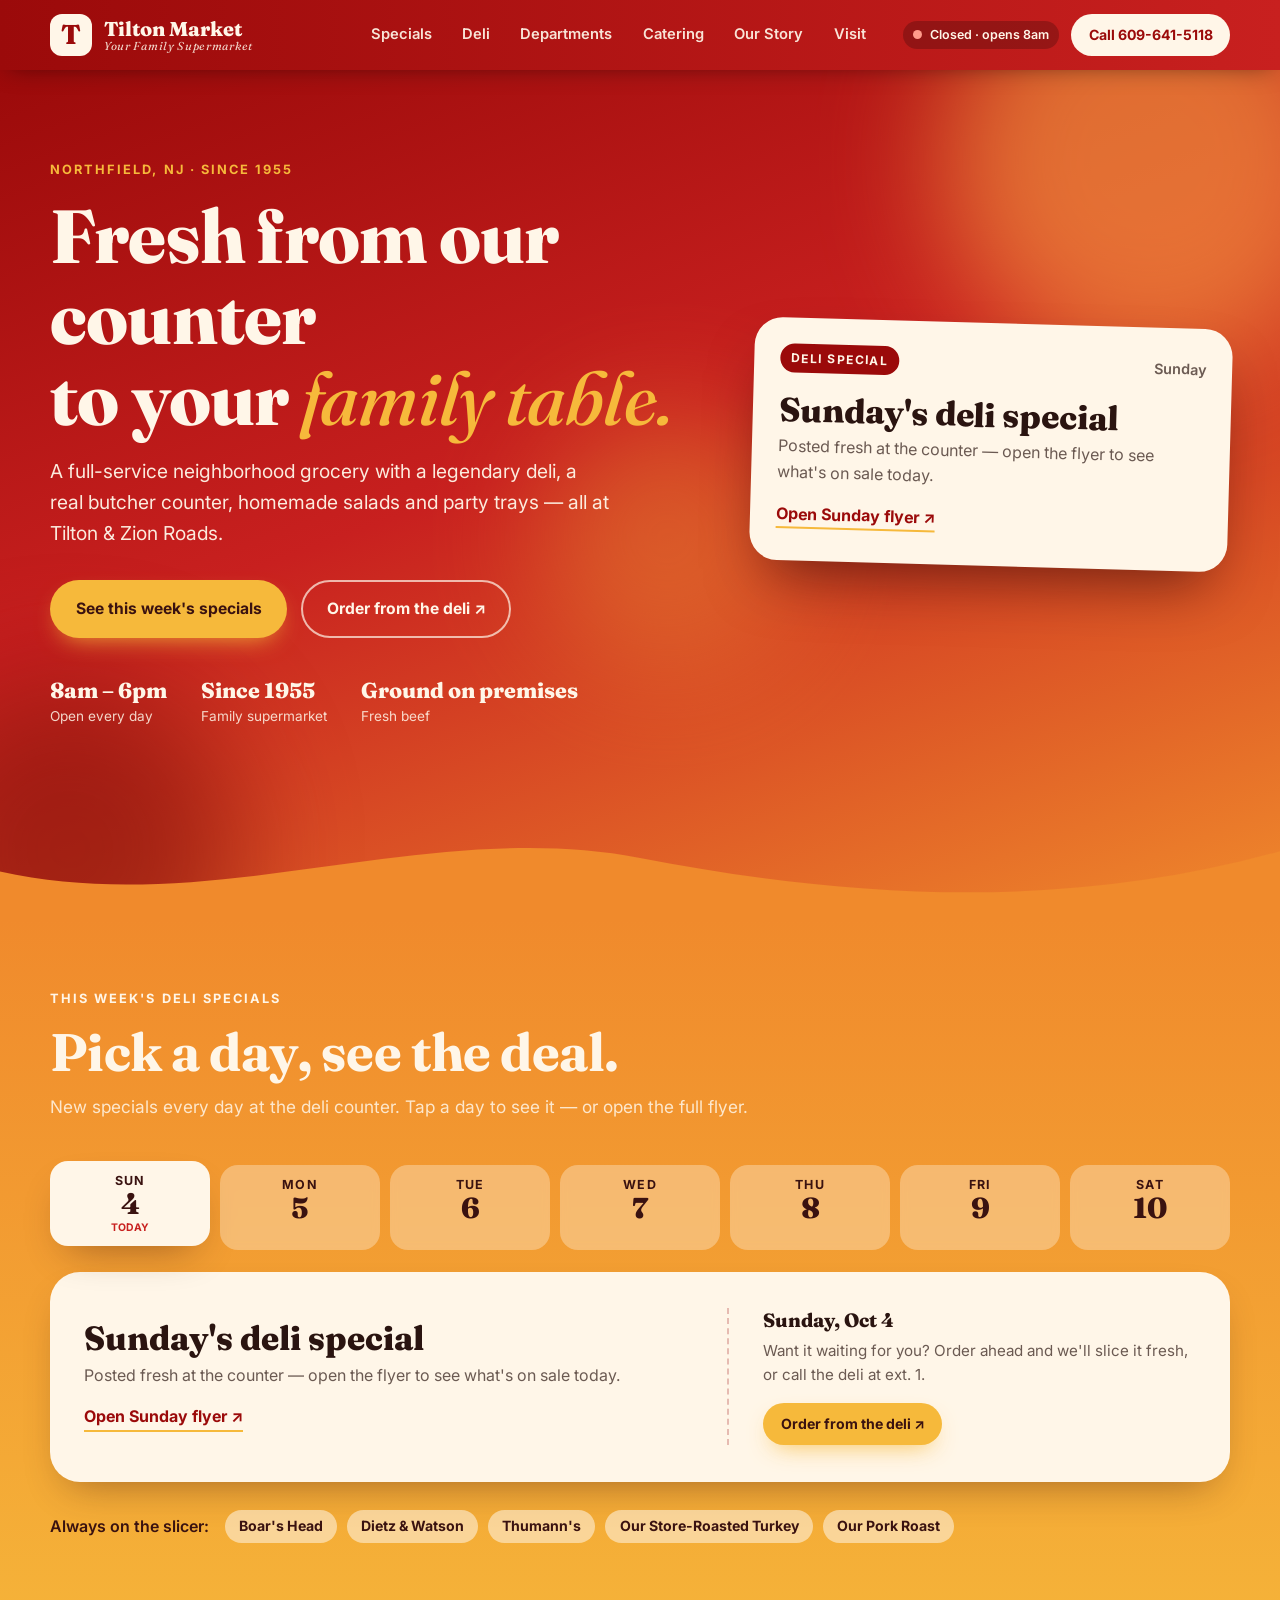
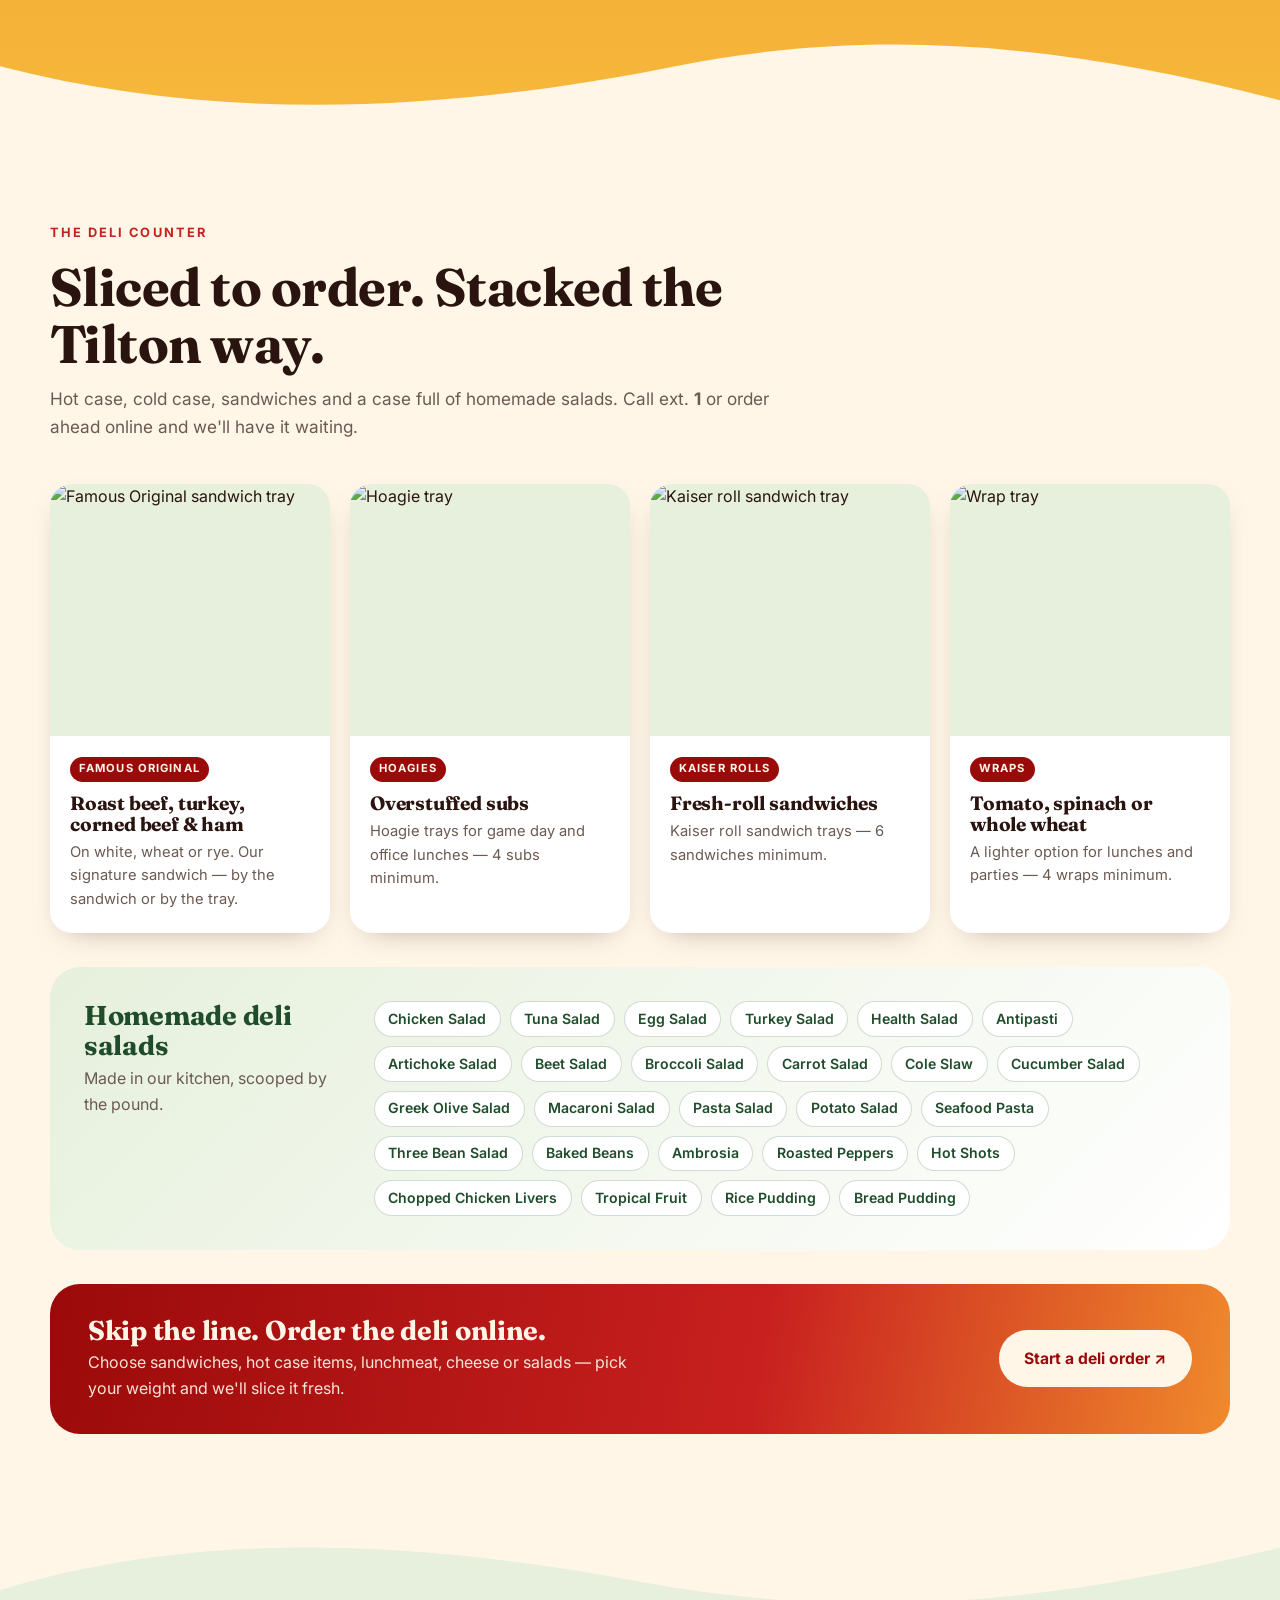
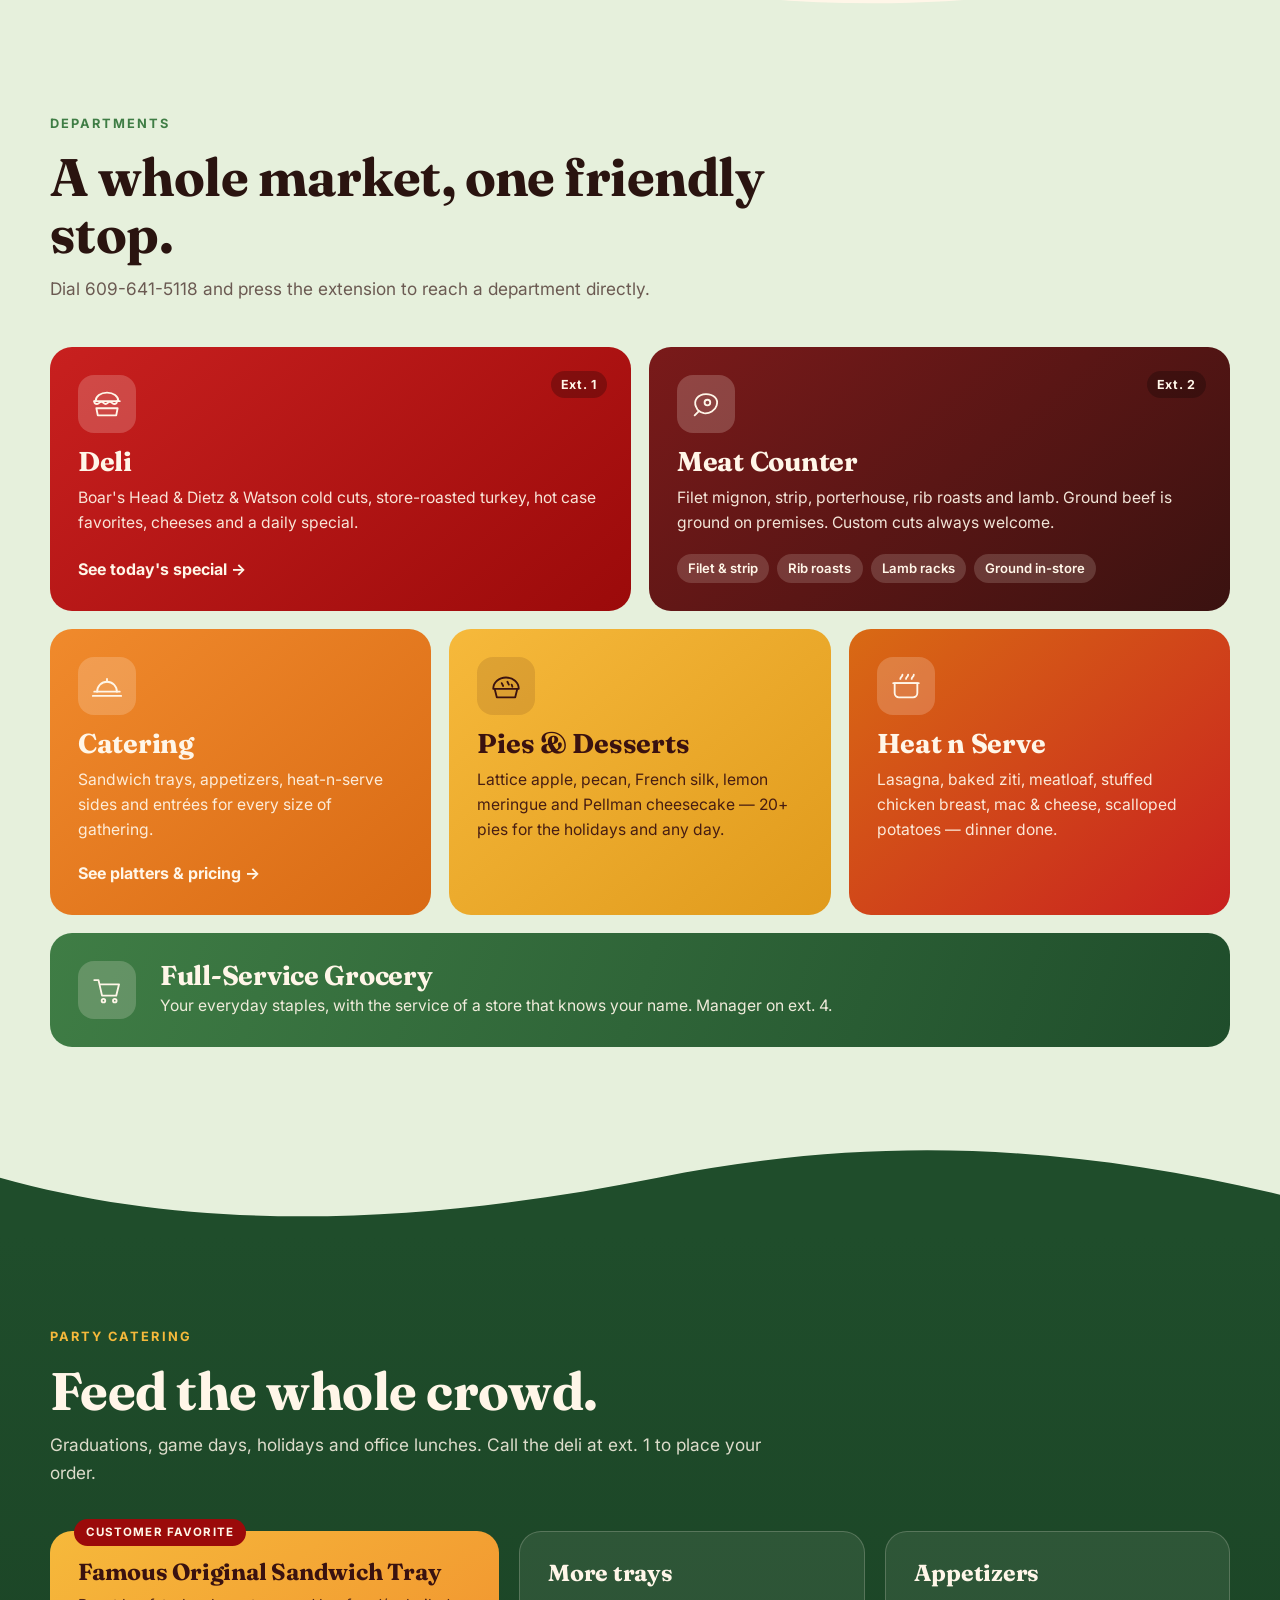
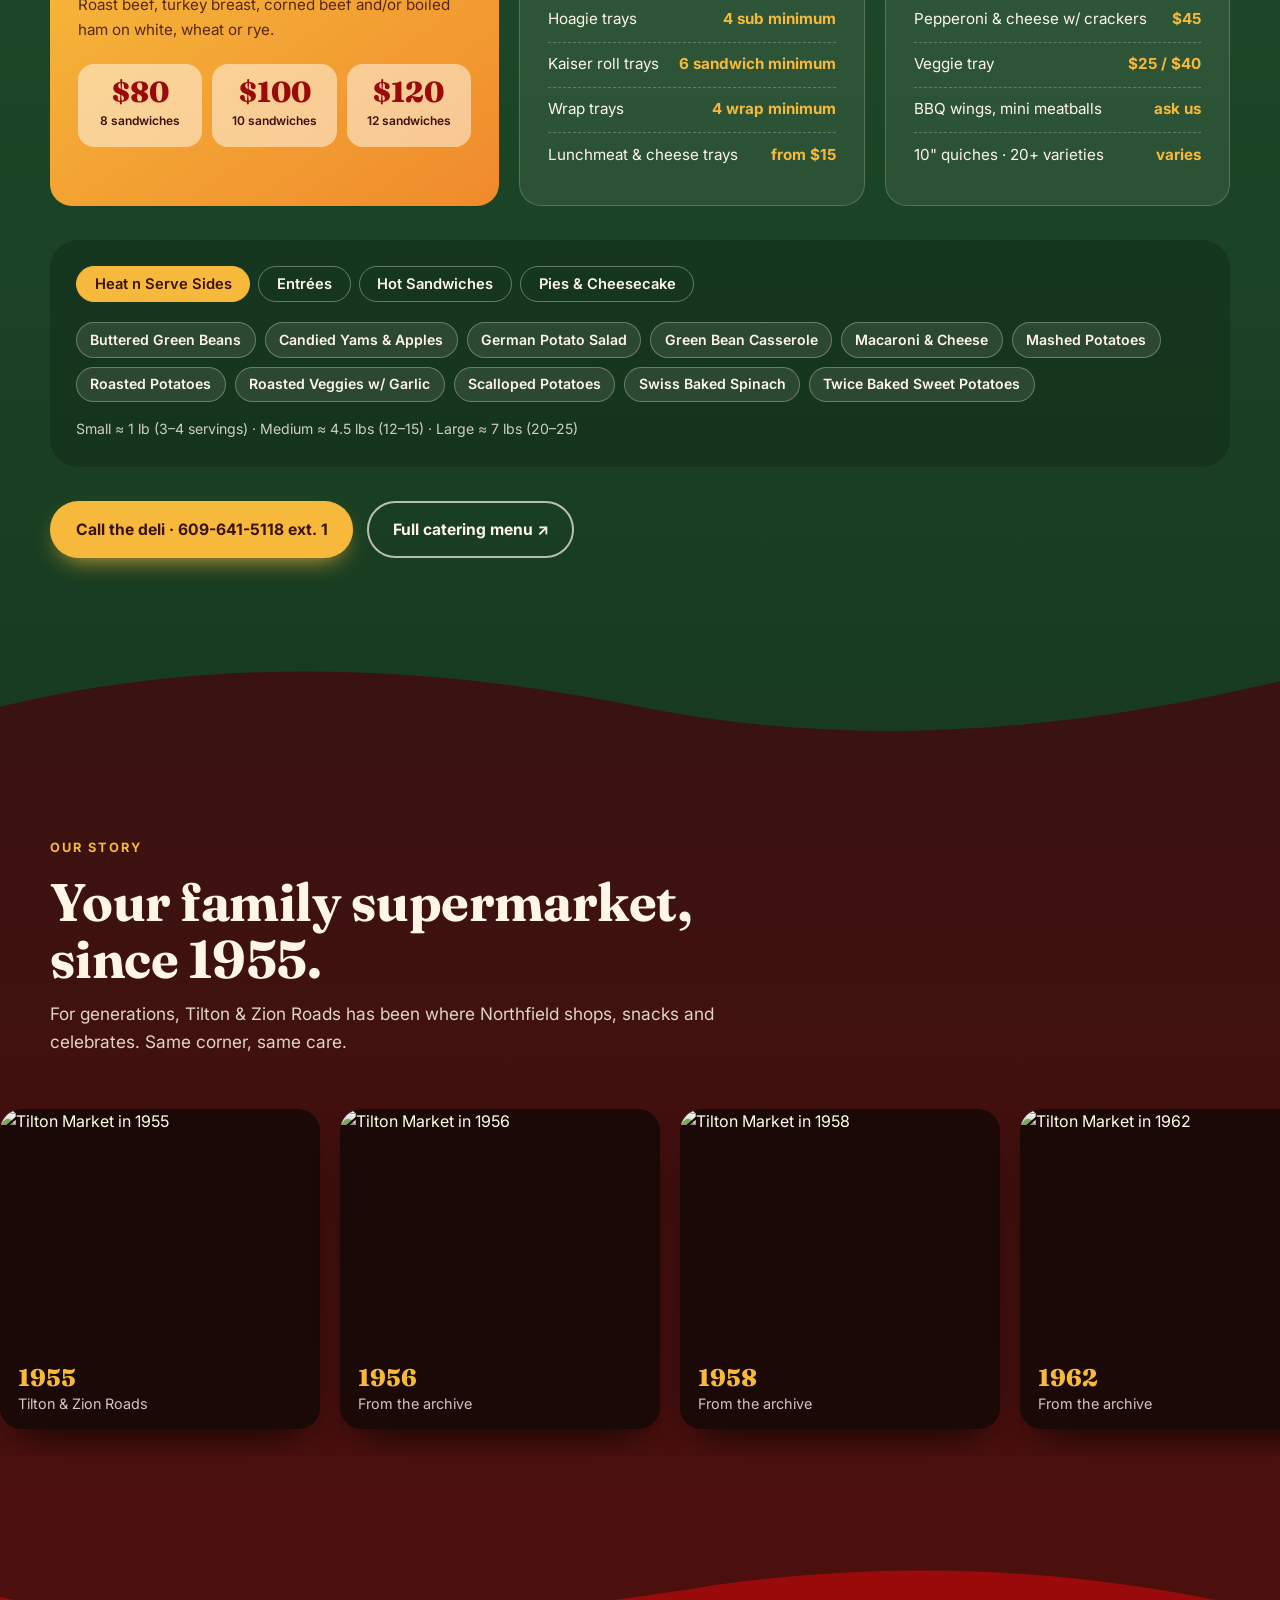
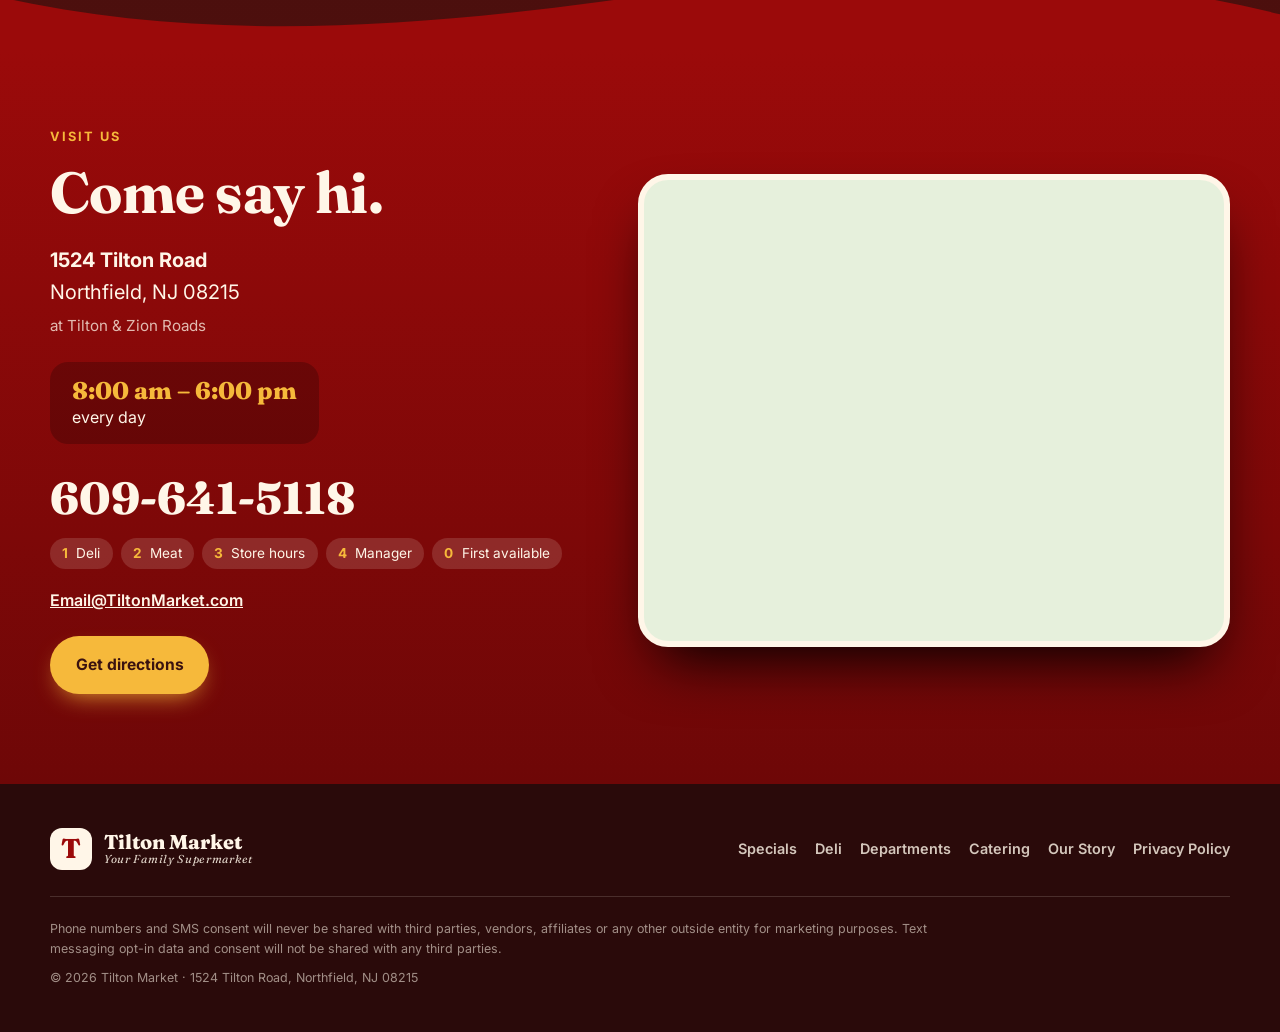
==== index.html @ ac35519f "Tilton Market redesign: deli specials, departments, catering Co-Authored-By: Claude Sonnet 5.5 <nore" ====
<!doctype html>
<html lang="en">
<head>
<meta charset="utf-8">
<meta name="viewport" content="width=device-width, initial-scale=1">
<title>Tilton Market — Your Family Supermarket in Northfield, NJ</title>
<meta name="robots" content="noindex, nofollow">
<meta name="description" content="Tilton Market, Northfield NJ's family supermarket since 1955. Weekly deli specials, full-service meat counter, homemade salads and party catering.">
<link rel="icon" href="data:image/svg+xml,<svg xmlns='http://www.w3.org/2000/svg' viewBox='0 0 64 64'><rect width='64' height='64' rx='14' fill='%239b0a0a'/><text x='32' y='46' font-size='38' text-anchor='middle' font-family='Georgia' font-weight='700' fill='%23fff6e8'>T</text></svg>">
<link rel="preconnect" href="https://fonts.googleapis.com">
<link rel="preconnect" href="https://fonts.gstatic.com" crossorigin>
<link href="https://fonts.googleapis.com/css2?family=Fraunces:ital,opsz,wght@0,9..144,600;0,9..144,800;1,9..144,500&family=Inter:wght@400;500;600;700&display=swap" rel="stylesheet">
<link rel="stylesheet" href="styles.css">
</head>
<body>

<!-- HEADER -->
<header class="site-header" id="top">
  <div class="wrap bar">
    <a href="#top" class="brand" aria-label="Tilton Market home">
      <span class="brand-mark">T</span>
      <span class="brand-text"><strong>Tilton Market</strong><em>Your Family Supermarket</em></span>
    </a>
    <nav class="nav" id="nav" aria-label="Main">
      <a href="#specials">Specials</a>
      <a href="#deli">Deli</a>
      <a href="#departments">Departments</a>
      <a href="#catering">Catering</a>
      <a href="#story">Our Story</a>
      <a href="#visit">Visit</a>
    </nav>
    <div class="bar-right">
      <span class="open-pill" id="openPill" hidden><i></i><span id="openText"></span></span>
      <a class="btn btn-cream btn-sm call" href="tel:+16096415118">Call 609-641-5118</a>
      <button class="burger" id="burger" aria-label="Menu" aria-expanded="false"><span></span><span></span><span></span></button>
    </div>
  </div>
</header>

<main>
<!-- HERO -->
<section class="hero">
  <div class="blob b1"></div><div class="blob b2"></div><div class="blob b3"></div>
  <div class="wrap hero-grid">
    <div class="hero-copy reveal">
      <p class="eyebrow">Northfield, NJ · Since 1955</p>
      <h1>Fresh from our counter<br>to your <em>family table.</em></h1>
      <p class="lede">A full-service neighborhood grocery with a legendary deli, a real butcher counter, homemade salads and party trays — all at Tilton &amp; Zion Roads.</p>
      <div class="cta-row">
        <a class="btn btn-mustard" href="#specials">See this week's specials</a>
        <a class="btn btn-ghost" href="https://tiltonmarket.com/deli-order/" target="_blank" rel="noopener">Order from the deli ↗</a>
      </div>
      <ul class="hero-facts">
        <li><b>8am – 6pm</b><span>Open every day</span></li>
        <li><b>Since 1955</b><span>Family supermarket</span></li>
        <li><b>Ground on premises</b><span>Fresh beef</span></li>
      </ul>
    </div>

    <aside class="special-card reveal" aria-live="polite">
      <div class="sc-top"><span class="sc-tag">Deli special</span><span class="sc-day" id="heroDay"></span></div>
      <div id="heroSpecial"></div>
    </aside>
  </div>
  <svg class="wave" viewBox="0 0 1440 120" preserveAspectRatio="none" aria-hidden="true" style="color:#f08a2c"><path fill="currentColor" d="M0,64 C240,120 480,0 720,48 C960,96 1200,110 1440,40 L1440,120 L0,120Z"/></svg>
</section>

<!-- SPECIALS -->
<section class="specials" id="specials">
  <div class="wrap">
    <div class="sec-head light reveal">
      <p class="eyebrow">This week's deli specials</p>
      <h2>Pick a day, see the deal.</h2>
      <p>New specials every day at the deli counter. Tap a day to see it — or open the full flyer.</p>
    </div>

    <div class="week reveal" id="week" role="tablist" aria-label="Days of the week"></div>

    <div class="board reveal" id="board" role="tabpanel"></div>

    <div class="brands reveal">
      <span>Always on the slicer:</span>
      <b>Boar's Head</b><b>Dietz &amp; Watson</b><b>Thumann's</b><b>Our Store-Roasted Turkey</b><b>Our Pork Roast</b>
    </div>
  </div>
  <svg class="wave" viewBox="0 0 1440 120" preserveAspectRatio="none" aria-hidden="true" style="color:#fff6e8"><path fill="currentColor" d="M0,40 C260,110 520,90 760,40 C1000,-10 1220,20 1440,80 L1440,120 L0,120Z"/></svg>
</section>

<!-- DELI COUNTER -->
<section class="deli" id="deli">
  <div class="wrap">
    <div class="sec-head reveal">
      <p class="eyebrow red">The deli counter</p>
      <h2>Sliced to order. Stacked the Tilton way.</h2>
      <p>Hot case, cold case, sandwiches and a case full of homemade salads. Call ext. <b>1</b> or order ahead online and we'll have it waiting.</p>
    </div>

    <div class="deli-grid">
      <article class="deli-card photo reveal">
        <img src="https://tiltonmarket.com/wp-content/uploads/2022/02/12sandwich.jpg" alt="Famous Original sandwich tray" loading="lazy">
        <div class="dc-body"><span class="chip">Famous Original</span><h3>Roast beef, turkey, corned beef &amp; ham</h3><p>On white, wheat or rye. Our signature sandwich — by the sandwich or by the tray.</p></div>
      </article>
      <article class="deli-card photo reveal">
        <img src="https://tiltonmarket.com/wp-content/uploads/2022/02/Hoagie-tray-294x300.jpg" alt="Hoagie tray" loading="lazy">
        <div class="dc-body"><span class="chip">Hoagies</span><h3>Overstuffed subs</h3><p>Hoagie trays for game day and office lunches — 4 subs minimum.</p></div>
      </article>
      <article class="deli-card photo reveal">
        <img src="https://tiltonmarket.com/wp-content/uploads/2022/02/Kaiser_Roll_Sand_Tray-300x262.jpeg" alt="Kaiser roll sandwich tray" loading="lazy">
        <div class="dc-body"><span class="chip">Kaiser rolls</span><h3>Fresh-roll sandwiches</h3><p>Kaiser roll sandwich trays — 6 sandwiches minimum.</p></div>
      </article>
      <article class="deli-card photo reveal">
        <img src="https://tiltonmarket.com/wp-content/uploads/2022/02/Wrap-Tray-298x300.jpg" alt="Wrap tray" loading="lazy">
        <div class="dc-body"><span class="chip">Wraps</span><h3>Tomato, spinach or whole wheat</h3><p>A lighter option for lunches and parties — 4 wraps minimum.</p></div>
      </article>
    </div>

    <div class="salads reveal">
      <div class="salads-head">
        <h3>Homemade deli salads</h3>
        <p>Made in our kitchen, scooped by the pound.</p>
      </div>
      <ul class="chips">
        <li>Chicken Salad</li><li>Tuna Salad</li><li>Egg Salad</li><li>Turkey Salad</li><li>Health Salad</li><li>Antipasti</li><li>Artichoke Salad</li><li>Beet Salad</li><li>Broccoli Salad</li><li>Carrot Salad</li><li>Cole Slaw</li><li>Cucumber Salad</li><li>Greek Olive Salad</li><li>Macaroni Salad</li><li>Pasta Salad</li><li>Potato Salad</li><li>Seafood Pasta</li><li>Three Bean Salad</li><li>Baked Beans</li><li>Ambrosia</li><li>Roasted Peppers</li><li>Hot Shots</li><li>Chopped Chicken Livers</li><li>Tropical Fruit</li><li>Rice Pudding</li><li>Bread Pudding</li>
      </ul>
    </div>

    <div class="order-band reveal">
      <div>
        <h3>Skip the line. Order the deli online.</h3>
        <p>Choose sandwiches, hot case items, lunchmeat, cheese or salads — pick your weight and we'll slice it fresh.</p>
      </div>
      <a class="btn btn-cream" href="https://tiltonmarket.com/deli-order/" target="_blank" rel="noopener">Start a deli order ↗</a>
    </div>
  </div>
  <svg class="wave" viewBox="0 0 1440 120" preserveAspectRatio="none" aria-hidden="true" style="color:#e6f0dc"><path fill="currentColor" d="M0,80 C220,10 460,20 720,70 C980,120 1200,90 1440,30 L1440,120 L0,120Z"/></svg>
</section>

<!-- DEPARTMENTS -->
<section class="departments" id="departments">
  <div class="wrap">
    <div class="sec-head reveal">
      <p class="eyebrow green">Departments</p>
      <h2>A whole market, one friendly stop.</h2>
      <p>Dial 609-641-5118 and press the extension to reach a department directly.</p>
    </div>

    <div class="bento">
      <article class="dept d-deli reveal">
        <div class="ico"><svg viewBox="0 0 48 48" fill="none" stroke="currentColor" stroke-width="2.6" stroke-linecap="round" stroke-linejoin="round"><path d="M6 20h36"/><path d="M8 20c0-7 7-12 16-12s16 5 16 12"/><path d="M6 20c0 3 2 4 4 4 3 0 3-3 6-3s3 3 6 3 3-3 6-3 3 3 6 3 4-1 4-4"/><path d="M9 30h30l-2 10H11z"/></svg></div>
        <span class="ext">Ext. 1</span>
        <h3>Deli</h3>
        <p>Boar's Head &amp; Dietz &amp; Watson cold cuts, store-roasted turkey, hot case favorites, cheeses and a daily special.</p>
        <a href="#specials">See today's special →</a>
      </article>

      <article class="dept d-meat reveal">
        <div class="ico"><svg viewBox="0 0 48 48" fill="none" stroke="currentColor" stroke-width="2.6" stroke-linecap="round" stroke-linejoin="round"><path d="M10 28c-4-8 2-18 14-18 11 0 18 7 15 16-2 7-10 12-18 11-5-1-9-3-11-9z"/><circle cx="26" cy="22" r="4"/><path d="M8 40l6-6"/></svg></div>
        <span class="ext">Ext. 2</span>
        <h3>Meat Counter</h3>
        <p>Filet mignon, strip, porterhouse, rib roasts and lamb. Ground beef is ground on premises. Custom cuts always welcome.</p>
        <ul class="mini"><li>Filet &amp; strip</li><li>Rib roasts</li><li>Lamb racks</li><li>Ground in-store</li></ul>
      </article>

      <article class="dept d-cater reveal">
        <div class="ico"><svg viewBox="0 0 48 48" fill="none" stroke="currentColor" stroke-width="2.6" stroke-linecap="round" stroke-linejoin="round"><path d="M6 32h36"/><path d="M10 32a14 14 0 0 1 28 0"/><path d="M24 14v4"/><path d="M4 38h40"/></svg></div>
        <h3>Catering</h3>
        <p>Sandwich trays, appetizers, heat-n-serve sides and entrées for every size of gathering.</p>
        <a href="#catering">See platters &amp; pricing →</a>
      </article>

      <article class="dept d-bake reveal">
        <div class="ico"><svg viewBox="0 0 48 48" fill="none" stroke="currentColor" stroke-width="2.6" stroke-linecap="round" stroke-linejoin="round"><path d="M6 28c0-9 8-16 18-16s18 7 18 16z"/><path d="M8 28l3 12h26l3-12"/><path d="M18 20l2 4M26 18l2 4M32 22l1 3"/></svg></div>
        <h3>Pies &amp; Desserts</h3>
        <p>Lattice apple, pecan, French silk, lemon meringue and Pellman cheesecake — 20+ pies for the holidays and any day.</p>
      </article>

      <article class="dept d-hot reveal">
        <div class="ico"><svg viewBox="0 0 48 48" fill="none" stroke="currentColor" stroke-width="2.6" stroke-linecap="round" stroke-linejoin="round"><path d="M8 20h32v14a6 6 0 0 1-6 6H14a6 6 0 0 1-6-6z"/><path d="M6 20h36"/><path d="M16 14c0-3 3-3 3-6M24 14c0-3 3-3 3-6M32 14c0-3 3-3 3-6"/></svg></div>
        <h3>Heat n Serve</h3>
        <p>Lasagna, baked ziti, meatloaf, stuffed chicken breast, mac &amp; cheese, scalloped potatoes — dinner done.</p>
      </article>

      <article class="dept d-grocery reveal">
        <div class="ico"><svg viewBox="0 0 48 48" fill="none" stroke="currentColor" stroke-width="2.6" stroke-linecap="round" stroke-linejoin="round"><path d="M6 10h6l5 22h20l4-16H14"/><circle cx="19" cy="39" r="2.5"/><circle cx="35" cy="39" r="2.5"/></svg></div>
        <div><h3>Full-Service Grocery</h3>
        <p>Your everyday staples, with the service of a store that knows your name. Manager on ext. 4.</p></div>
      </article>
    </div>
  </div>
  <svg class="wave" viewBox="0 0 1440 120" preserveAspectRatio="none" aria-hidden="true" style="color:#1f4d2b"><path fill="currentColor" d="M0,50 C240,120 500,100 740,50 C980,0 1200,10 1440,70 L1440,120 L0,120Z"/></svg>
</section>

<!-- CATERING -->
<section class="catering" id="catering">
  <div class="wrap">
    <div class="sec-head light reveal">
      <p class="eyebrow mustard">Party catering</p>
      <h2>Feed the whole crowd.</h2>
      <p>Graduations, game days, holidays and office lunches. Call the deli at ext. 1 to place your order.</p>
    </div>

    <div class="price-row">
      <article class="price-card hero-tray reveal">
        <span class="ribbon">Customer favorite</span>
        <h3>Famous Original Sandwich Tray</h3>
        <p class="sub">Roast beef, turkey breast, corned beef and/or boiled ham on white, wheat or rye.</p>
        <div class="tiers">
          <div><b>$80</b><span>8 sandwiches</span></div>
          <div><b>$100</b><span>10 sandwiches</span></div>
          <div><b>$120</b><span>12 sandwiches</span></div>
        </div>
      </article>

      <article class="price-card reveal">
        <h3>More trays</h3>
        <ul class="plain">
          <li><span>Hoagie trays</span><em>4 sub minimum</em></li>
          <li><span>Kaiser roll trays</span><em>6 sandwich minimum</em></li>
          <li><span>Wrap trays</span><em>4 wrap minimum</em></li>
          <li><span>Lunchmeat &amp; cheese trays</span><em>from $15</em></li>
        </ul>
      </article>

      <article class="price-card reveal">
        <h3>Appetizers</h3>
        <ul class="plain">
          <li><span>Pepperoni &amp; cheese w/ crackers</span><em>$45</em></li>
          <li><span>Veggie tray</span><em>$25 / $40</em></li>
          <li><span>BBQ wings, mini meatballs</span><em>ask us</em></li>
          <li><span>10" quiches · 20+ varieties</span><em>varies</em></li>
        </ul>
      </article>
    </div>

    <div class="tabs reveal" id="cateringTabs">
      <div class="tab-btns" role="tablist">
        <button class="on" data-t="sides" role="tab">Heat n Serve Sides</button>
        <button data-t="entrees" role="tab">Entrées</button>
        <button data-t="hot" role="tab">Hot Sandwiches</button>
        <button data-t="pies" role="tab">Pies &amp; Cheesecake</button>
      </div>
      <div class="tab-pane on" id="t-sides">
        <ul class="chips on-dark"><li>Buttered Green Beans</li><li>Candied Yams &amp; Apples</li><li>German Potato Salad</li><li>Green Bean Casserole</li><li>Macaroni &amp; Cheese</li><li>Mashed Potatoes</li><li>Roasted Potatoes</li><li>Roasted Veggies w/ Garlic</li><li>Scalloped Potatoes</li><li>Swiss Baked Spinach</li><li>Twice Baked Sweet Potatoes</li></ul>
        <p class="note">Small ≈ 1 lb (3–4 servings) · Medium ≈ 4.5 lbs (12–15) · Large ≈ 7 lbs (20–25)</p>
      </div>
      <div class="tab-pane" id="t-entrees">
        <ul class="chips on-dark"><li>Roast Beef</li><li>Roast Pork</li><li>Boneless Turkey Breast</li><li>Fully Cooked Hams</li><li>Stuffed Chicken Breast</li><li>Homemade Meatloaf</li><li>Homemade Meatballs</li><li>Lasagna</li><li>Baked Ziti</li><li>Sausage, Peppers &amp; Onions</li><li>Kielbasa &amp; Sauerkraut</li></ul>
        <p class="note">Homemade gravy $7.89 / quart · Ham slicing &amp; tying +40¢/lb</p>
      </div>
      <div class="tab-pane" id="t-hot">
        <ul class="chips on-dark"><li>Chicken Filet</li><li>Chicken Parmesan</li><li>Meatball Subs</li><li>Italian Sausage w/ Peppers &amp; Onions</li></ul>
      </div>
      <div class="tab-pane" id="t-pies">
        <ul class="chips on-dark"><li>Apple Lattice</li><li>Dutch Apple</li><li>Pecan</li><li>Pumpkin</li><li>Sweet Potato</li><li>Lemon Meringue</li><li>French Silk</li><li>Boston Cream</li><li>Coconut Custard</li><li>Blueberry Lattice</li><li>Peach Berry</li><li>Pellman Cheesecake</li></ul>
      </div>
    </div>

    <div class="cater-cta reveal">
      <a class="btn btn-mustard" href="tel:+16096415118">Call the deli · 609-641-5118 ext. 1</a>
      <a class="btn btn-ghost" href="https://tiltonmarket.com/catering-menu/" target="_blank" rel="noopener">Full catering menu ↗</a>
    </div>
  </div>
  <svg class="wave" viewBox="0 0 1440 120" preserveAspectRatio="none" aria-hidden="true" style="color:#3a1210"><path fill="currentColor" d="M0,70 C240,10 480,20 720,70 C960,120 1200,100 1440,40 L1440,120 L0,120Z"/></svg>
</section>

<!-- STORY -->
<section class="story" id="story">
  <div class="wrap">
    <div class="sec-head light reveal">
      <p class="eyebrow mustard">Our story</p>
      <h2>Your family supermarket, since 1955.</h2>
      <p>For generations, Tilton &amp; Zion Roads has been where Northfield shops, snacks and celebrates. Same corner, same care.</p>
    </div>
  </div>
  <div class="timeline reveal" tabindex="0" aria-label="Photo timeline of Tilton Market, scroll sideways">
    <figure><img src="https://tiltonmarket.com/wp-content/uploads/2022/02/1955.jpg" alt="Tilton Market in 1955" loading="lazy"><figcaption><b>1955</b>Tilton &amp; Zion Roads</figcaption></figure>
    <figure><img src="https://tiltonmarket.com/wp-content/uploads/2022/02/1956.jpg" alt="Tilton Market in 1956" loading="lazy"><figcaption><b>1956</b>From the archive</figcaption></figure>
    <figure><img src="https://tiltonmarket.com/wp-content/uploads/2022/02/1958.jpg" alt="Tilton Market in 1958" loading="lazy"><figcaption><b>1958</b>From the archive</figcaption></figure>
    <figure><img src="https://tiltonmarket.com/wp-content/uploads/2022/02/1962.jpg" alt="Tilton Market in 1962" loading="lazy"><figcaption><b>1962</b>From the archive</figcaption></figure>
    <figure><img src="https://tiltonmarket.com/wp-content/uploads/2022/02/Rich-Joe-2.jpg" alt="Rich Senese and Joe Mazzeo" loading="lazy"><figcaption><b>Rich &amp; Joe</b>Rich Senese &amp; Joe Mazzeo</figcaption></figure>
    <figure><img src="https://tiltonmarket.com/wp-content/uploads/2022/02/1999.jpg" alt="Tilton Market in 1999" loading="lazy"><figcaption><b>1999</b>From the archive</figcaption></figure>
    <figure><img src="https://tiltonmarket.com/wp-content/uploads/2022/02/2004.jpg" alt="Tilton Market in 2004" loading="lazy"><figcaption><b>2004</b>From the archive</figcaption></figure>
  </div>
  <svg class="wave" viewBox="0 0 1440 120" preserveAspectRatio="none" aria-hidden="true" style="color:#9b0a0a"><path fill="currentColor" d="M0,60 C260,120 520,90 780,50 C1020,10 1240,30 1440,80 L1440,120 L0,120Z"/></svg>
</section>

<!-- VISIT -->
<section class="visit" id="visit">
  <div class="wrap visit-grid">
    <div class="reveal">
      <p class="eyebrow mustard">Visit us</p>
      <h2>Come say hi.</h2>
      <address>
        <b>1524 Tilton Road</b><br>Northfield, NJ 08215<br>
        <span class="muted">at Tilton &amp; Zion Roads</span>
      </address>
      <div class="hours"><b>8:00 am – 6:00 pm</b><span>every day</span></div>
      <div class="phone-block">
        <a class="big-phone" href="tel:+16096415118">609-641-5118</a>
        <ul class="ext-list">
          <li><b>1</b> Deli</li><li><b>2</b> Meat</li><li><b>3</b> Store hours</li><li><b>4</b> Manager</li><li><b>0</b> First available</li>
        </ul>
      </div>
      <p><a class="mail" href="mailto:Email@TiltonMarket.com">Email@TiltonMarket.com</a></p>
      <div class="cta-row">
        <a class="btn btn-mustard" href="https://www.google.com/maps/dir/?api=1&destination=1524+Tilton+Road+Northfield+NJ+08215" target="_blank" rel="noopener">Get directions</a>
      </div>
    </div>
    <div class="map reveal">
      <iframe title="Map to Tilton Market" loading="lazy" referrerpolicy="no-referrer-when-downgrade" src="https://www.google.com/maps?q=1524+Tilton+Road+Northfield+NJ+08215&output=embed"></iframe>
    </div>
  </div>
</section>
</main>

<footer class="site-footer">
  <div class="wrap">
    <div class="foot-top">
      <a href="#top" class="brand"><span class="brand-mark">T</span><span class="brand-text"><strong>Tilton Market</strong><em>Your Family Supermarket</em></span></a>
      <nav><a href="#specials">Specials</a><a href="#deli">Deli</a><a href="#departments">Departments</a><a href="#catering">Catering</a><a href="#story">Our Story</a><a href="https://tiltonmarket.com/privacy-policy/" target="_blank" rel="noopener">Privacy Policy</a></nav>
    </div>
    <p class="fine">Phone numbers and SMS consent will never be shared with third parties, vendors, affiliates or any other outside entity for marketing purposes. Text messaging opt-in data and consent will not be shared with any third parties.</p>
    <p class="fine">© <span id="yr"></span> Tilton Market · 1524 Tilton Road, Northfield, NJ 08215</p>
  </div>
</footer>

<script src="script.js"></script>
</body>
</html>
---- styles.css ----
:root{
  --cherry:#9b0a0a;
  --cherry-d:#3a1210;
  --tomato:#c8201f;
  --orange:#f08a2c;
  --mustard:#f6b93b;
  --cream:#fff6e8;
  --sage:#e6f0dc;
  --herb:#1f4d2b;
  --herb-l:#3f7d45;
  --ink:#2a1410;
  --muted:#6b5a52;
  --r:22px;
  --shadow:0 18px 40px -18px rgba(58,18,16,.45);
}
*{box-sizing:border-box;margin:0;padding:0}
html{scroll-behavior:smooth;scroll-padding-top:84px}
body{font-family:Inter,system-ui,sans-serif;color:var(--ink);background:var(--cream);line-height:1.6;-webkit-font-smoothing:antialiased;overflow-x:hidden}
img{max-width:100%;display:block}
a{color:inherit}
h1,h2,h3{font-family:Fraunces,Georgia,serif;line-height:1.08;letter-spacing:-.01em}
.wrap{width:min(1180px,100% - 40px);margin-inline:auto}

/* buttons */
.btn{white-space:nowrap;display:inline-flex;align-items:center;justify-content:center;gap:.4em;padding:.9em 1.5em;border-radius:999px;font-weight:700;font-size:.98rem;text-decoration:none;border:2px solid transparent;transition:transform .2s,box-shadow .2s,background .2s;cursor:pointer}
.btn:hover{transform:translateY(-2px)}
.btn-sm{padding:.55em 1.1em;font-size:.88rem}
.btn-mustard{background:var(--mustard);color:var(--cherry-d);box-shadow:0 10px 24px -10px rgba(246,185,59,.9)}
.btn-cream{background:var(--cream);color:var(--cherry)}
.btn-ghost{border-color:rgba(255,246,232,.7);color:var(--cream)}
.btn-ghost:hover{background:rgba(255,246,232,.15)}

/* header */
.site-header{position:sticky;top:0;z-index:50;background:linear-gradient(90deg,var(--cherry),var(--tomato));box-shadow:0 6px 24px -10px rgba(0,0,0,.5);color:var(--cream)}
.bar{display:flex;align-items:center;gap:24px;height:70px}
.brand{display:flex;align-items:center;gap:12px;text-decoration:none}
.brand-mark{width:42px;height:42px;border-radius:12px;background:var(--cream);color:var(--cherry);display:grid;place-items:center;font:800 1.7rem/1 Fraunces,serif}
.brand-text{display:flex;flex-direction:column;line-height:1.1}
.brand-text strong{font:800 1.25rem/1.1 Fraunces,serif}
.brand-text em{font-size:.72rem;letter-spacing:.06em;opacity:.85;font-style:italic;font-family:Fraunces,serif}
.nav{display:flex;gap:4px;margin-left:auto}
.nav a{padding:.5em .9em;border-radius:999px;text-decoration:none;font-weight:600;font-size:.92rem;opacity:.92;transition:background .2s}
.nav a:hover{background:rgba(255,246,232,.18)}
.bar-right{display:flex;align-items:center;gap:12px}
.open-pill{display:inline-flex;align-items:center;gap:8px;padding:.35em .8em;background:rgba(0,0,0,.22);border-radius:999px;font-size:.78rem;font-weight:600;white-space:nowrap}
.open-pill i{width:9px;height:9px;border-radius:50%;background:#58e07b;box-shadow:0 0 0 0 rgba(88,224,123,.7);animation:pulse 2s infinite}
.open-pill.closed i{background:#ff9a8a;animation:none}
@keyframes pulse{70%{box-shadow:0 0 0 9px rgba(88,224,123,0)}100%{box-shadow:0 0 0 0 rgba(88,224,123,0)}}
.burger{display:none;background:none;border:0;width:42px;height:42px;cursor:pointer;flex-direction:column;justify-content:center;gap:5px;align-items:center}
.burger span{display:block;width:24px;height:2.5px;background:var(--cream);border-radius:2px;transition:.25s}
.burger[aria-expanded=true] span:nth-child(1){transform:translateY(7.5px) rotate(45deg)}
.burger[aria-expanded=true] span:nth-child(2){opacity:0}
.burger[aria-expanded=true] span:nth-child(3){transform:translateY(-7.5px) rotate(-45deg)}

/* sections + waves */
section{position:relative}
.wave{position:absolute;left:0;bottom:-1px;width:100%;height:clamp(50px,8vw,110px);display:block;pointer-events:none}
.eyebrow{font-weight:700;font-size:.8rem;letter-spacing:.16em;text-transform:uppercase;margin-bottom:.9rem}
.eyebrow.red{color:var(--tomato)} .eyebrow.green{color:var(--herb-l)} .eyebrow.mustard{color:var(--mustard)}
.sec-head{max-width:720px;margin-bottom:44px}
.sec-head h2{font-size:clamp(2rem,4.6vw,3.3rem);margin-bottom:.8rem}
.sec-head p:last-child{font-size:1.08rem;color:var(--muted)}
.sec-head.light{color:var(--cream)} .sec-head.light p:last-child{color:rgba(255,246,232,.85)}

/* hero */
.hero{background:linear-gradient(160deg,var(--cherry) 0%,var(--tomato) 45%,var(--orange) 100%);color:var(--cream);padding:90px 0 190px;overflow:hidden}
.hero-grid{display:grid;grid-template-columns:1.15fr .85fr;gap:56px;align-items:center;position:relative;z-index:2}
.blob{position:absolute;border-radius:50%;filter:blur(60px);opacity:.55;animation:float 14s ease-in-out infinite}
.b1{width:420px;height:420px;background:#ffb347;top:-120px;right:-80px}
.b2{width:340px;height:340px;background:#7a0707;bottom:-100px;left:-100px;animation-delay:-5s}
.b3{width:260px;height:260px;background:var(--mustard);top:40%;left:42%;opacity:.3;animation-delay:-9s}
@keyframes float{50%{transform:translate(30px,-26px) scale(1.08)}}
.hero h1{font-size:clamp(2.6rem,6vw,4.7rem);font-weight:800;margin-bottom:1.1rem}
.hero h1 em{font-style:italic;font-weight:500;color:var(--mustard)}
.hero .eyebrow{color:var(--mustard)}
.lede{font-size:1.2rem;max-width:560px;opacity:.95;margin-bottom:2rem}
.cta-row{display:flex;gap:14px;flex-wrap:wrap}
.hero-facts{list-style:none;display:flex;gap:34px;margin-top:2.6rem;flex-wrap:wrap}
.hero-facts b{display:block;font:800 1.35rem/1.1 Fraunces,serif}
.hero-facts span{font-size:.85rem;opacity:.85}

.special-card{background:var(--cream);color:var(--ink);border-radius:28px;padding:26px;box-shadow:0 30px 60px -20px rgba(40,5,5,.6);transform:rotate(1.6deg);transition:transform .35s}
.special-card:hover{transform:rotate(0)}
.sc-top{display:flex;justify-content:space-between;align-items:center;margin-bottom:14px}
.sc-tag{background:var(--cherry);color:var(--cream);font-weight:700;font-size:.75rem;letter-spacing:.12em;text-transform:uppercase;padding:.4em .9em;border-radius:999px}
.sc-day{font-weight:600;color:var(--muted);font-size:.9rem}

/* special display (shared by hero card & board) */
.sp-item{display:flex;align-items:center;gap:20px}
.sp-burst{flex:0 0 auto;width:112px;height:112px;background:var(--tomato);color:var(--cream);display:grid;place-items:center;text-align:center;clip-path:polygon(50% 0,60% 12%,75% 6%,78% 21%,94% 22%,88% 37%,100% 50%,88% 63%,94% 78%,78% 79%,75% 94%,60% 88%,50% 100%,40% 88%,25% 94%,22% 79%,6% 78%,12% 63%,0 50%,12% 37%,6% 22%,22% 21%,25% 6%,40% 12%)}
.sp-burst b{font:800 1.6rem/1 Fraunces,serif;display:block}
.sp-burst small{font-size:.7rem;font-weight:600;letter-spacing:.06em}
.sp-name{font:800 clamp(1.5rem,3vw,2.1rem)/1.05 Fraunces,serif}
.sp-sub{color:var(--muted);font-size:.95rem;margin-top:.3rem}
.sp-empty{padding:6px 0}
.sp-empty p{color:var(--muted);margin:.4rem 0 1rem}
.sp-link{display:inline-flex;align-items:center;gap:.4em;font-weight:700;color:var(--cherry);text-decoration:none;border-bottom:2px solid var(--mustard)}
.sp-link:hover{color:var(--tomato)}

/* specials */
.specials{background:linear-gradient(180deg,var(--orange) 0%,var(--mustard) 100%);padding:70px 0 190px}
.week{display:grid;grid-template-columns:repeat(7,1fr);gap:10px;margin-bottom:22px}
.day{border:0;cursor:pointer;background:rgba(255,246,232,.35);color:var(--cherry-d);border-radius:18px;padding:12px 4px;font-family:inherit;display:flex;flex-direction:column;align-items:center;gap:2px;transition:.2s;backdrop-filter:blur(4px)}
.day span{font-size:.78rem;font-weight:700;letter-spacing:.1em;text-transform:uppercase}
.day b{font:800 1.8rem/1 Fraunces,serif}
.day small{font-size:.65rem;font-weight:700;opacity:0;color:var(--tomato)}
.day:hover{background:rgba(255,246,232,.7);transform:translateY(-3px)}
.day.today small{opacity:1}
.day[aria-selected=true]{background:var(--cream);box-shadow:var(--shadow);transform:translateY(-4px)}
.day:focus-visible{outline:3px solid var(--cherry);outline-offset:2px}
.board{background:var(--cream);border-radius:30px;padding:34px;box-shadow:var(--shadow);display:grid;grid-template-columns:1.3fr 1fr;gap:34px;align-items:center;min-height:210px}
.board .sp-burst{width:140px;height:140px}
.board .sp-burst b{font-size:2rem}
.board-side{border-left:2px dashed rgba(155,10,10,.25);padding-left:34px}
.board-side h4{font:800 1.2rem Fraunces,serif;margin-bottom:.4rem}
.board-side p{color:var(--muted);font-size:.95rem;margin-bottom:1rem}
.brands{display:flex;flex-wrap:wrap;gap:10px;align-items:center;margin-top:28px;color:var(--cherry-d)}
.brands span{font-weight:600;margin-right:6px}
.brands b{background:rgba(255,246,232,.55);padding:.4em 1em;border-radius:999px;font-size:.88rem}

/* deli */
.deli{background:var(--cream);padding:90px 0 190px}
.deli-grid{display:grid;grid-template-columns:repeat(4,1fr);gap:20px}
.deli-card{background:#fff;border-radius:var(--r);overflow:hidden;box-shadow:0 10px 30px -18px rgba(58,18,16,.5);transition:transform .3s,box-shadow .3s;display:flex;flex-direction:column}
.deli-card:hover{transform:translateY(-6px);box-shadow:var(--shadow)}
.deli-card img{width:100%;aspect-ratio:1/.9;object-fit:cover;background:var(--sage)}
.dc-body{padding:18px 20px 22px}
.chip{display:inline-block;background:var(--cherry);color:var(--cream);font-size:.7rem;font-weight:700;letter-spacing:.1em;text-transform:uppercase;padding:.3em .8em;border-radius:999px;margin-bottom:.7rem}
.dc-body h3{font-size:1.2rem;margin-bottom:.4rem}
.dc-body p{font-size:.92rem;color:var(--muted)}
.salads{margin-top:34px;background:linear-gradient(135deg,var(--sage),#fff);border-radius:30px;padding:34px;display:grid;grid-template-columns:260px 1fr;gap:30px;align-items:start}
.salads h3{font-size:1.7rem;color:var(--herb);margin-bottom:.4rem}
.salads p{color:var(--muted)}
.chips{list-style:none;display:flex;flex-wrap:wrap;gap:9px}
.chips li{background:#fff;border:1.5px solid rgba(31,77,43,.2);color:var(--herb);padding:.4em .95em;border-radius:999px;font-size:.88rem;font-weight:600;transition:.2s}
.chips li:hover{background:var(--herb);color:#fff;transform:translateY(-2px)}
.chips.on-dark li{background:rgba(255,246,232,.1);border-color:rgba(255,246,232,.3);color:var(--cream)}
.chips.on-dark li:hover{background:var(--mustard);color:var(--cherry-d);border-color:var(--mustard)}
.order-band{margin-top:34px;background:linear-gradient(100deg,var(--cherry),var(--tomato) 60%,var(--orange));color:var(--cream);border-radius:30px;padding:32px 38px;display:flex;justify-content:space-between;align-items:center;gap:24px;flex-wrap:wrap}
.order-band h3{font-size:1.7rem;margin-bottom:.3rem}
.order-band p{opacity:.92;max-width:560px}

/* departments */
.departments{background:var(--sage);padding:90px 0 190px}
.departments .wrap{position:relative}
.bento{display:grid;grid-template-columns:repeat(6,1fr);gap:18px}
.dept{border-radius:var(--r);padding:28px;color:var(--cream);position:relative;overflow:hidden;transition:transform .3s,box-shadow .3s;display:flex;flex-direction:column}
.dept:hover{transform:translateY(-6px);box-shadow:var(--shadow)}
.dept h3{font-size:1.7rem;margin:.9rem 0 .5rem}
.dept p{opacity:.92;font-size:.98rem}
.dept a{margin-top:auto;padding-top:1.2rem;font-weight:700;text-decoration:none}
.dept a:hover{text-decoration:underline}
.ico{width:58px;height:58px;border-radius:16px;background:rgba(255,246,232,.2);display:grid;place-items:center}
.ico svg{width:34px;height:34px}
.ext{position:absolute;top:24px;right:24px;background:rgba(0,0,0,.25);padding:.3em .8em;border-radius:999px;font-size:.78rem;font-weight:700;letter-spacing:.06em}
.d-deli{grid-column:span 3;background:linear-gradient(140deg,var(--tomato),var(--cherry))}
.d-meat{grid-column:span 3;background:linear-gradient(140deg,#7a1a1a,#3a1210)}
.d-cater{grid-column:span 2;background:linear-gradient(140deg,var(--orange),#d96a14)}
.d-bake{grid-column:span 2;background:linear-gradient(140deg,var(--mustard),#e09a1c);color:var(--cherry-d)}
.d-hot{grid-column:span 2;background:linear-gradient(140deg,#d96a14,var(--tomato))}
.d-grocery{grid-column:span 6;background:linear-gradient(110deg,var(--herb-l),var(--herb));flex-direction:row;align-items:center;gap:24px;flex-wrap:wrap}
.d-grocery h3{margin:0 0 .2rem}
.d-grocery .ico{flex:0 0 auto}
.d-bake .ico{background:rgba(58,18,16,.12)}
.mini{list-style:none;display:flex;flex-wrap:wrap;gap:8px;margin-top:1.2rem}
.mini li{background:rgba(255,246,232,.16);padding:.3em .85em;border-radius:999px;font-size:.82rem;font-weight:600}

/* catering */
.catering{background:linear-gradient(180deg,var(--herb) 0%,#173a20 100%);color:var(--cream);padding:90px 0 190px}
.price-row{display:grid;grid-template-columns:1.3fr 1fr 1fr;gap:20px;margin-bottom:34px}
.price-card{background:rgba(255,246,232,.08);border:1.5px solid rgba(255,246,232,.2);border-radius:var(--r);padding:28px;position:relative}
.price-card h3{font-size:1.45rem;margin-bottom:.6rem}
.price-card .sub{opacity:.85;font-size:.95rem;margin-bottom:1.4rem}
.hero-tray{background:linear-gradient(145deg,var(--mustard),var(--orange));color:var(--cherry-d);border:0}
.ribbon{position:absolute;top:-12px;left:24px;background:var(--cherry);color:var(--cream);font-size:.72rem;font-weight:700;letter-spacing:.1em;text-transform:uppercase;padding:.4em 1em;border-radius:999px}
.tiers{display:grid;grid-template-columns:repeat(3,1fr);gap:10px}
.tiers div{background:rgba(255,246,232,.55);border-radius:16px;padding:14px 8px;text-align:center}
.tiers b{display:block;font:800 1.8rem/1 Fraunces,serif;color:var(--cherry)}
.tiers span{font-size:.75rem;font-weight:600}
.plain{list-style:none;margin-top:.8rem}
.plain li{display:flex;justify-content:space-between;gap:14px;padding:.65em 0;border-bottom:1px dashed rgba(255,246,232,.25);font-size:.95rem}
.plain li:last-child{border:0}
.plain em{font-style:normal;color:var(--mustard);font-weight:700;white-space:nowrap}
.tabs{background:rgba(0,0,0,.18);border-radius:28px;padding:26px}
.tab-btns{display:flex;gap:8px;flex-wrap:wrap;margin-bottom:20px}
.tab-btns button{background:transparent;border:1.5px solid rgba(255,246,232,.35);color:var(--cream);font:600 .92rem Inter,sans-serif;padding:.55em 1.2em;border-radius:999px;cursor:pointer;transition:.2s}
.tab-btns button:hover{background:rgba(255,246,232,.14)}
.tab-btns button.on{background:var(--mustard);border-color:var(--mustard);color:var(--cherry-d)}
.tab-pane{display:none}.tab-pane.on{display:block;animation:fade .35s}
@keyframes fade{from{opacity:0;transform:translateY(8px)}}
.note{margin-top:16px;font-size:.88rem;opacity:.8}
.cater-cta{display:flex;gap:14px;flex-wrap:wrap;margin-top:34px}

/* story */
.story{background:linear-gradient(180deg,var(--cherry-d) 0%,#4d0f0d 100%);padding:90px 0 190px;color:var(--cream)}
.timeline{display:flex;gap:20px;overflow-x:auto;padding:10px max(20px,calc((100vw - 1180px)/2)) 28px;scroll-snap-type:x mandatory;scrollbar-width:thin;scrollbar-color:var(--mustard) transparent}
.timeline figure{flex:0 0 min(320px,78vw);scroll-snap-align:start;background:#1b0908;border-radius:var(--r);overflow:hidden;box-shadow:0 18px 40px -20px #000}
.timeline img{width:100%;aspect-ratio:4/3;object-fit:cover;filter:sepia(.35) saturate(.9);transition:filter .3s,transform .5s}
.timeline figure:hover img{filter:none;transform:scale(1.04)}
.timeline figure{overflow:hidden}
.timeline figcaption{padding:14px 18px;font-size:.9rem;color:rgba(255,246,232,.8);position:relative;background:#1b0908}
.timeline figcaption b{display:block;font:800 1.5rem Fraunces,serif;color:var(--mustard)}

/* visit */
.visit{background:var(--cherry);color:var(--cream);padding:80px 0 90px;background:linear-gradient(180deg,#9b0a0a,#6e0707)}
.visit-grid{display:grid;grid-template-columns:1fr 1.1fr;gap:50px;align-items:center}
.visit h2{font-size:clamp(2.2rem,5vw,3.6rem);margin-bottom:1.2rem}
address{font-style:normal;font-size:1.25rem;margin-bottom:1.4rem}
.muted{opacity:.75;font-size:.95rem}
.hours{display:inline-flex;flex-direction:column;background:rgba(0,0,0,.22);border-radius:18px;padding:14px 22px;margin-bottom:1.6rem}
.hours b{font:800 1.5rem Fraunces,serif;color:var(--mustard)}
.big-phone{font:800 clamp(2rem,4vw,2.8rem) Fraunces,serif;text-decoration:none;color:var(--cream)}
.big-phone:hover{color:var(--mustard)}
.ext-list{list-style:none;display:flex;flex-wrap:wrap;gap:8px;margin:.8rem 0 1.2rem}
.ext-list li{background:rgba(255,246,232,.14);padding:.35em .9em;border-radius:999px;font-size:.85rem}
.ext-list b{color:var(--mustard);margin-right:.3em}
.mail{color:var(--cream);font-weight:600}
.visit .cta-row{margin-top:1.4rem}
.map{border-radius:30px;overflow:hidden;box-shadow:0 30px 60px -20px #000;border:6px solid var(--cream);aspect-ratio:4/3.2;background:var(--sage)}
.map iframe{width:100%;height:100%;border:0;display:block}

/* footer */
.site-footer{background:#2a0a0a;color:rgba(255,246,232,.8);padding:44px 0 34px}
.foot-top{display:flex;justify-content:space-between;align-items:center;gap:20px;flex-wrap:wrap;padding-bottom:26px;border-bottom:1px solid rgba(255,246,232,.15);margin-bottom:22px}
.site-footer .brand{color:var(--cream)}
.site-footer nav{display:flex;gap:18px;flex-wrap:wrap}
.site-footer nav a{text-decoration:none;font-size:.9rem;font-weight:600}
.site-footer nav a:hover{color:var(--mustard)}
.fine{font-size:.78rem;opacity:.7;max-width:880px;margin-bottom:.6rem}

/* reveal */
.reveal{opacity:0;transform:translateY(26px);transition:opacity .7s ease,transform .7s ease}
.reveal.in{opacity:1;transform:none}
.special-card.reveal.in{transform:rotate(1.6deg)}
.special-card.reveal.in:hover{transform:rotate(0)}
@media(prefers-reduced-motion:reduce){*{animation:none!important;transition:none!important}.reveal{opacity:1;transform:none}html{scroll-behavior:auto}}

/* responsive */
@media(max-width:1100px){
  .nav{position:fixed;inset:70px 0 auto 0;flex-direction:column;background:var(--cherry);padding:12px 20px 22px;gap:2px;transform:translateY(-130%);transition:transform .3s;margin:0;z-index:-1}
  .nav.open{transform:none}
  .nav a{padding:.8em 1em;font-size:1.05rem}
  .burger{display:flex}
  .call{display:none}
  .bar-right{margin-left:auto}
}
@media(max-width:1020px){
  .hero-grid,.visit-grid{grid-template-columns:1fr}
  .special-card{transform:none;max-width:520px}
  .special-card.reveal.in{transform:none}
  .deli-grid{grid-template-columns:repeat(2,1fr)}
  .price-row{grid-template-columns:1fr}
  .salads{grid-template-columns:1fr}
  .d-deli,.d-meat{grid-column:span 6}
  .d-cater,.d-bake,.d-hot{grid-column:span 3}
  .d-hot{grid-column:span 6}
}
@media(max-width:640px){
  .hero{padding:56px 0 150px}
  .week{gap:6px}.day{padding:10px 0;border-radius:14px}.day b{font-size:1.3rem}.day span{font-size:.62rem;letter-spacing:.04em}
  .board{grid-template-columns:1fr;padding:24px}
  .board-side{border-left:0;border-top:2px dashed rgba(155,10,10,.25);padding:22px 0 0}
  .sp-item{flex-direction:column;align-items:flex-start}
  .deli-grid{grid-template-columns:1fr}
  .d-cater,.d-bake{grid-column:span 6}
  .tiers{gap:6px}.tiers b{font-size:1.4rem}
  .order-band{padding:26px}
  .open-pill{display:none}
  .brand-text em{display:none}
}
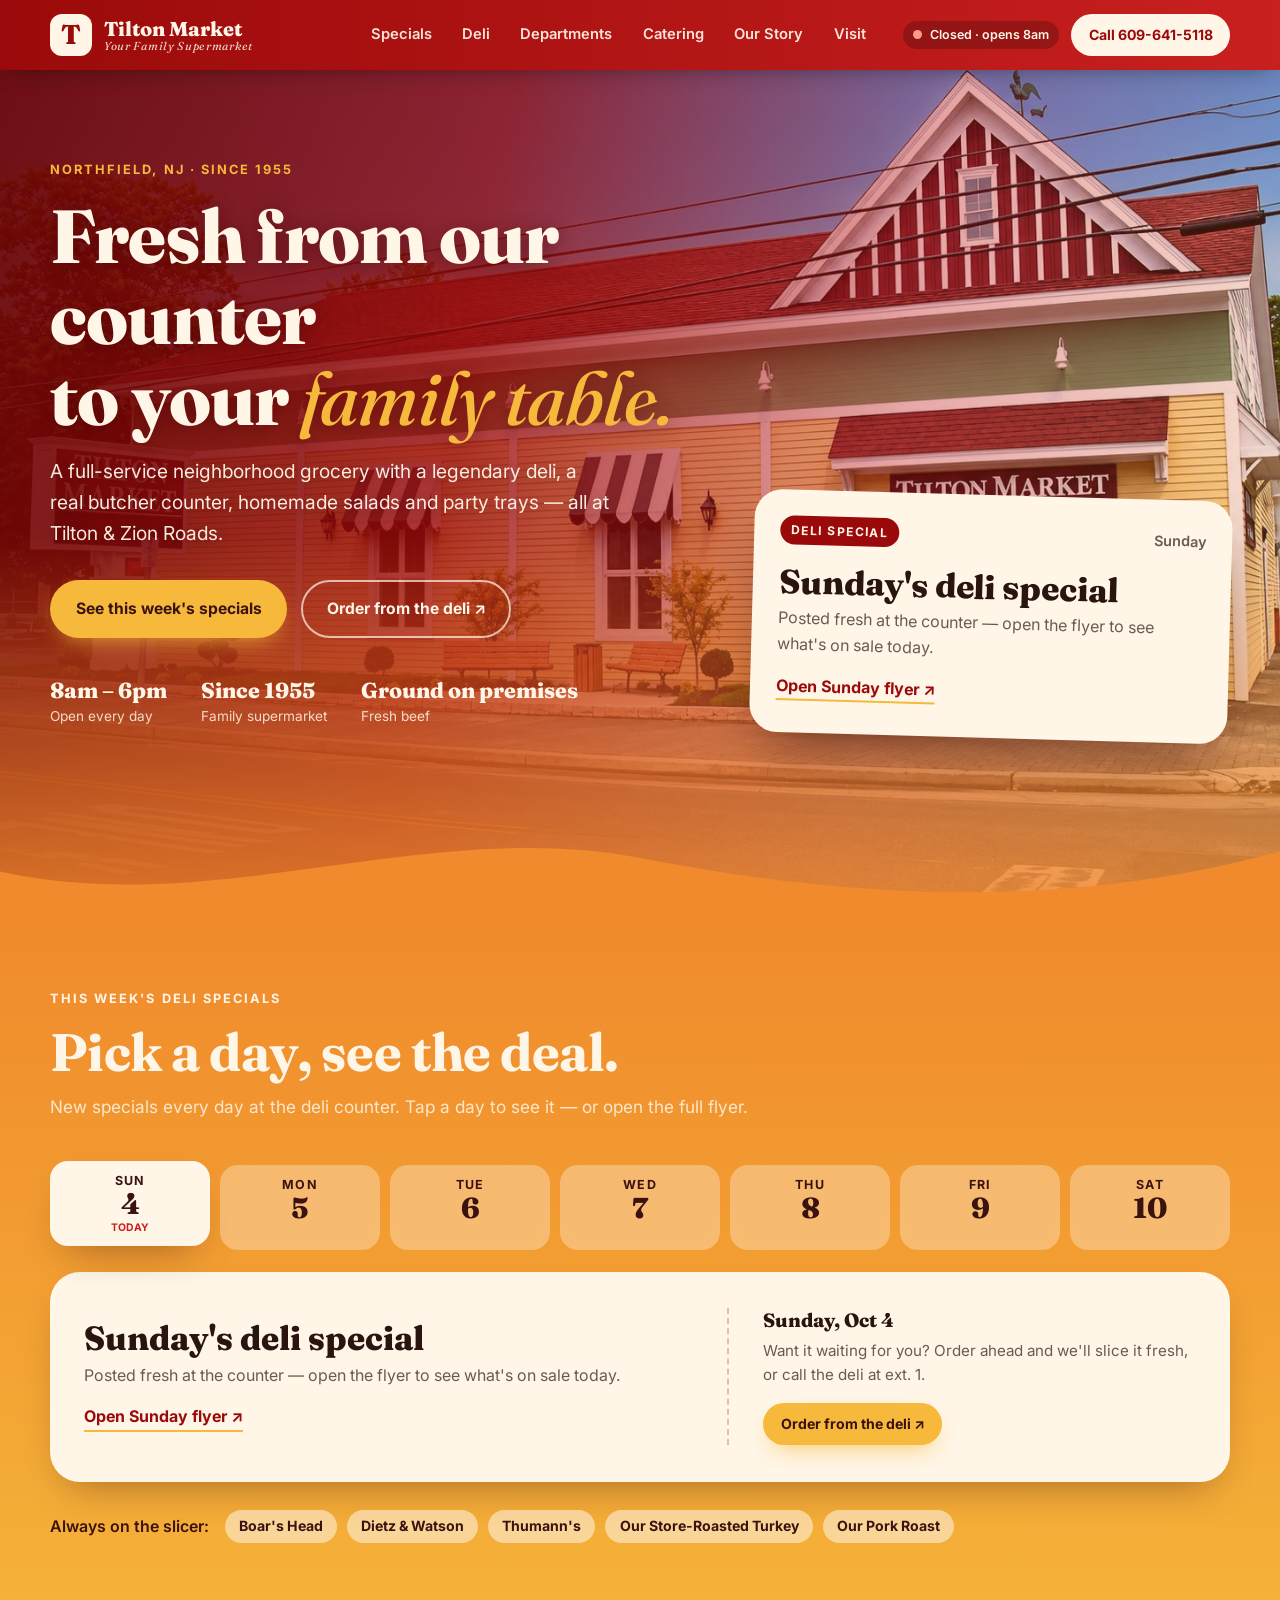
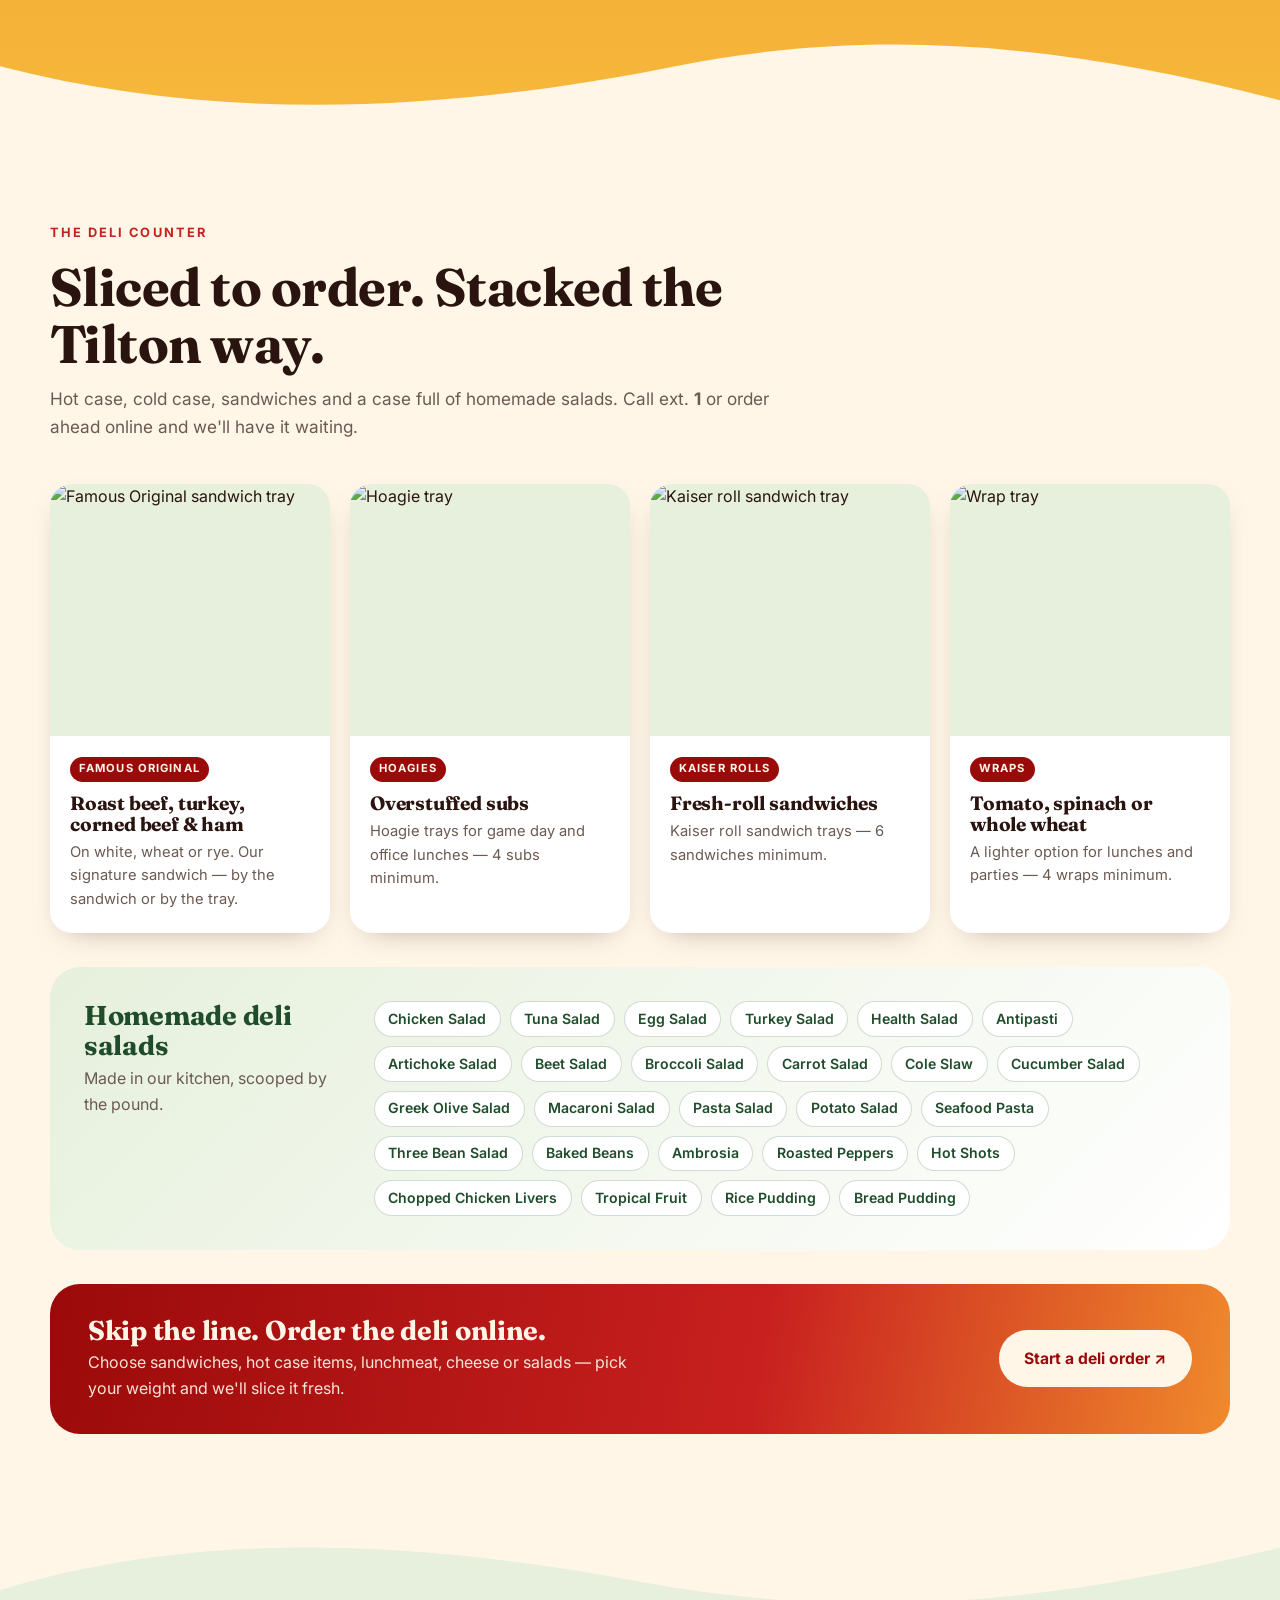
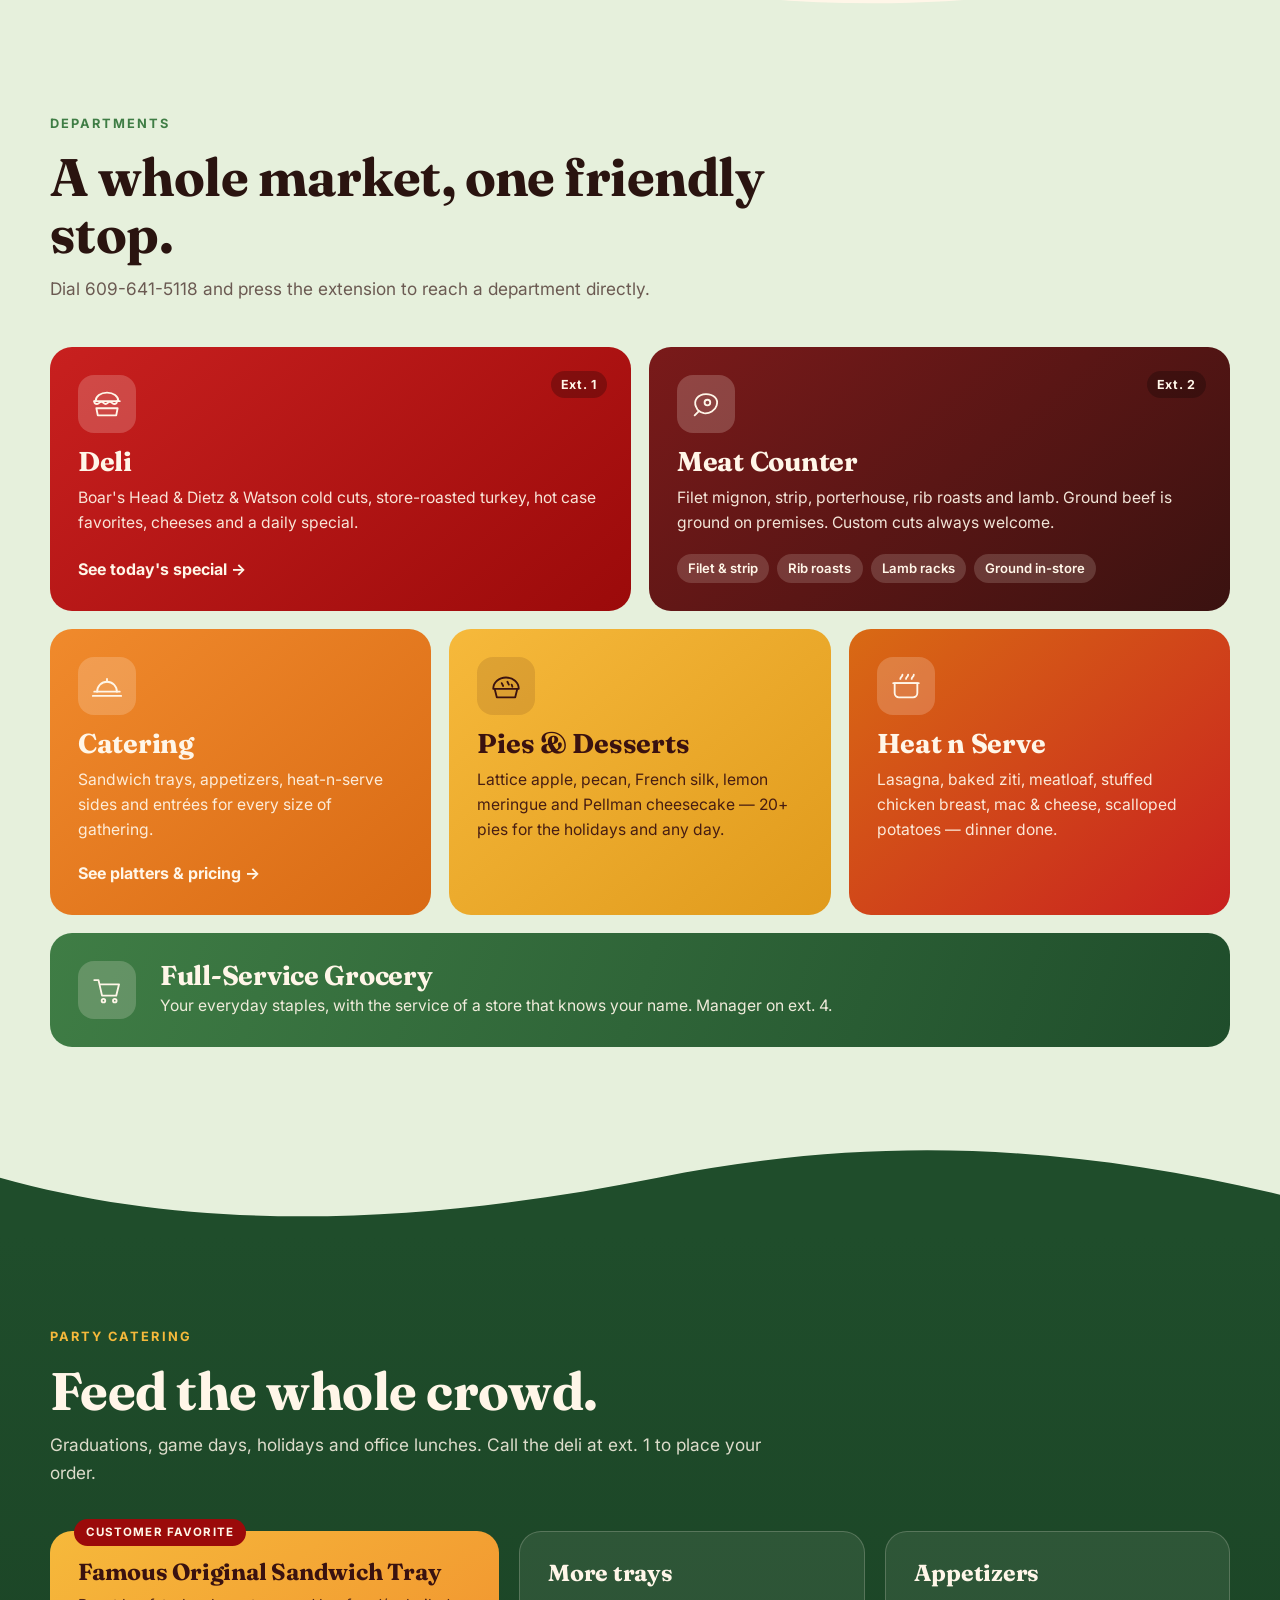
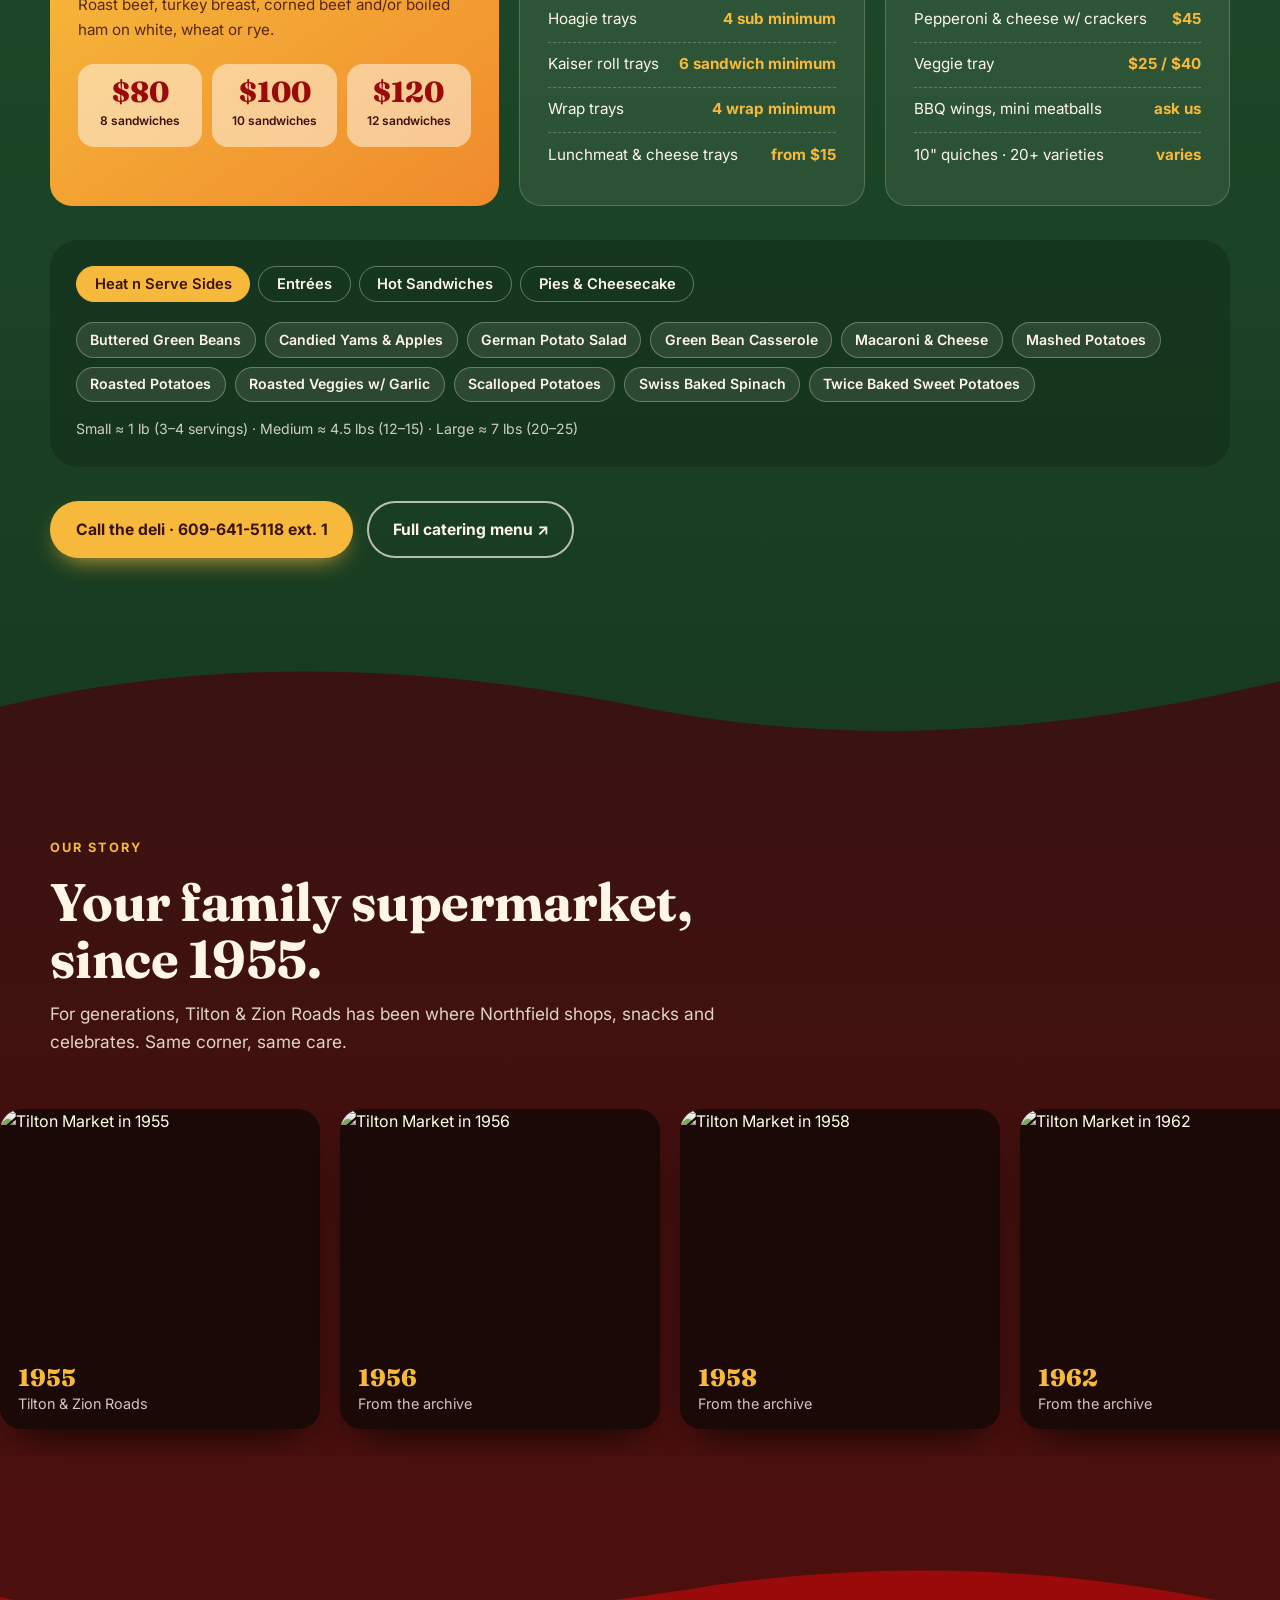
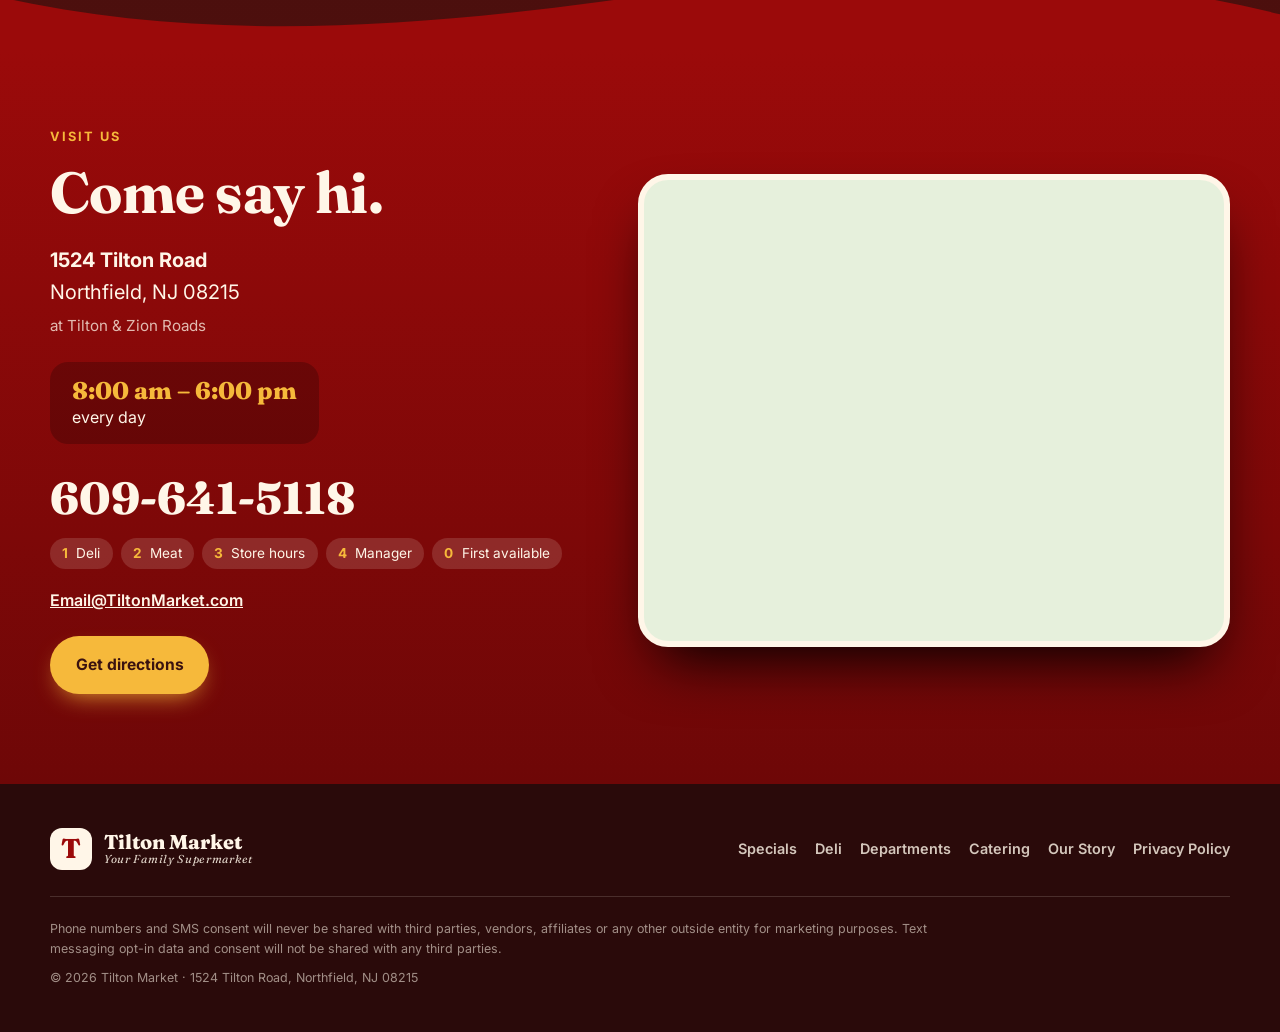
==== commit d1b8c67a: "Use storefront photo as hero header Co-Authored-By: Claude Sonnet 5.5 <noreply@anthropic.com>" ====
--- a/index.html
+++ b/index.html
@@ -40,7 +40,8 @@
 <main>
 <!-- HERO -->
 <section class="hero">
-  <div class="blob b1"></div><div class="blob b2"></div><div class="blob b3"></div>
+  <picture class="hero-photo"><source media="(max-width:700px)" srcset="images/storefront-800.jpg"><img src="images/storefront.jpg" alt="Tilton Market storefront at Tilton &amp; Zion Roads in Northfield, NJ" fetchpriority="high"></picture>
+  <div class="hero-tint"></div>
   <div class="wrap hero-grid">
     <div class="hero-copy reveal">
       <p class="eyebrow">Northfield, NJ · Since 1955</p>
--- a/styles.css
+++ b/styles.css
@@ -268,3 +268,21 @@
   .open-pill{display:none}
   .brand-text em{display:none}
 }
+
+/* hero photo */
+.hero-photo,.hero-tint{position:absolute;inset:0}
+.hero-photo img{width:100%;height:100%;object-fit:cover;object-position:62% 45%}
+.hero-tint{background:
+  linear-gradient(180deg,rgba(240,138,44,0) 55%,rgba(240,138,44,.85) 100%),
+  linear-gradient(100deg,rgba(110,6,6,.94) 0%,rgba(155,10,10,.82) 36%,rgba(200,32,31,.38) 68%,rgba(240,138,44,.18) 100%)}
+.hero h1,.lede{text-shadow:0 2px 18px rgba(60,5,5,.45)}
+@media(max-width:1020px){
+  .hero-photo,.hero-tint{bottom:auto;height:min(520px,70vw + 160px)}
+  .hero-photo img{object-position:80% 50%}
+  .hero-tint{background:linear-gradient(180deg,rgba(110,6,6,.55) 0%,rgba(155,10,10,.35) 40%,rgba(155,10,10,.9) 88%,#9b0a0a 100%)}
+  .hero{padding-top:min(300px,40vw + 150px)}
+}
+@media(min-width:1021px){
+  .hero{min-height:680px}
+  .special-card{align-self:end;margin-bottom:-10px}
+}
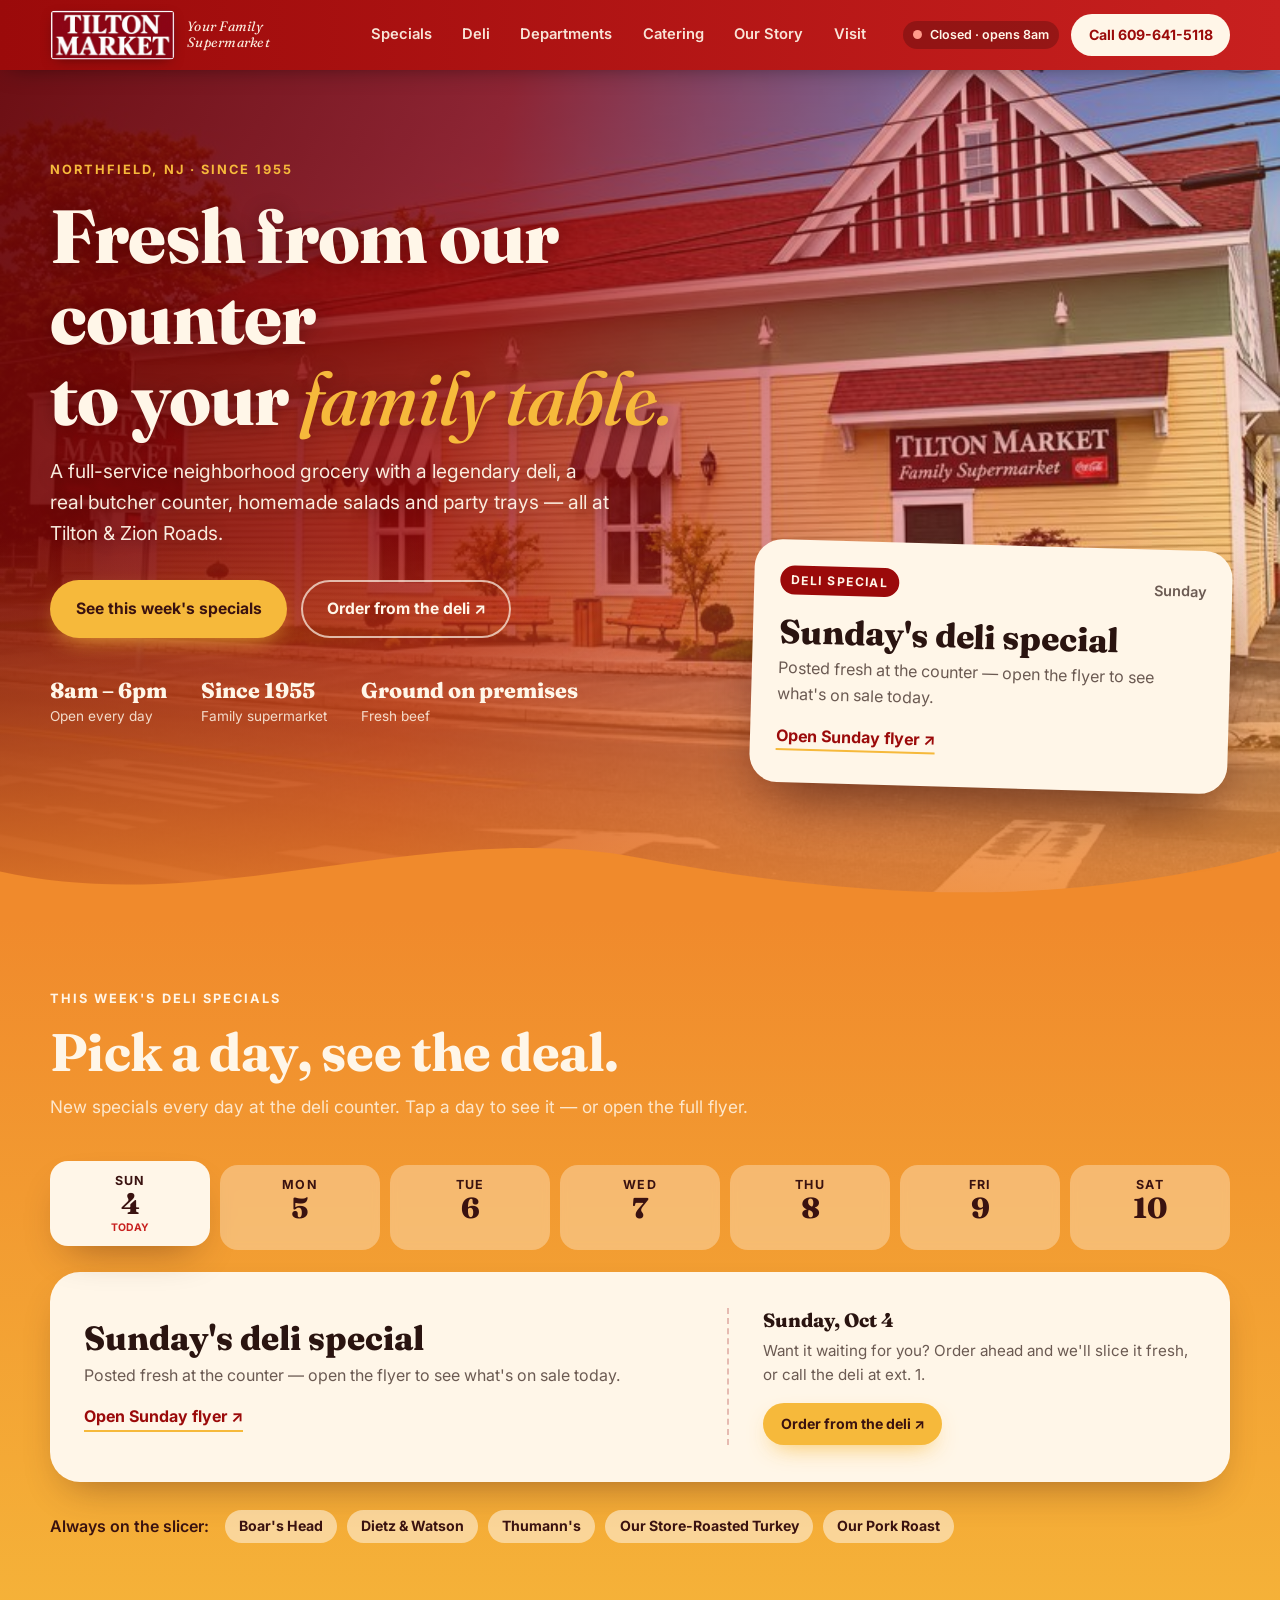
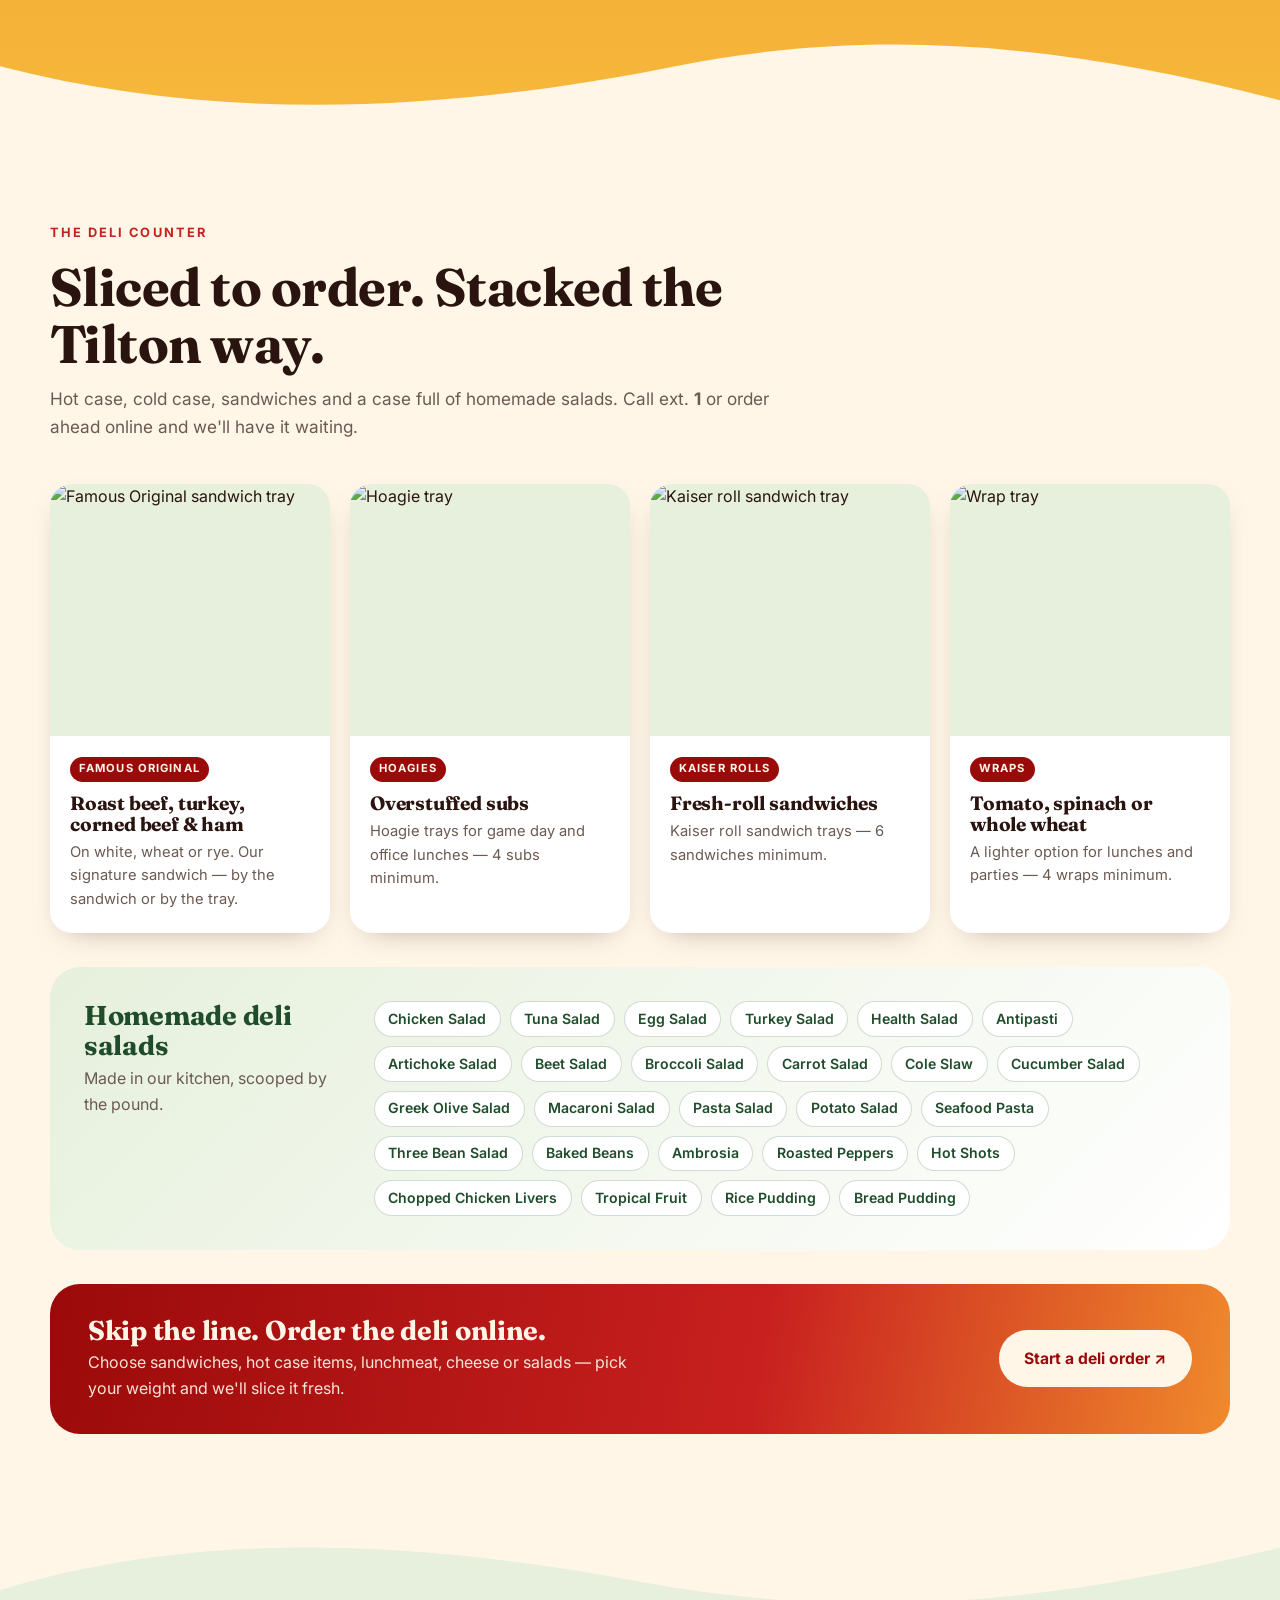
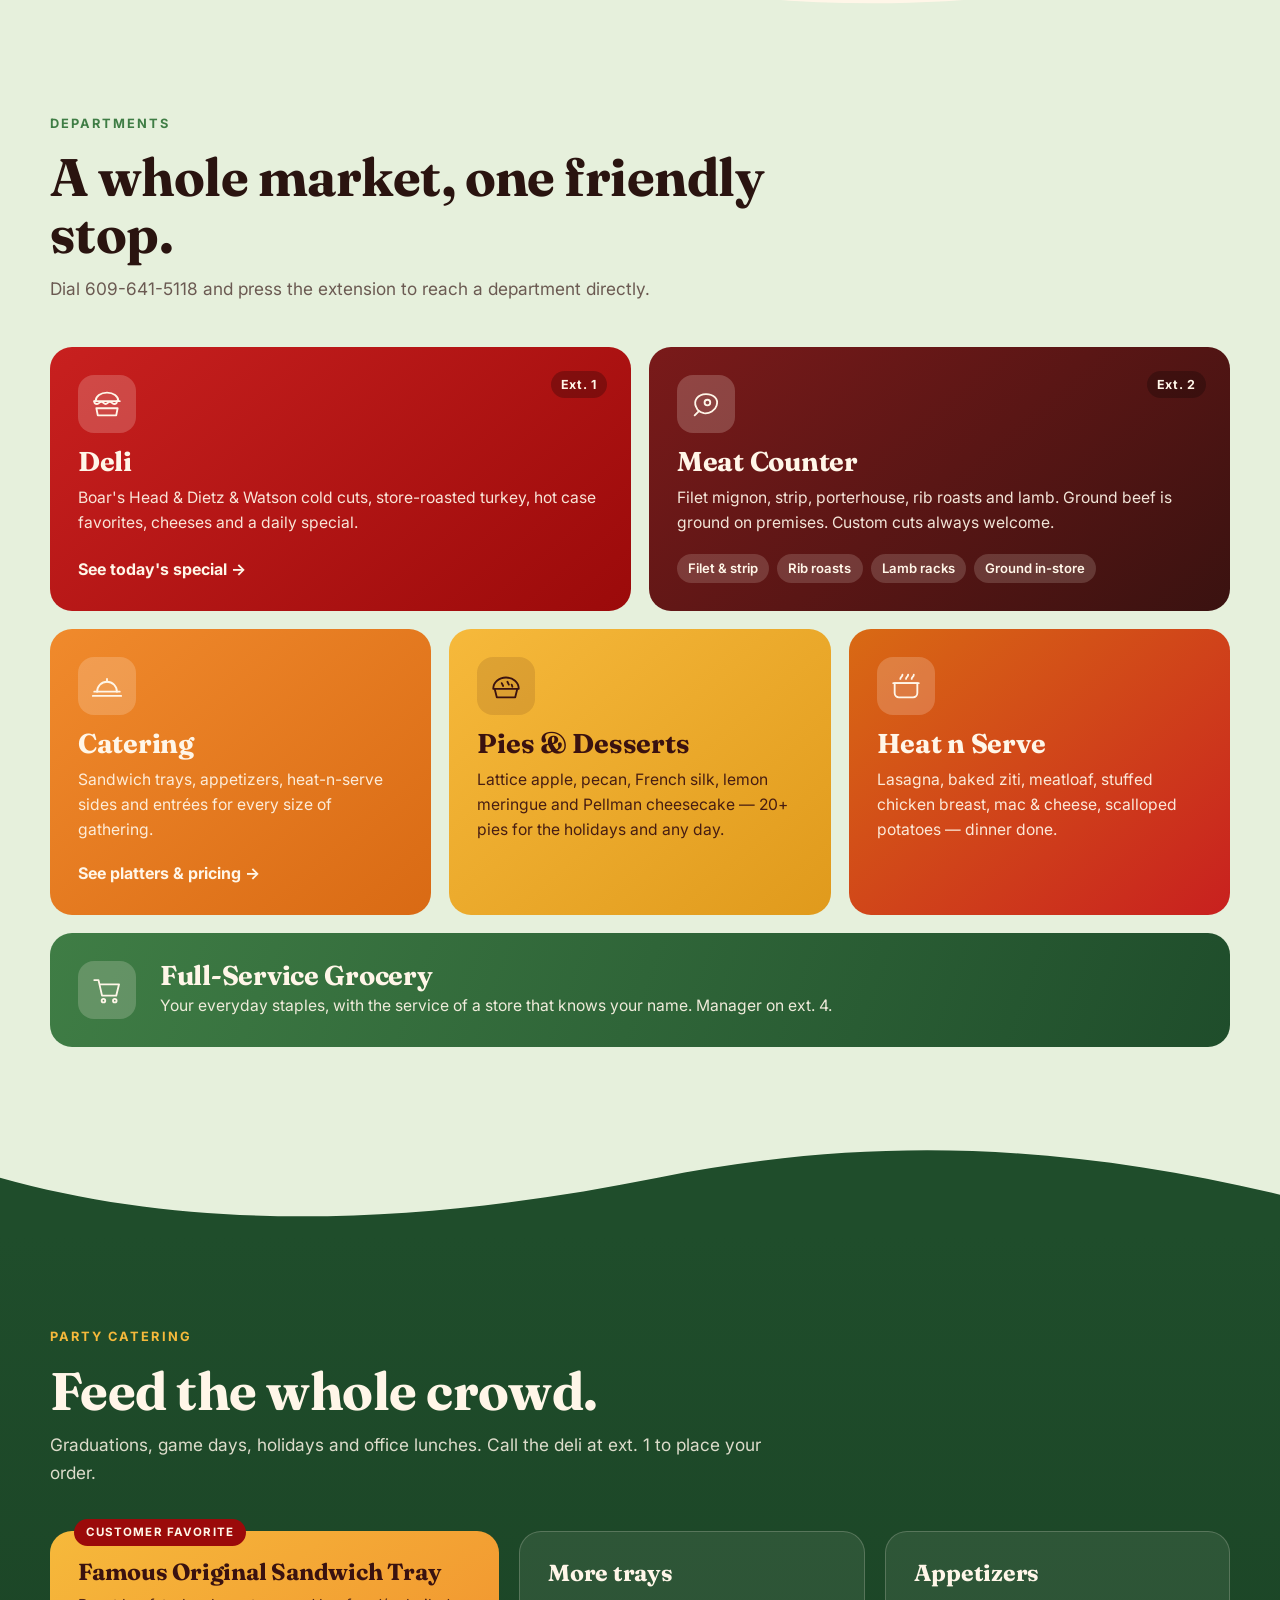
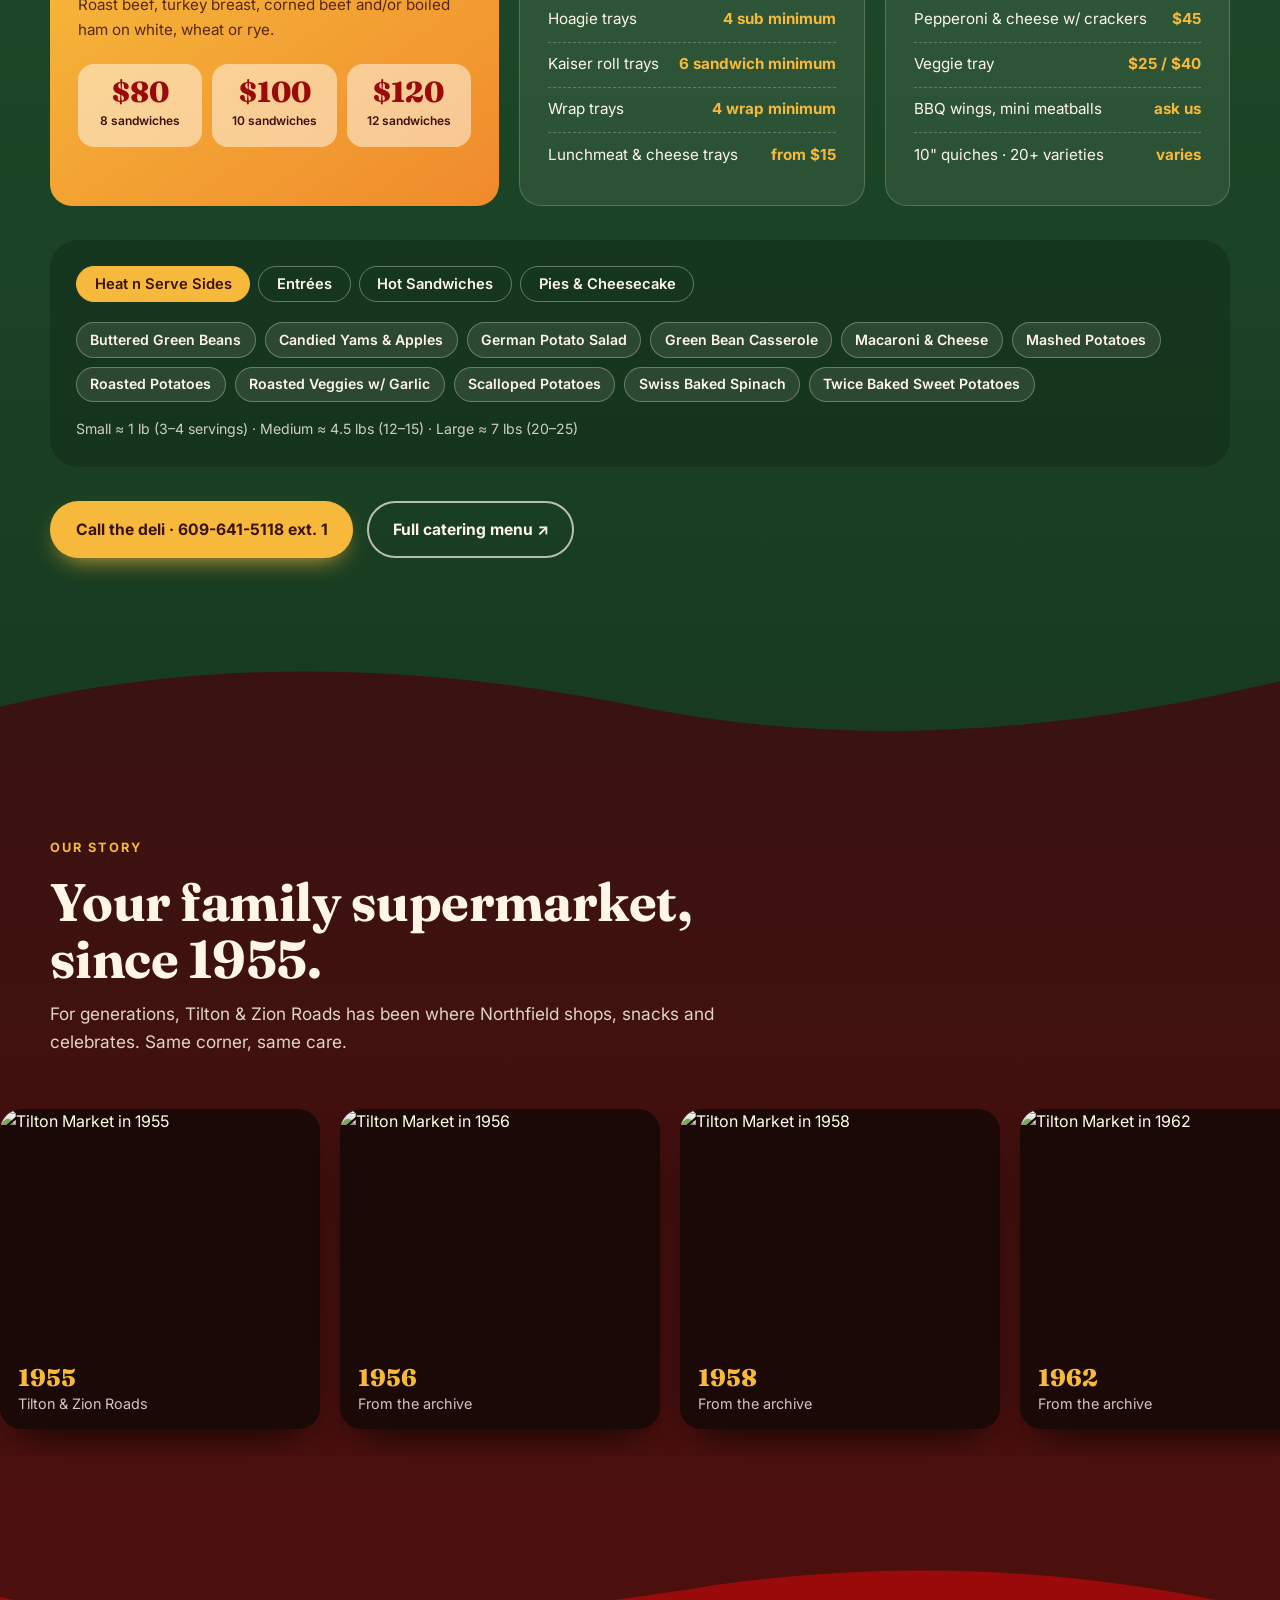
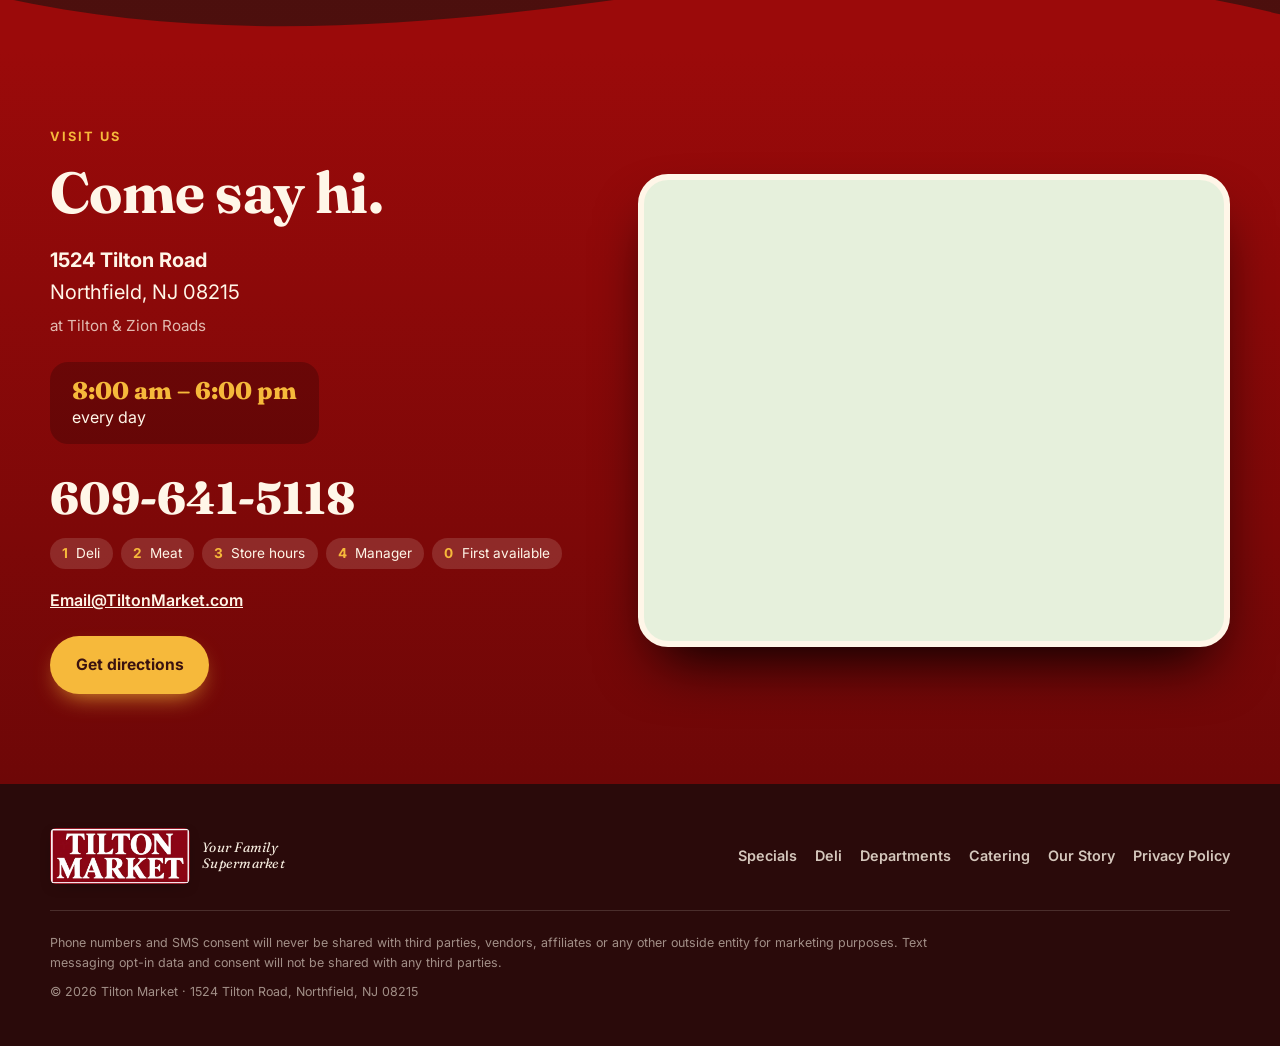
==== commit d60f7212: "Use Tilton Market logo in header/footer; raise hero photo so sign shows Co-Authored-By: Claude Sonne" ====
--- a/index.html
+++ b/index.html
@@ -6,7 +6,7 @@
 <title>Tilton Market — Your Family Supermarket in Northfield, NJ</title>
 <meta name="robots" content="noindex, nofollow">
 <meta name="description" content="Tilton Market, Northfield NJ's family supermarket since 1955. Weekly deli specials, full-service meat counter, homemade salads and party catering.">
-<link rel="icon" href="data:image/svg+xml,<svg xmlns='http://www.w3.org/2000/svg' viewBox='0 0 64 64'><rect width='64' height='64' rx='14' fill='%239b0a0a'/><text x='32' y='46' font-size='38' text-anchor='middle' font-family='Georgia' font-weight='700' fill='%23fff6e8'>T</text></svg>">
+<link rel="icon" type="image/png" href="images/logo-icon.png">
 <link rel="preconnect" href="https://fonts.googleapis.com">
 <link rel="preconnect" href="https://fonts.gstatic.com" crossorigin>
 <link href="https://fonts.googleapis.com/css2?family=Fraunces:ital,opsz,wght@0,9..144,600;0,9..144,800;1,9..144,500&family=Inter:wght@400;500;600;700&display=swap" rel="stylesheet">
@@ -18,8 +18,8 @@
 <header class="site-header" id="top">
   <div class="wrap bar">
     <a href="#top" class="brand" aria-label="Tilton Market home">
-      <span class="brand-mark">T</span>
-      <span class="brand-text"><strong>Tilton Market</strong><em>Your Family Supermarket</em></span>
+      <img class="brand-logo" src="images/logo.webp" alt="Tilton Market" width="520" height="208">
+      <span class="brand-text"><em>Your Family Supermarket</em></span>
     </a>
     <nav class="nav" id="nav" aria-label="Main">
       <a href="#specials">Specials</a>
@@ -317,7 +317,7 @@
 <footer class="site-footer">
   <div class="wrap">
     <div class="foot-top">
-      <a href="#top" class="brand"><span class="brand-mark">T</span><span class="brand-text"><strong>Tilton Market</strong><em>Your Family Supermarket</em></span></a>
+      <a href="#top" class="brand"><img class="brand-logo" src="images/logo.webp" alt="Tilton Market" width="520" height="208"><span class="brand-text"><em>Your Family Supermarket</em></span></a>
       <nav><a href="#specials">Specials</a><a href="#deli">Deli</a><a href="#departments">Departments</a><a href="#catering">Catering</a><a href="#story">Our Story</a><a href="https://tiltonmarket.com/privacy-policy/" target="_blank" rel="noopener">Privacy Policy</a></nav>
     </div>
     <p class="fine">Phone numbers and SMS consent will never be shared with third parties, vendors, affiliates or any other outside entity for marketing purposes. Text messaging opt-in data and consent will not be shared with any third parties.</p>
--- a/styles.css
+++ b/styles.css
@@ -286,3 +286,14 @@
   .hero{min-height:680px}
   .special-card{align-self:end;margin-bottom:-10px}
 }
+
+/* logo */
+.brand-logo{height:50px;width:auto;border-radius:6px;box-shadow:0 4px 14px -6px rgba(0,0,0,.5)}
+.brand-text em{font-size:.85rem;opacity:.95;max-width:7.5em;line-height:1.15;letter-spacing:.02em}
+.site-footer .brand-logo{height:56px}
+@media(max-width:640px){.brand-logo{height:42px}}
+@media(min-width:1021px){
+  .hero{min-height:760px}
+  .hero-photo img{object-position:62% 85%}
+  .special-card{margin-bottom:-60px}
+}
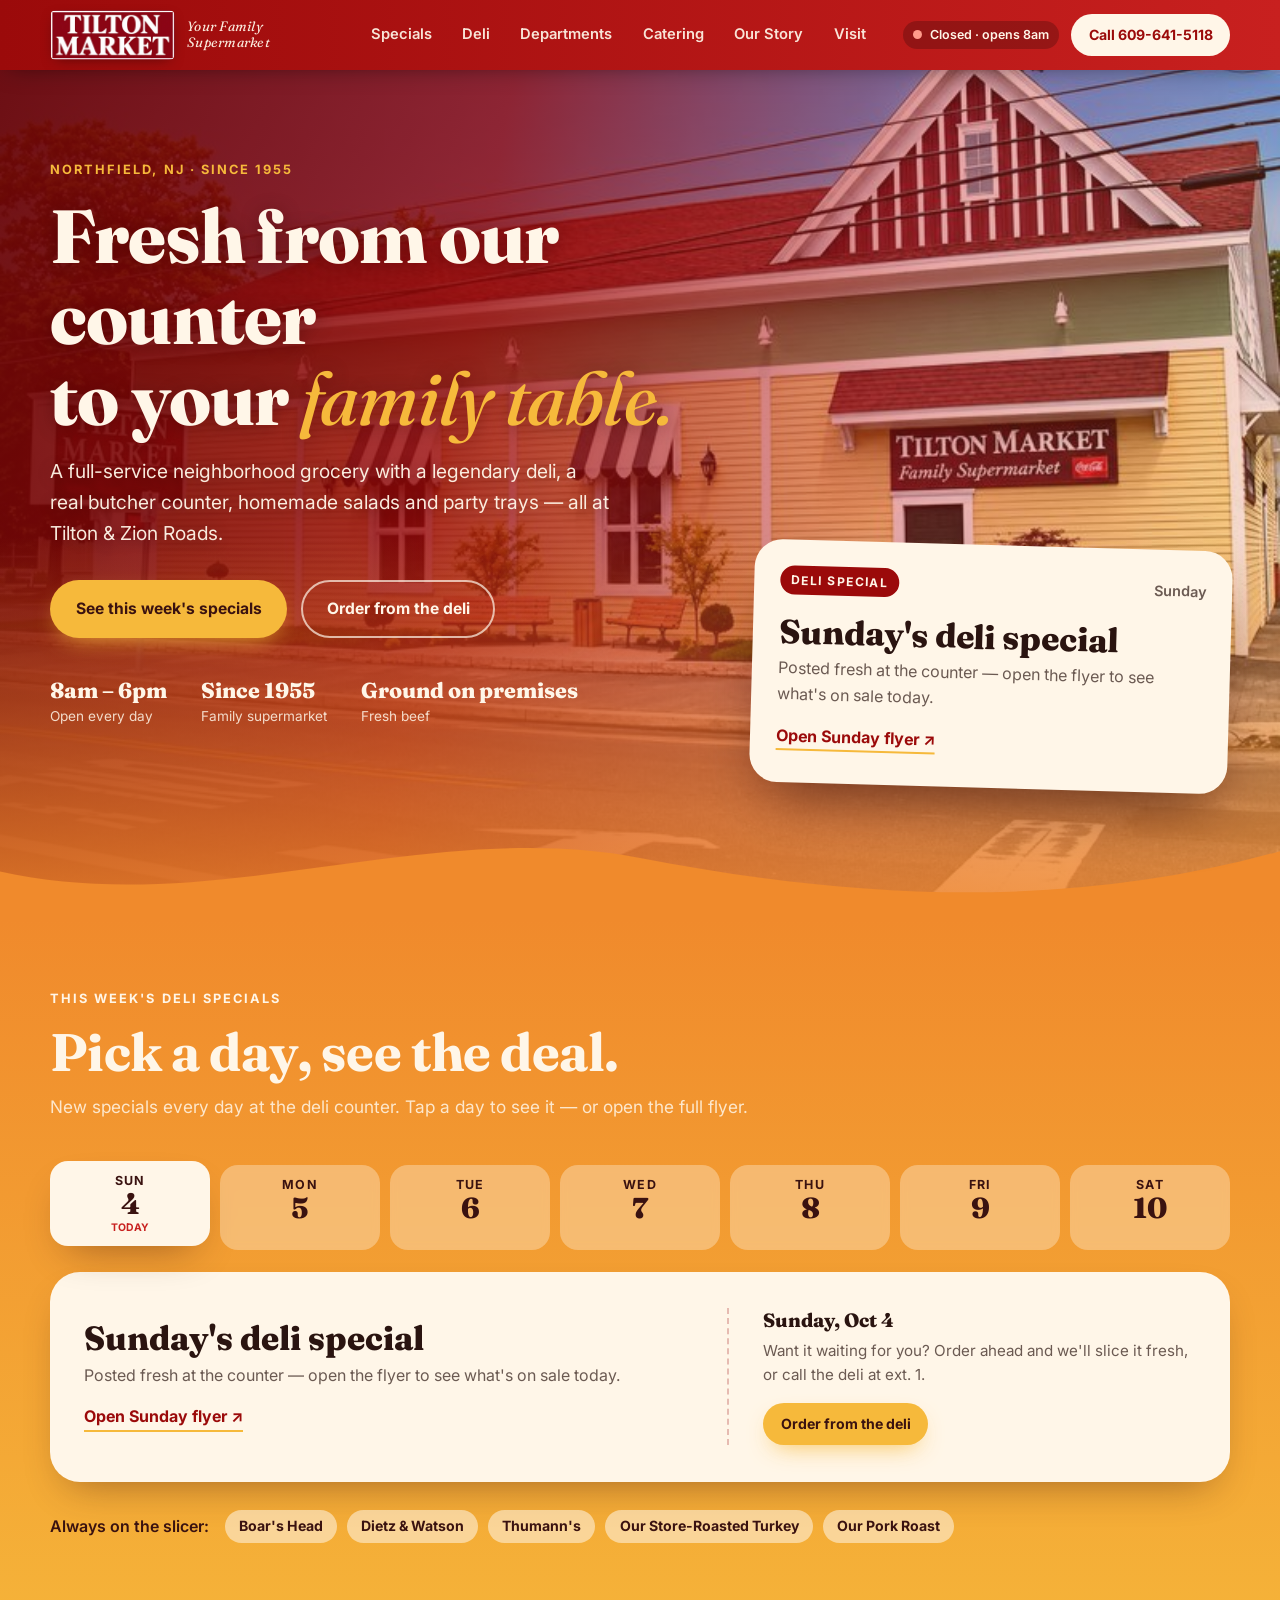
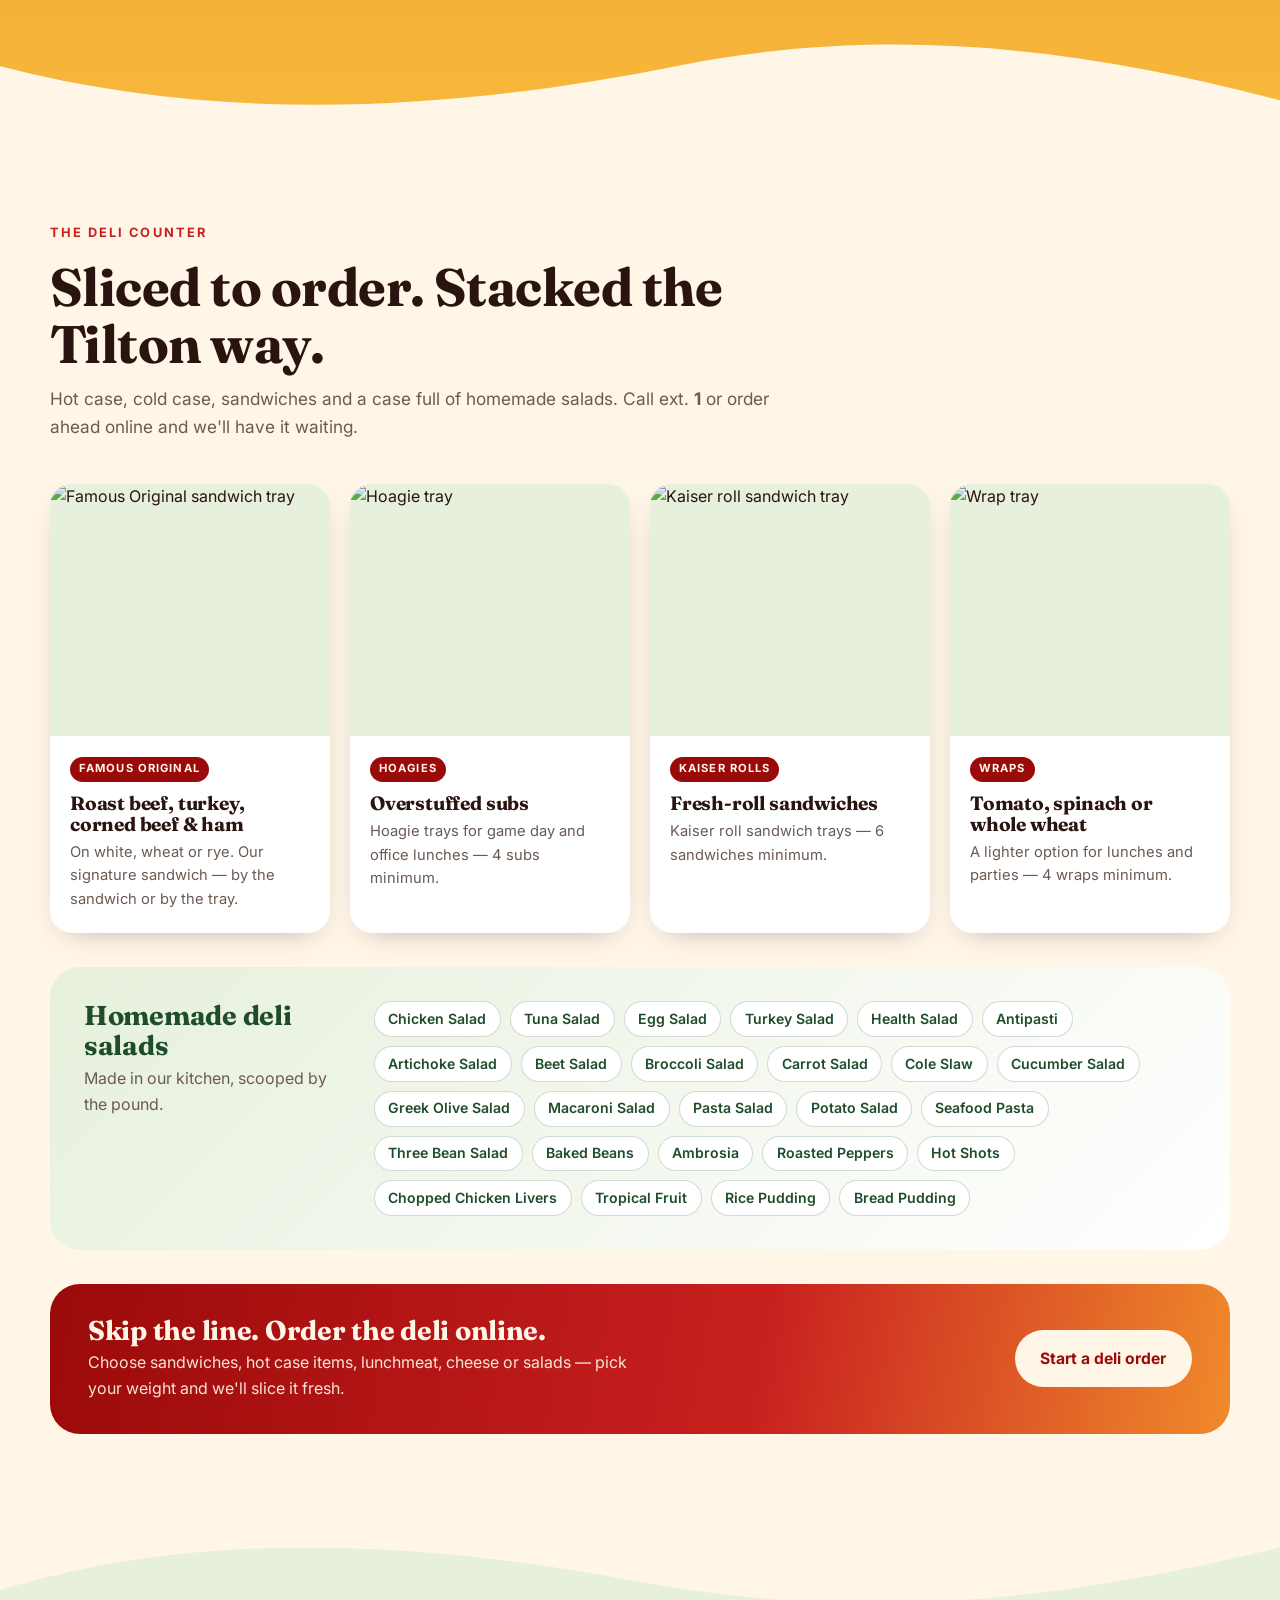
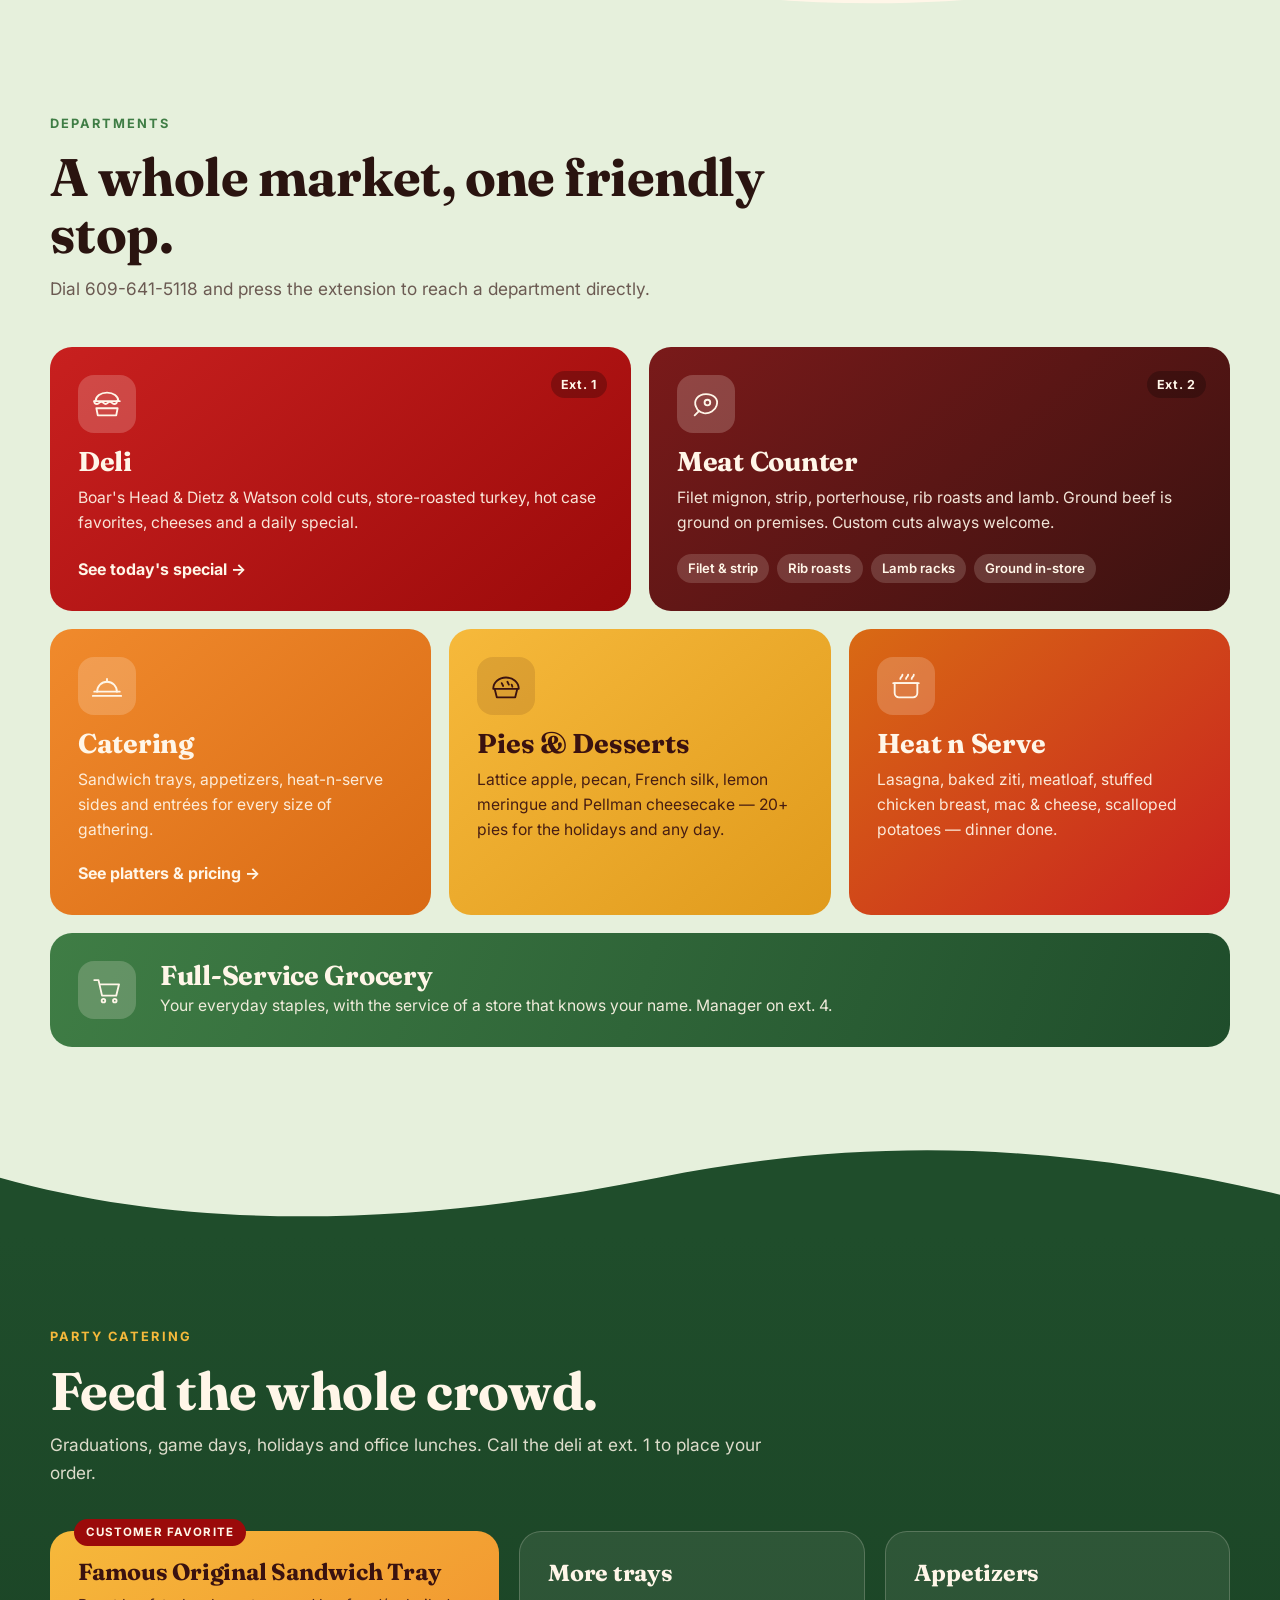
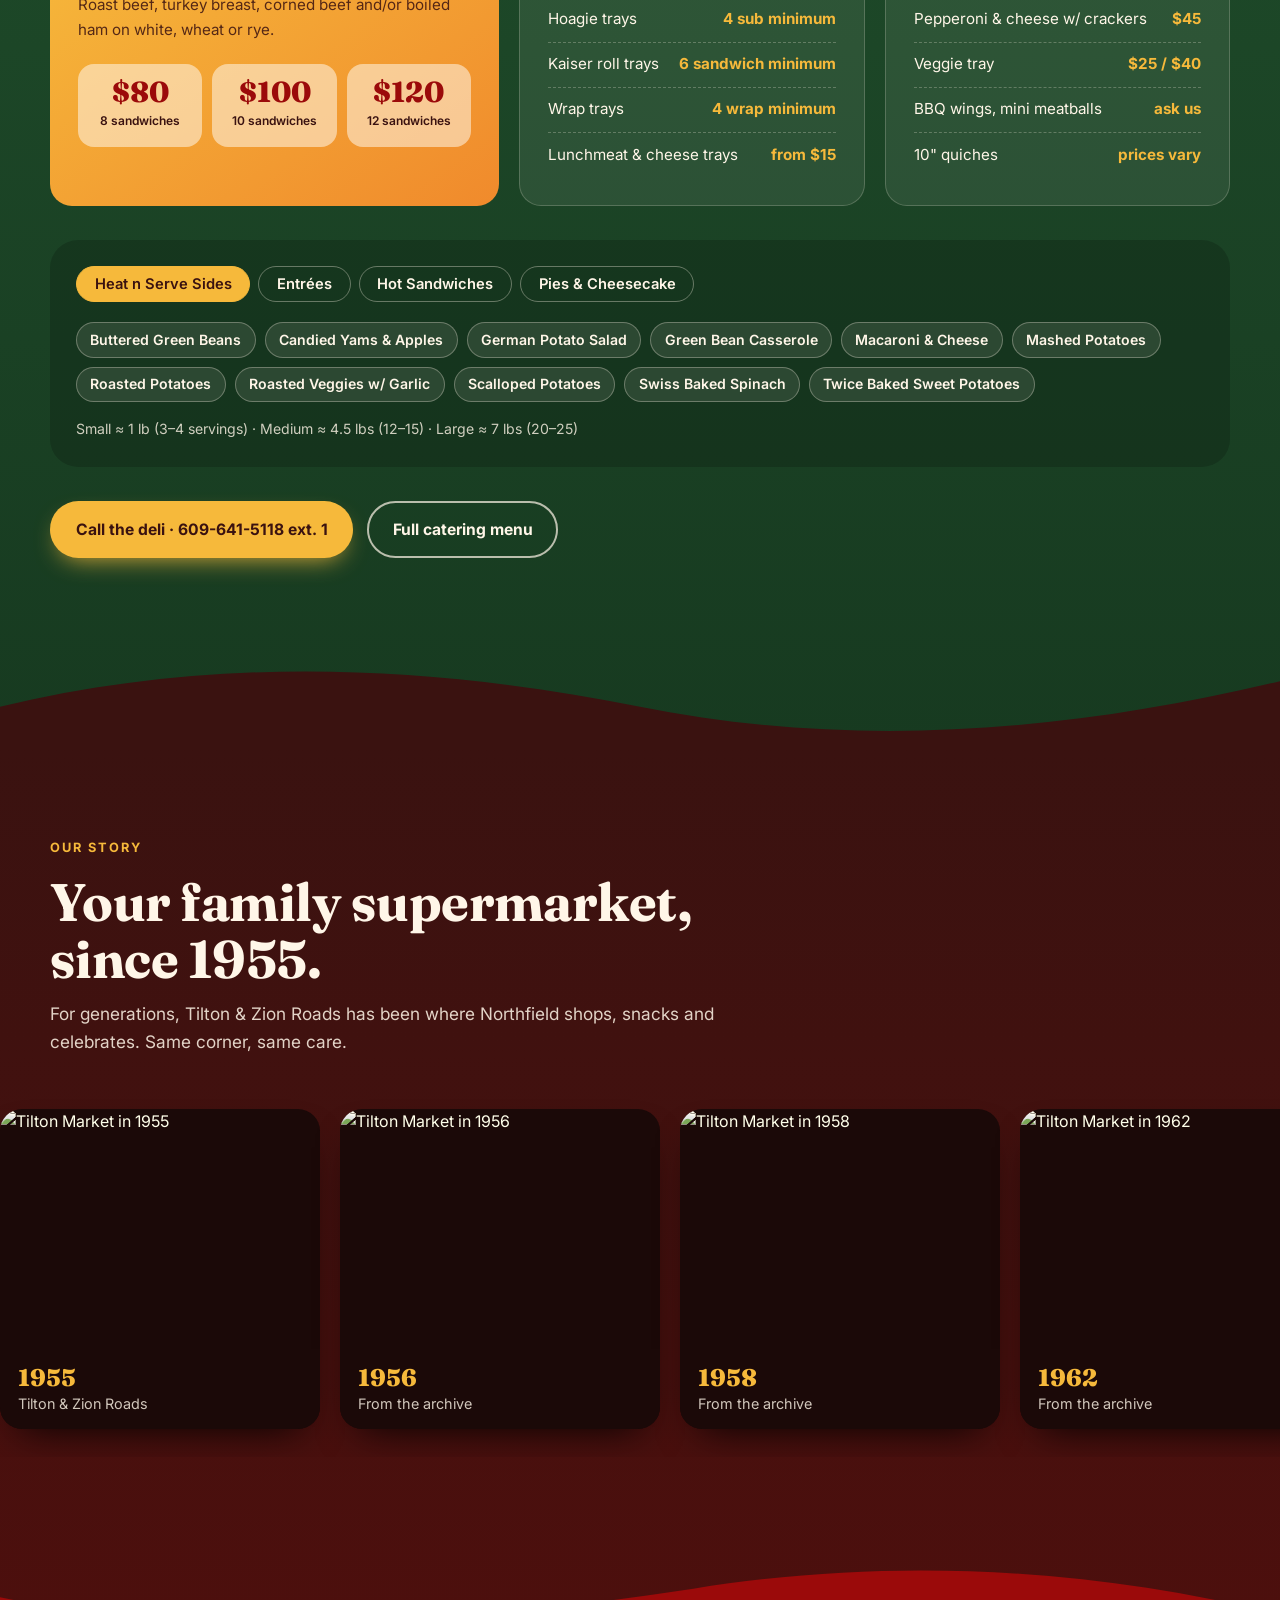
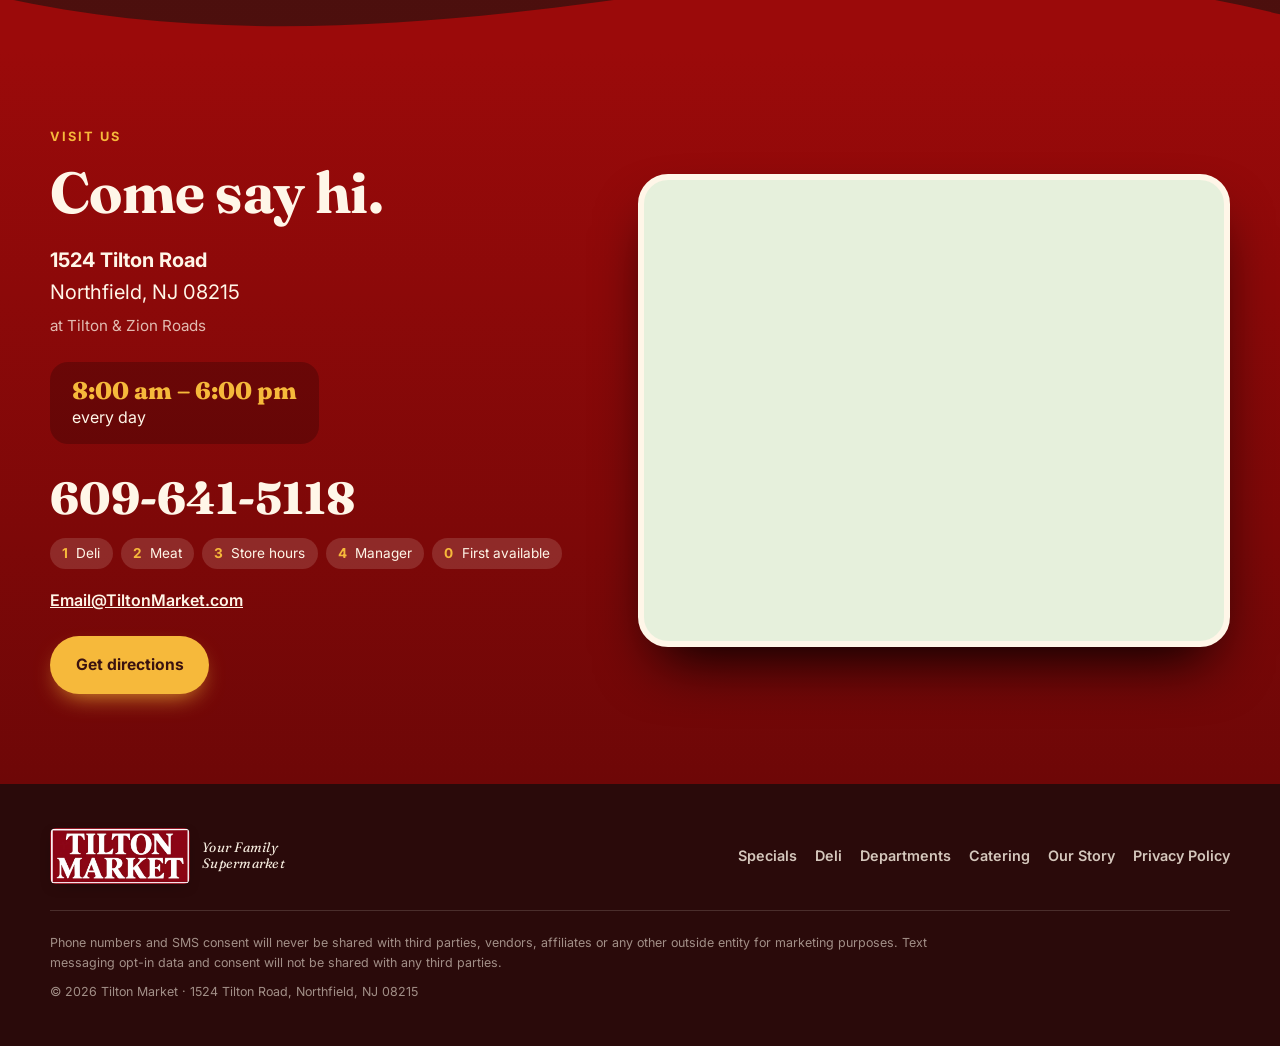
==== commit 0ea88a65: "Add native deli order form and full catering menu pages; link home page to them Co-Authored-By: Clau" ====
--- a/index.html
+++ b/index.html
@@ -49,7 +49,7 @@
       <p class="lede">A full-service neighborhood grocery with a legendary deli, a real butcher counter, homemade salads and party trays — all at Tilton &amp; Zion Roads.</p>
       <div class="cta-row">
         <a class="btn btn-mustard" href="#specials">See this week's specials</a>
-        <a class="btn btn-ghost" href="https://tiltonmarket.com/deli-order/" target="_blank" rel="noopener">Order from the deli ↗</a>
+        <a class="btn btn-ghost" href="/deli-order/">Order from the deli</a>
       </div>
       <ul class="hero-facts">
         <li><b>8am – 6pm</b><span>Open every day</span></li>
@@ -130,7 +130,7 @@
         <h3>Skip the line. Order the deli online.</h3>
         <p>Choose sandwiches, hot case items, lunchmeat, cheese or salads — pick your weight and we'll slice it fresh.</p>
       </div>
-      <a class="btn btn-cream" href="https://tiltonmarket.com/deli-order/" target="_blank" rel="noopener">Start a deli order ↗</a>
+      <a class="btn btn-cream" href="/deli-order/">Start a deli order</a>
     </div>
   </div>
   <svg class="wave" viewBox="0 0 1440 120" preserveAspectRatio="none" aria-hidden="true" style="color:#e6f0dc"><path fill="currentColor" d="M0,80 C220,10 460,20 720,70 C980,120 1200,90 1440,30 L1440,120 L0,120Z"/></svg>
@@ -228,7 +228,7 @@
           <li><span>Pepperoni &amp; cheese w/ crackers</span><em>$45</em></li>
           <li><span>Veggie tray</span><em>$25 / $40</em></li>
           <li><span>BBQ wings, mini meatballs</span><em>ask us</em></li>
-          <li><span>10" quiches · 20+ varieties</span><em>varies</em></li>
+          <li><span>10" quiches</span><em>prices vary</em></li>
         </ul>
       </article>
     </div>
@@ -258,7 +258,7 @@
 
     <div class="cater-cta reveal">
       <a class="btn btn-mustard" href="tel:+16096415118">Call the deli · 609-641-5118 ext. 1</a>
-      <a class="btn btn-ghost" href="https://tiltonmarket.com/catering-menu/" target="_blank" rel="noopener">Full catering menu ↗</a>
+      <a class="btn btn-ghost" href="/catering-menu/">Full catering menu</a>
     </div>
   </div>
   <svg class="wave" viewBox="0 0 1440 120" preserveAspectRatio="none" aria-hidden="true" style="color:#3a1210"><path fill="currentColor" d="M0,70 C240,10 480,20 720,70 C960,120 1200,100 1440,40 L1440,120 L0,120Z"/></svg>
@@ -325,6 +325,7 @@
   </div>
 </footer>
 
+<script src="common.js"></script>
 <script src="script.js"></script>
 </body>
 </html>
--- a/styles.css
+++ b/styles.css
@@ -297,3 +297,168 @@
   .hero-photo img{object-position:62% 85%}
   .special-card{margin-bottom:-60px}
 }
+
+/* ========== subpages: catering menu + deli order ========== */
+.page-hero{background:linear-gradient(160deg,var(--cherry) 0%,var(--tomato) 55%,var(--orange) 100%);color:var(--cream);padding:70px 0 150px;position:relative;overflow:hidden}
+.page-hero.compact{padding-bottom:130px}
+.page-hero h1{font-size:clamp(2.4rem,5.5vw,4rem);font-weight:800;margin-bottom:1rem}
+.page-hero .eyebrow{color:var(--mustard)}
+.page-hero .lede{margin-bottom:1.6rem}
+.crumbs{font-size:.85rem;opacity:.85;margin-bottom:1.4rem}
+.crumbs a{text-decoration:none;font-weight:600}.crumbs a:hover{text-decoration:underline}
+.nav a[aria-current=page]{background:rgba(255,246,232,.22)}
+
+/* catering menu */
+.cat-nav{position:sticky;top:70px;z-index:40;background:rgba(255,246,232,.94);backdrop-filter:blur(10px);border-bottom:1px solid rgba(155,10,10,.12)}
+.cat-nav-in{display:flex;gap:8px;overflow-x:auto;padding:12px 0;scrollbar-width:none}
+.cat-nav-in::-webkit-scrollbar{display:none}
+.cat-nav a{flex:0 0 auto;text-decoration:none;font-weight:700;font-size:.88rem;color:var(--cherry);background:#fff;border:1.5px solid rgba(155,10,10,.2);padding:.5em 1.1em;border-radius:999px;transition:.2s}
+.cat-nav a:hover{background:var(--cherry);color:var(--cream)}
+.menu-stack{display:flex;flex-direction:column;gap:26px;padding:34px 0 60px}
+.m-sec{border-radius:34px;padding:44px}
+html{scroll-padding-top:140px}
+.tint-cream{background:#fff}
+.tint-mustard{background:linear-gradient(145deg,#ffe7ad,#ffd27a)}
+.tint-sage{background:var(--sage)}
+.tint-peach{background:linear-gradient(145deg,#ffe3d1,#ffcdb0)}
+.tint-cherry{background:linear-gradient(145deg,#f7d9d4,#efbab2)}
+.m-head{display:flex;align-items:center;gap:16px;margin-bottom:26px}
+.m-num{font:800 1rem Fraunces,serif;background:var(--cherry);color:var(--cream);width:44px;height:44px;border-radius:50%;display:grid;place-items:center;flex:0 0 auto}
+.m-head h2{font-size:clamp(1.8rem,3.6vw,2.7rem)}
+.m-intro{font-size:1.1rem;color:var(--muted);margin:-8px 0 22px;font-style:italic;font-family:Fraunces,serif}
+.sub-h{font:800 1.3rem Fraunces,serif;margin:26px 0 12px;color:var(--cherry)}
+.tray-grid{display:grid;grid-template-columns:repeat(3,1fr);gap:20px}
+.tray{background:var(--cream);border-radius:var(--r);overflow:hidden;display:flex;flex-direction:column;box-shadow:0 10px 26px -18px rgba(58,18,16,.5)}
+.tray img{width:100%;aspect-ratio:1/.8;object-fit:cover;background:var(--sage)}
+.tray-body{padding:20px 22px 24px}
+.tray h3{font-size:1.3rem;margin:.5rem 0 .5rem}
+.tray p{font-size:.95rem;color:var(--muted)}
+.tray.feature{grid-column:1/-1;flex-direction:row;background:linear-gradient(135deg,var(--mustard),var(--orange));color:var(--cherry-d)}
+.tray.feature img{width:42%;aspect-ratio:auto;min-height:280px}
+.tray.feature .tray-body{padding:30px 34px;display:flex;flex-direction:column;justify-content:center}
+.tray.feature p{color:rgba(58,18,16,.85);font-size:1rem}
+.tray.feature h3{font-size:1.9rem}
+.ribbon-s{align-self:flex-start;background:var(--cherry);color:var(--cream);font-size:.7rem;font-weight:700;letter-spacing:.1em;text-transform:uppercase;padding:.35em .9em;border-radius:999px}
+.min{display:inline-block;background:var(--cherry);color:var(--cream);font-size:.72rem;font-weight:700;letter-spacing:.08em;text-transform:uppercase;padding:.35em .9em;border-radius:999px}
+.tiers.light{margin-top:1.3rem;max-width:520px}
+.tiers.light span{color:var(--cherry-d)}
+.callout{margin-top:20px;background:linear-gradient(110deg,var(--herb-l),var(--herb));color:var(--cream);border-radius:var(--r);padding:30px 34px;display:flex;gap:28px;justify-content:space-between;align-items:center;flex-wrap:wrap}
+.callout h3{font-size:1.6rem;margin-bottom:.2rem}
+.callout .lead-s{font:italic 500 1.1rem Fraunces,serif;color:var(--mustard);margin-bottom:.5rem}
+.callout p{max-width:620px;opacity:.95}
+.callout .aside{background:rgba(255,246,232,.14);padding:.8em 1.2em;border-radius:14px;font-weight:600;max-width:260px}
+.menu-list{list-style:none;display:grid;grid-template-columns:1fr 1fr;gap:12px 28px;margin-bottom:20px}
+.menu-list li{display:flex;justify-content:space-between;gap:16px;align-items:baseline;background:rgba(255,255,255,.6);border-radius:16px;padding:16px 20px}
+.menu-list b{display:block;font-size:1.05rem}
+.menu-list span{font-size:.9rem;color:var(--muted)}
+.menu-list em{font:800 1.4rem Fraunces,serif;color:var(--cherry);font-style:normal;white-space:nowrap}
+.chips.big li{font-size:.95rem;padding:.5em 1.1em}
+.chips li small{font-weight:500;opacity:.75;margin-left:.35em}
+.m-sec .chips li{background:#fff;color:var(--cherry-d);border-color:rgba(155,10,10,.18)}
+.m-sec .chips li:hover{background:var(--cherry);color:var(--cream);border-color:var(--cherry)}
+.sizes{display:grid;grid-template-columns:repeat(3,1fr);gap:16px}
+.sizes div{background:#fff;border-radius:var(--r);padding:22px;text-align:center}
+.sizes b{display:block;font:800 1.2rem Fraunces,serif;color:var(--herb)}
+.sizes .big-n{display:block;font:800 2.2rem/1.1 Fraunces,serif;color:var(--cherry);margin:.2rem 0}
+.sizes em{font-style:normal;color:var(--muted);font-weight:600;font-size:.9rem}
+.cols-3{display:grid;grid-template-columns:repeat(3,1fr);gap:18px;margin-bottom:18px}
+.card-s{background:rgba(255,255,255,.72);border-radius:var(--r);padding:24px}
+.card-s h3{font-size:1.3rem;margin-bottom:.5rem;color:var(--cherry)}
+.card-s p{font-size:.95rem;color:var(--muted);margin-bottom:.5rem}
+.card-s.wide{margin-bottom:0}
+.card-s.accent{background:var(--cherry);color:var(--cream)}
+.card-s.accent h3,.card-s.accent p{color:var(--cream)}
+.card-s.accent b{color:var(--mustard)}
+.dots{list-style:none;margin:.4rem 0 .6rem}
+.dots li{position:relative;padding:.3em 0 .3em 1.3em;font-weight:500}
+.dots li::before{content:"";position:absolute;left:0;top:.85em;width:8px;height:8px;border-radius:50%;background:var(--orange)}
+.dots li i{color:var(--muted);font-size:.88rem}
+.dots.two{columns:2;column-gap:36px}
+.dots.two li{break-inside:avoid}
+.price-line{font-size:.95rem;border-top:1px dashed rgba(155,10,10,.25);padding-top:.6rem;margin-top:.6rem}
+.price-line b{color:var(--cherry)}
+.fine-s{font-size:.82rem;color:var(--muted)}
+.fine-s.light{color:rgba(255,246,232,.8);margin-top:1.4rem}
+.order-cta{background:linear-gradient(160deg,var(--herb) 0%,#173a20 100%);color:var(--cream);text-align:center;padding:80px 0}
+.order-cta h2{font-size:clamp(2rem,4.5vw,3rem);margin-bottom:.6rem}
+.order-cta p{opacity:.92}
+.cta-row.center{justify-content:center;margin-top:1.6rem}
+
+/* deli order */
+.order-sec{padding:20px 0 90px}
+.demo-note{background:#fff2c7;border:1.5px solid var(--mustard);color:#5a3b00;border-radius:16px;padding:14px 20px;margin-bottom:16px;font-size:.92rem}
+.demo-note a{font-weight:700;color:var(--cherry)}
+.specials-peek{display:flex;gap:12px;align-items:center;flex-wrap:wrap;background:linear-gradient(100deg,var(--cherry),var(--tomato));color:var(--cream);text-decoration:none;font-weight:600;border-radius:16px;padding:14px 20px;margin-bottom:26px;transition:transform .2s}
+.specials-peek:hover{transform:translateY(-2px)}
+.sp-tag{background:var(--mustard);color:var(--cherry-d);font-size:.72rem;font-weight:700;letter-spacing:.1em;text-transform:uppercase;padding:.3em .8em;border-radius:999px}
+.order-grid{display:grid;grid-template-columns:1fr 340px;gap:26px;align-items:start}
+.o-card{background:#fff;border-radius:28px;padding:32px;box-shadow:0 14px 34px -22px rgba(58,18,16,.5)}
+.o-card h2{font-size:1.8rem;margin-bottom:1.3rem}
+.o-card h3{font-size:1.4rem;margin-bottom:.8rem}
+.steps{list-style:none;display:flex;gap:10px;margin-bottom:18px;flex-wrap:wrap}
+.steps li{display:flex;align-items:center;gap:8px;font-weight:600;font-size:.9rem;color:var(--muted);background:rgba(155,10,10,.08);padding:.4em 1em .4em .4em;border-radius:999px;transition:.25s}
+.steps li b{width:26px;height:26px;border-radius:50%;background:rgba(155,10,10,.18);color:var(--cherry);display:grid;place-items:center;font-size:.8rem}
+.steps li.on{background:var(--cherry);color:var(--cream)}
+.steps li.on b{background:var(--mustard);color:var(--cherry-d)}
+.step{display:none}.step.on{display:block;animation:fade .35s}
+.field{margin-bottom:18px;border:0}
+.field[hidden],.group[hidden]{display:none}
+.field.narrow{max-width:140px}
+.field label,.field legend{display:block;font-weight:700;font-size:.92rem;margin-bottom:.4rem;padding:0}
+.req{color:var(--tomato)}.opt{color:var(--muted);font-weight:500}
+.field input[type=text],.field input[type=tel],.field input[type=number],.field select,.field textarea{width:100%;font:inherit;font-size:1rem;padding:.8em 1em;border:2px solid rgba(155,10,10,.18);border-radius:14px;background:var(--cream);color:var(--ink);transition:border-color .2s,box-shadow .2s}
+.field input:focus,.field select:focus,.field textarea:focus{outline:none;border-color:var(--cherry);box-shadow:0 0 0 4px rgba(155,10,10,.12)}
+.field textarea{resize:vertical}
+.pills{display:flex;flex-wrap:wrap;gap:10px}
+.pills label{margin:0;cursor:pointer}
+.pills input{position:absolute;opacity:0;pointer-events:none}
+.pills span{display:inline-block;padding:.65em 1.3em;border-radius:999px;border:2px solid rgba(155,10,10,.25);font-weight:700;color:var(--cherry);background:#fff;transition:.2s}
+.pills input:checked+span{background:var(--cherry);color:var(--cream);border-color:var(--cherry)}
+.pills input:focus-visible+span{outline:3px solid var(--mustard);outline-offset:2px}
+.pills span:hover{border-color:var(--cherry)}
+.two{display:grid;grid-template-columns:1fr 1fr;gap:16px}
+.row-btns{display:flex;gap:12px;flex-wrap:wrap;margin-top:8px}
+.btn-red{background:var(--cherry);color:var(--cream);box-shadow:0 10px 22px -12px rgba(155,10,10,.9)}
+.btn-red:hover{background:var(--tomato)}
+.btn-line{border-color:rgba(155,10,10,.35);color:var(--cherry);background:transparent}
+.btn-line:hover{background:rgba(155,10,10,.08)}
+.btn:disabled{opacity:.45;cursor:not-allowed;transform:none}
+.btn.full{width:100%}
+.err{background:#ffe1dc;color:#8a1010;border-radius:12px;padding:.7em 1em;font-weight:600;font-size:.92rem;margin-bottom:14px}
+.err[hidden]{display:none}
+.o-side{position:relative}
+.sticky{position:sticky;top:96px}
+.cart{list-style:none;margin-bottom:14px}
+.cart li{display:flex;justify-content:space-between;gap:10px;align-items:flex-start;padding:12px 0;border-bottom:1px dashed rgba(155,10,10,.25);animation:fade .3s}
+.cart b{display:block;font-size:.98rem}
+.cart span{font-size:.85rem;color:var(--muted)}
+.rm{border:0;background:rgba(155,10,10,.1);color:var(--cherry);width:28px;height:28px;border-radius:50%;font-size:1.2rem;line-height:1;cursor:pointer;flex:0 0 auto}
+.rm:hover{background:var(--cherry);color:var(--cream)}
+.cart-empty{color:var(--muted);font-size:.92rem;margin-bottom:16px}
+.cart-empty[hidden]{display:none}
+.o-side .fine-s{margin-top:14px}
+.review h4{font:800 1.1rem Fraunces,serif;color:var(--cherry);margin:.4rem 0 .5rem}
+.review ol{margin:0 0 1rem 1.2rem}
+.review li{padding:.3em 0}
+.review p{margin-bottom:.4rem}
+.done{text-align:center}
+.done .check{width:72px;height:72px;border-radius:50%;background:var(--herb-l);color:#fff;font-size:2.2rem;display:grid;place-items:center;margin:0 auto 1rem}
+.done .row-btns{justify-content:center;margin-top:1.4rem}
+.done p{margin-bottom:.6rem}
+
+@media(max-width:1020px){
+  .tray-grid{grid-template-columns:1fr 1fr}
+  .tray.feature{flex-direction:column}.tray.feature img{width:100%;min-height:0;aspect-ratio:16/9}
+  .cols-3{grid-template-columns:1fr 1fr}
+  .order-grid{grid-template-columns:1fr}
+  .sticky{position:static}
+  .o-side{order:-1}
+}
+@media(max-width:700px){
+  .m-sec{padding:26px 20px;border-radius:26px}
+  .tray-grid,.cols-3,.menu-list,.sizes,.two{grid-template-columns:1fr}
+  .dots.two{columns:1}
+  .callout{padding:24px}
+  .o-card{padding:24px 20px}
+  .page-hero{padding:48px 0 120px}
+}
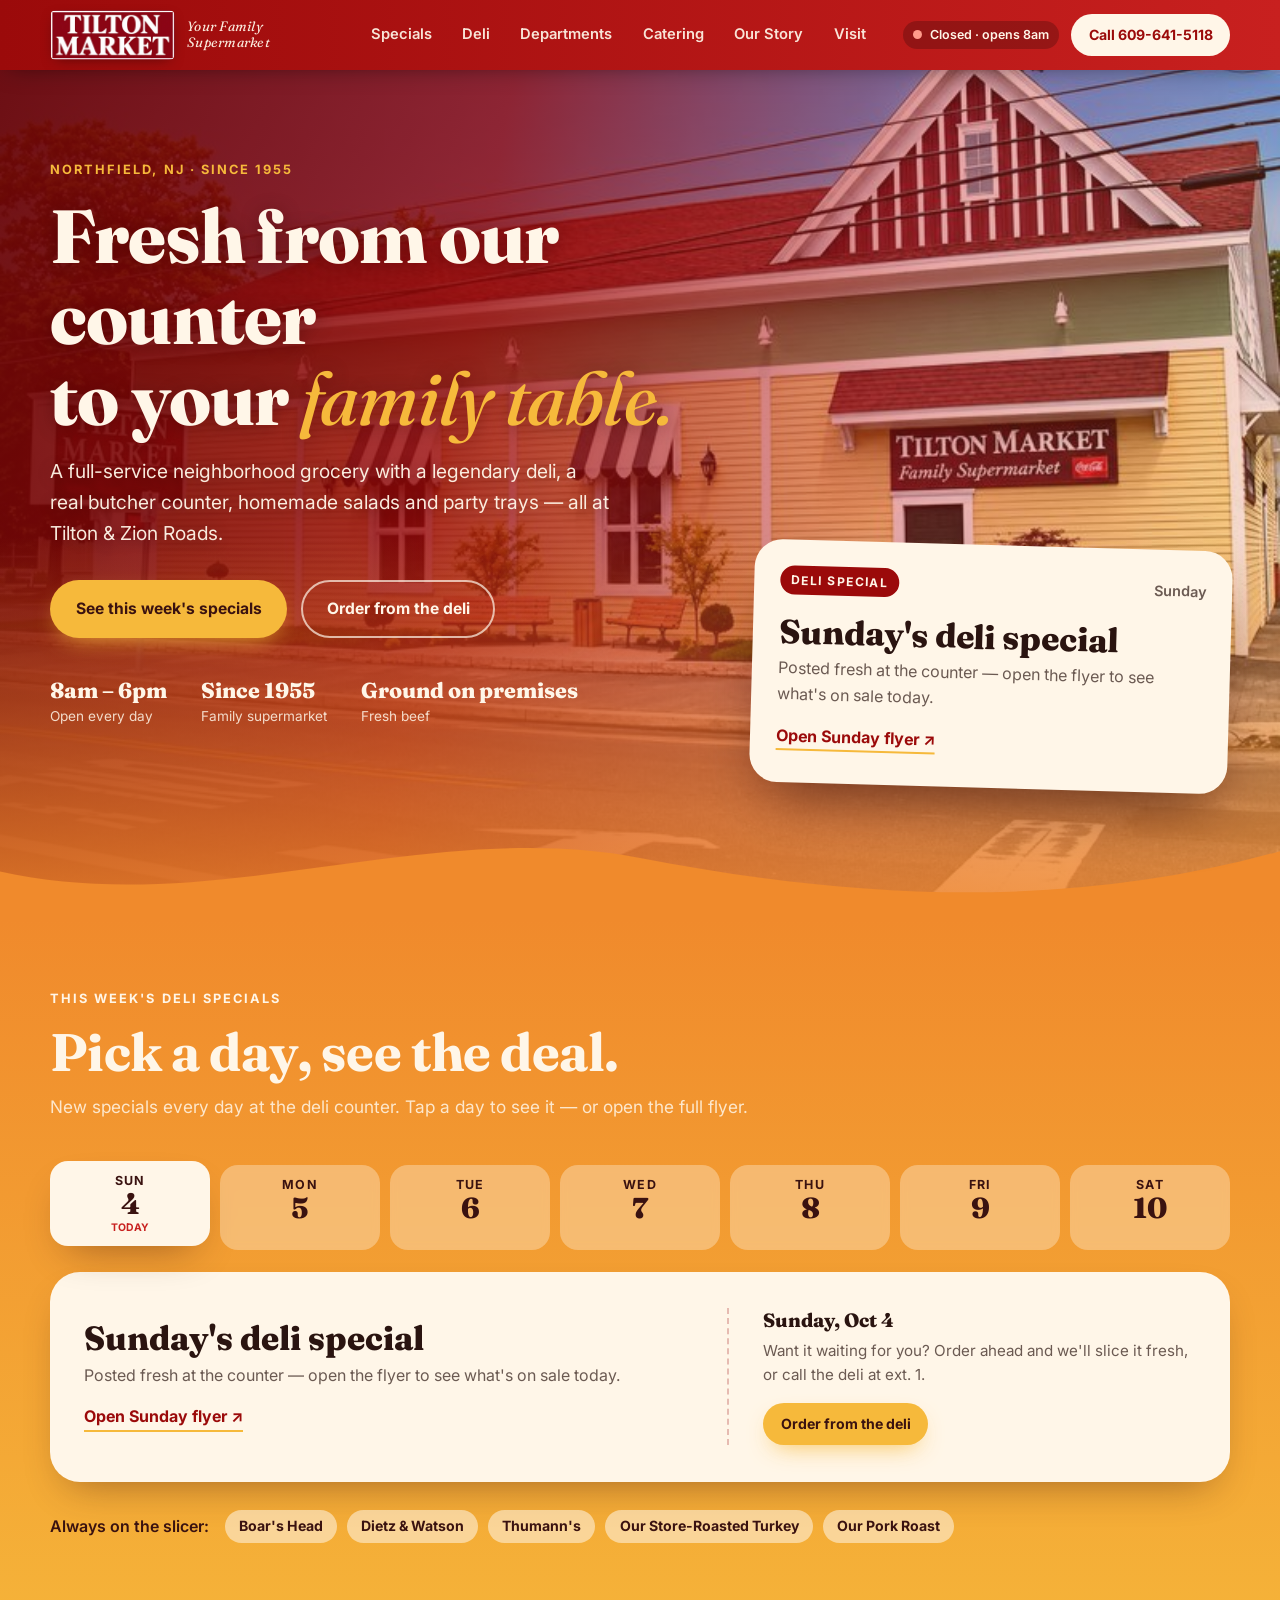
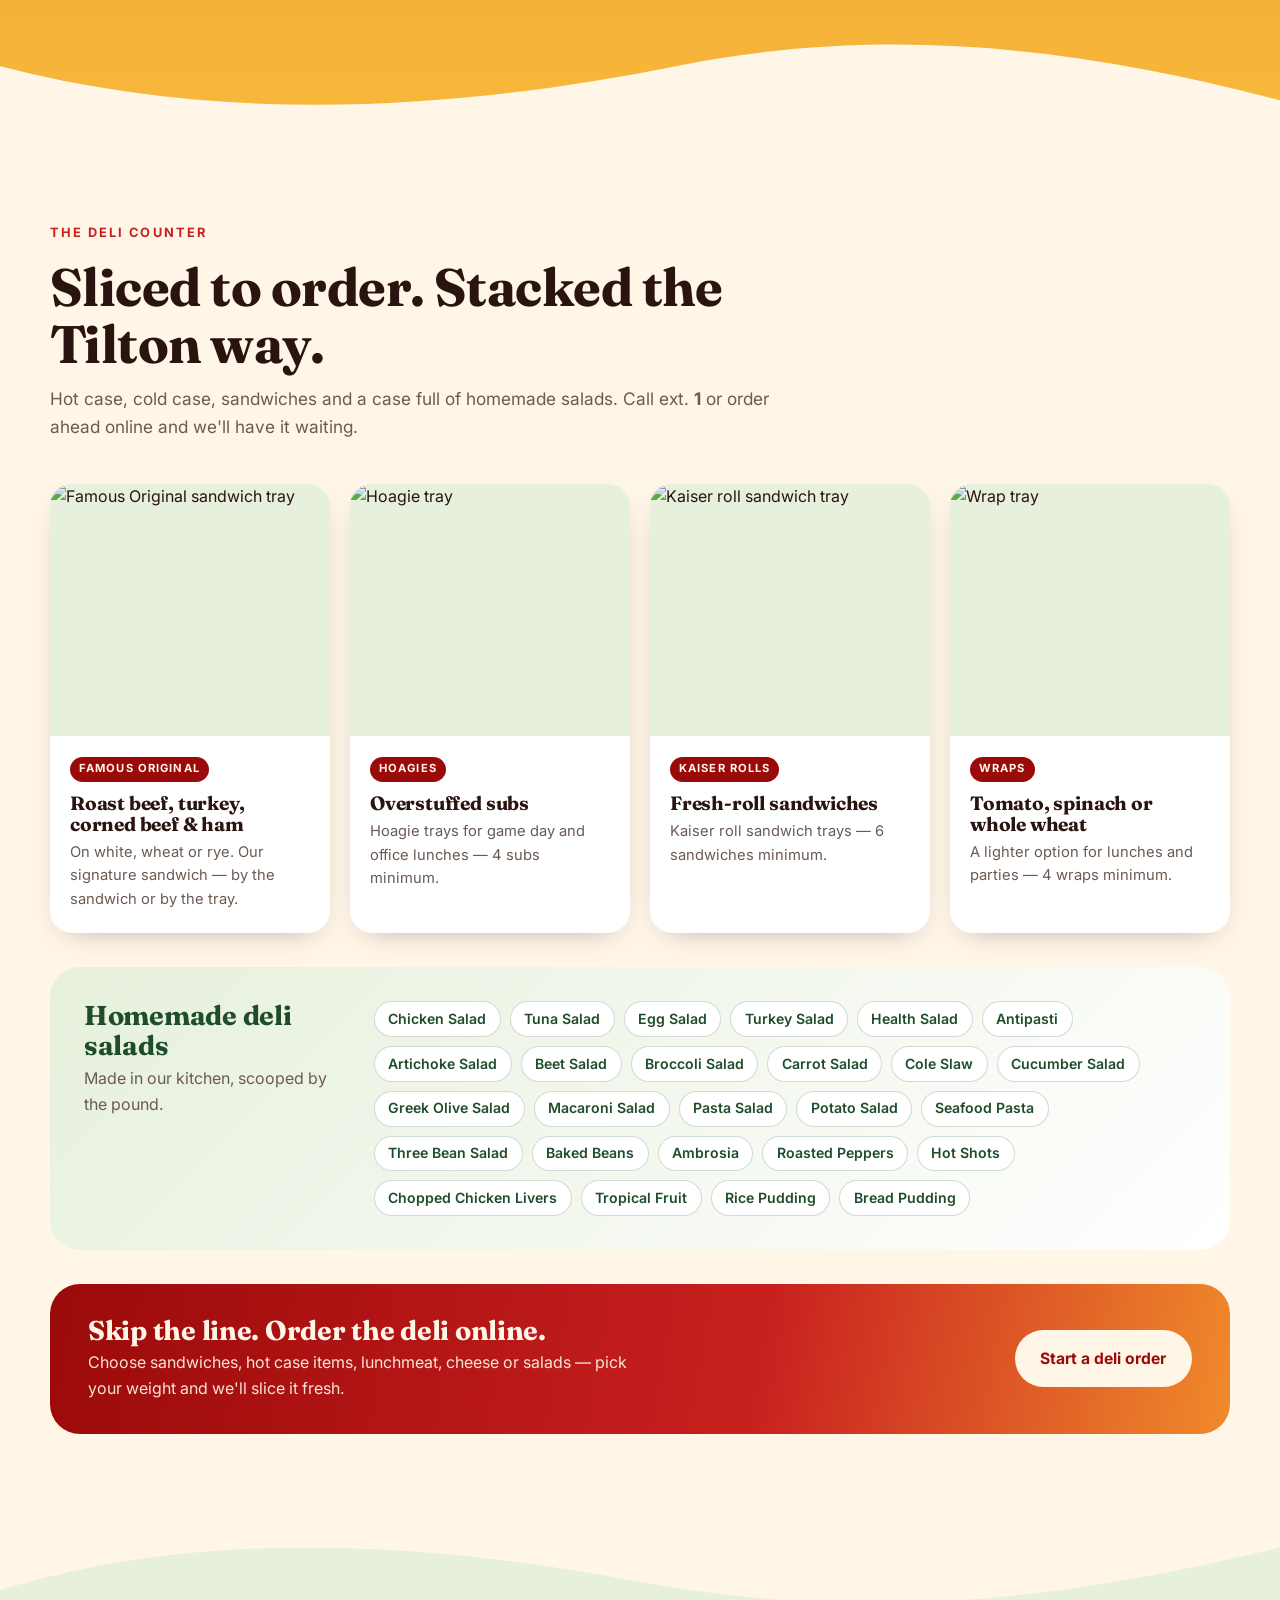
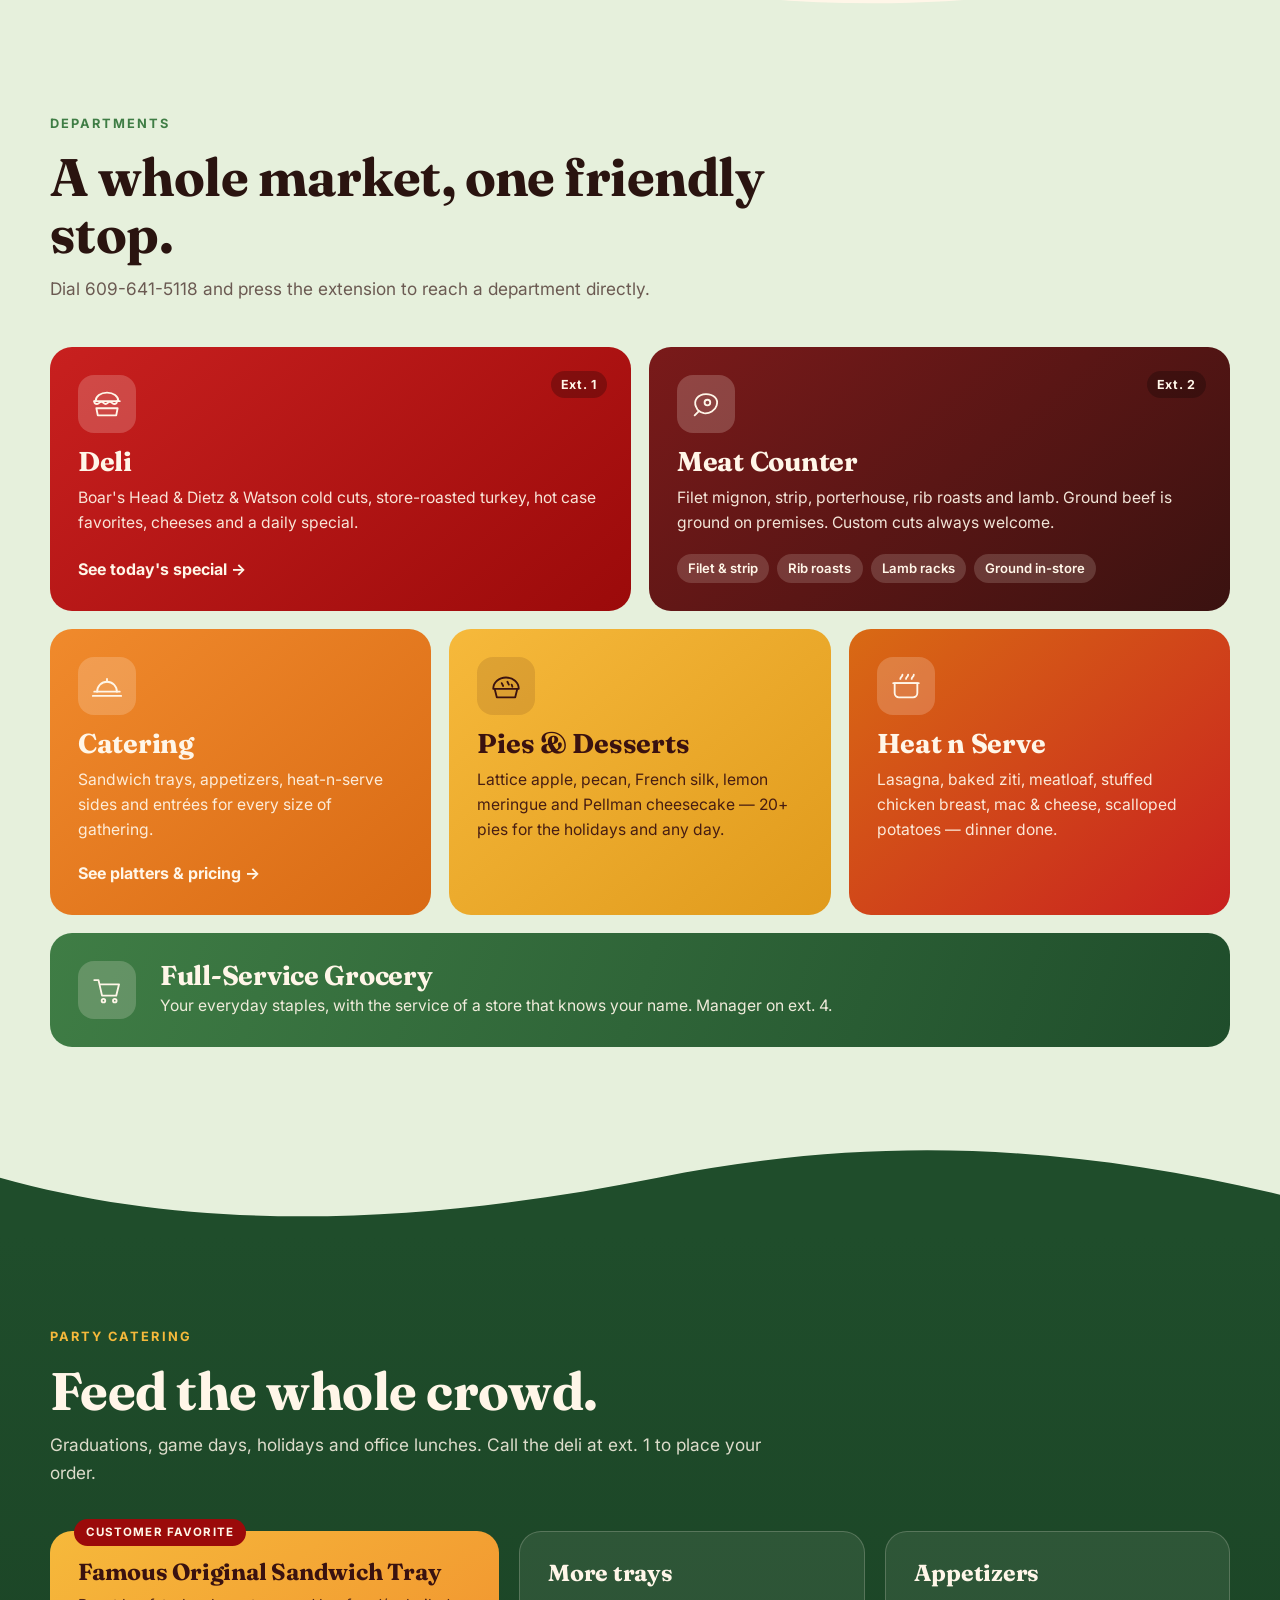
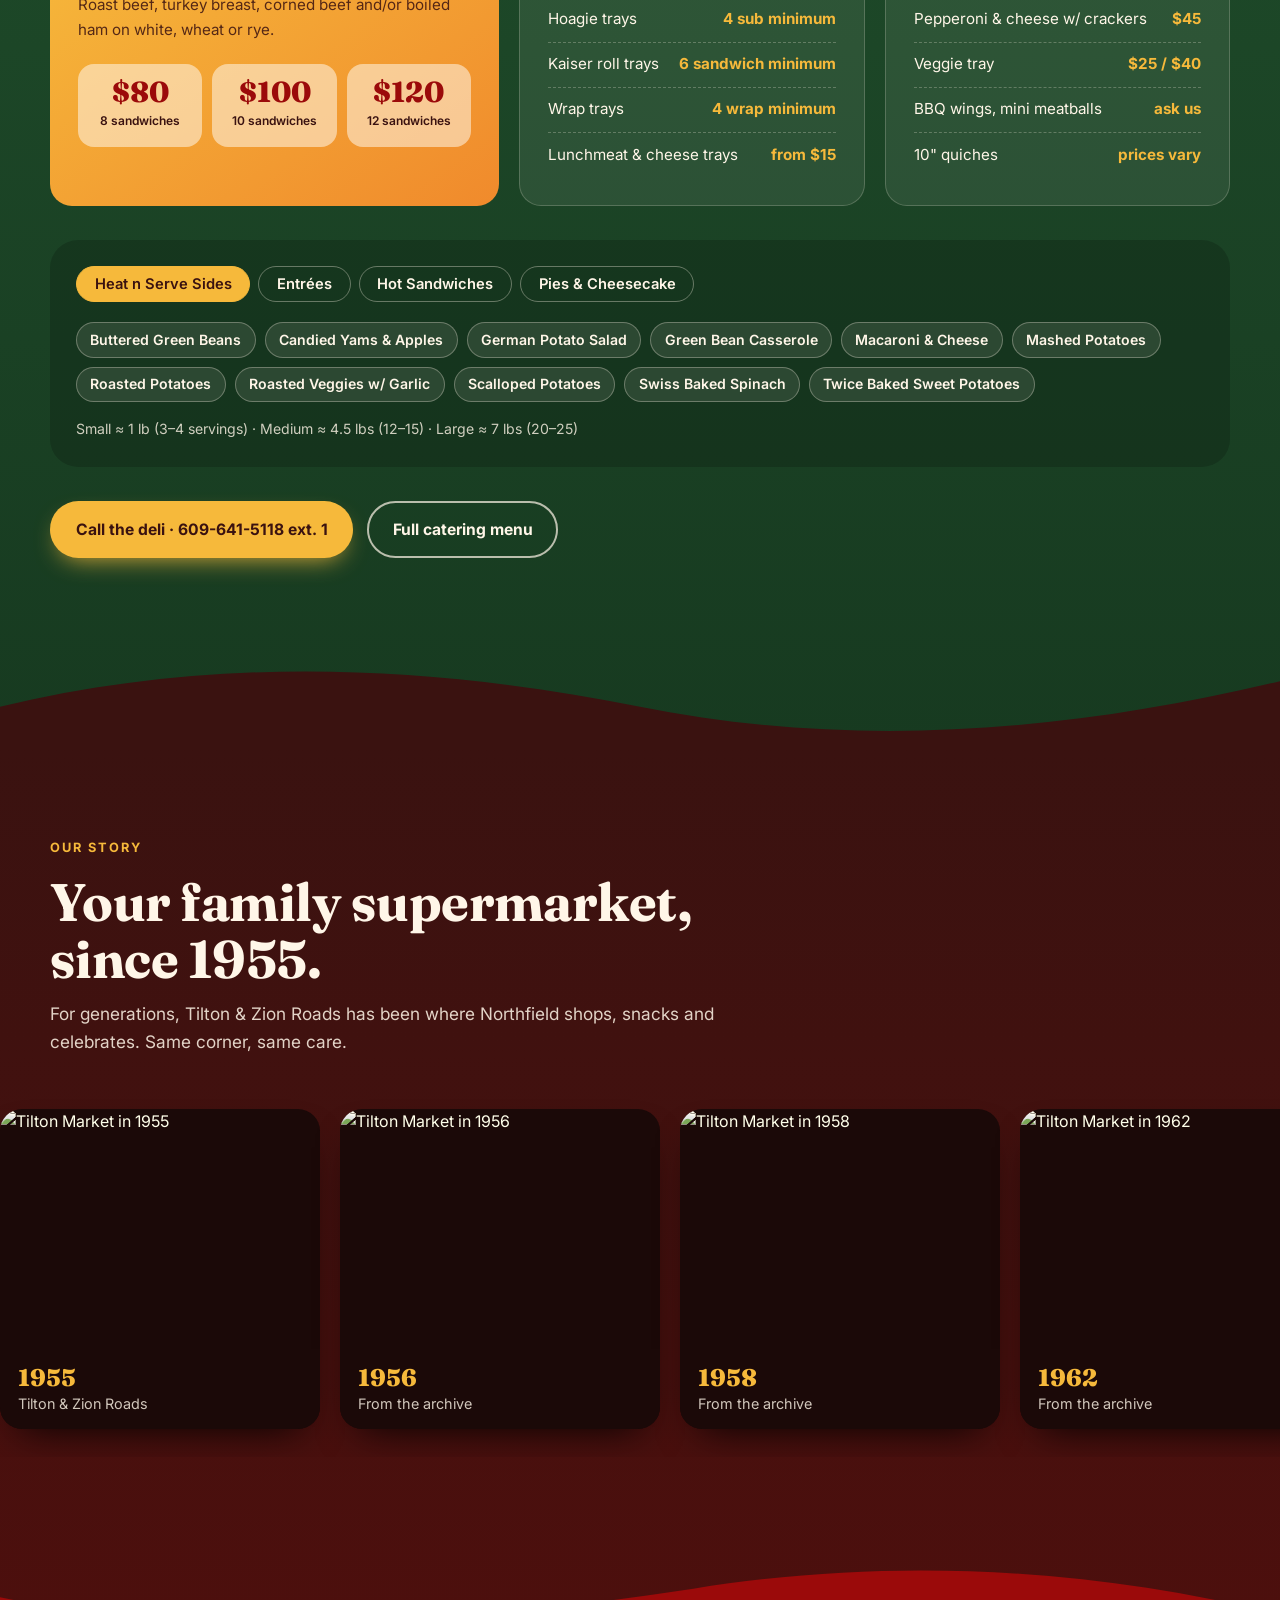
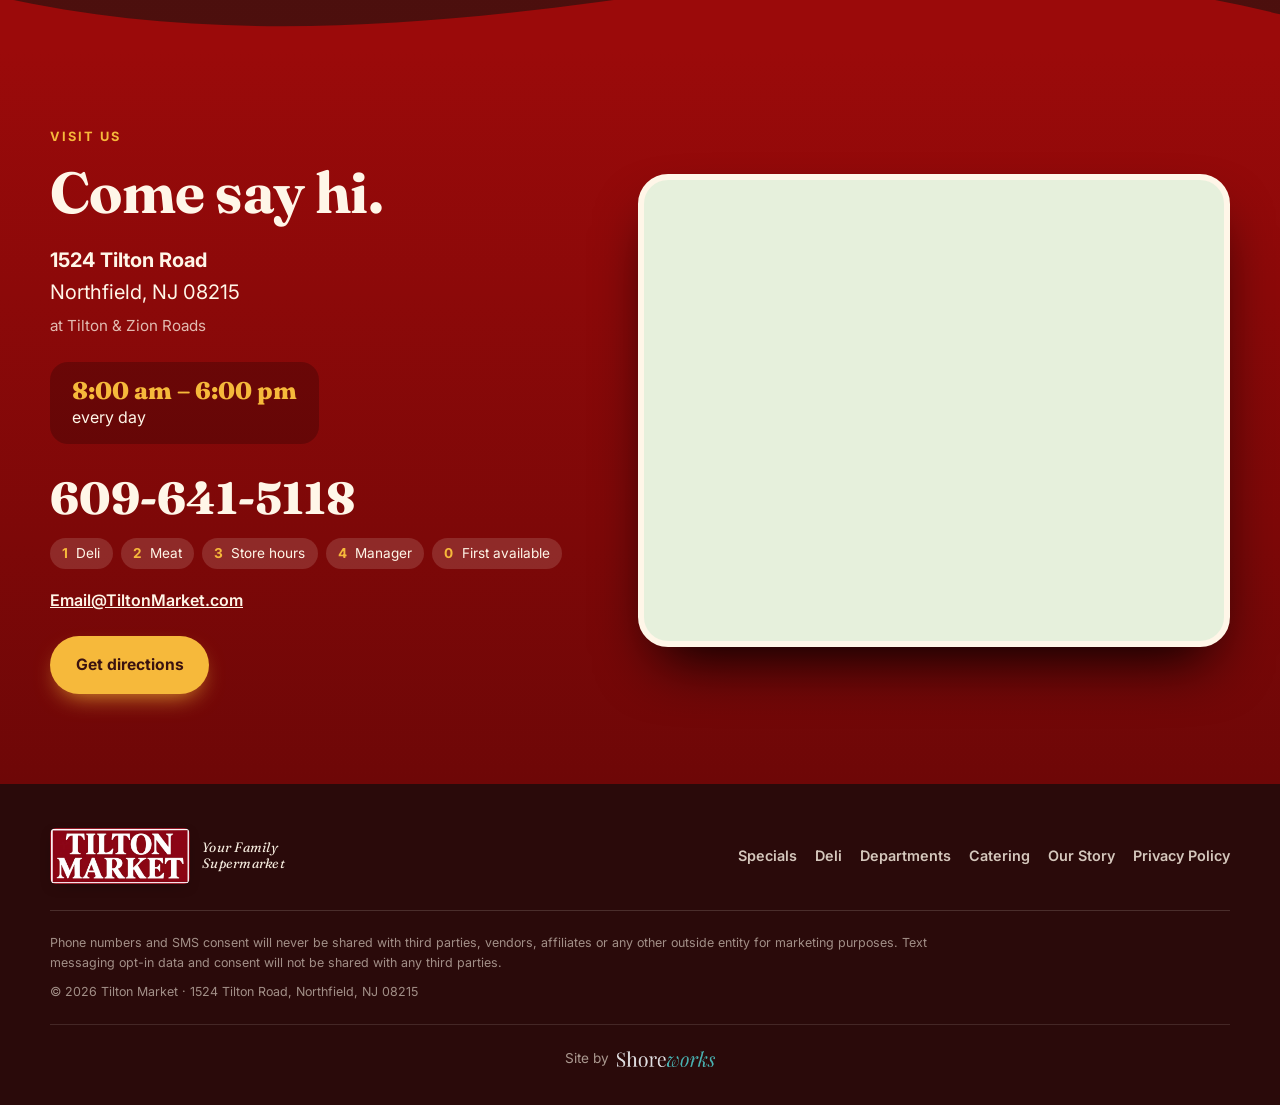
==== commit 21788acb: "Add Site by Shore Works credit to footer Co-Authored-By: Claude Sonnet 5.5 <noreply@anthropic.com>" ====
--- a/index.html
+++ b/index.html
@@ -322,6 +322,7 @@
     </div>
     <p class="fine">Phone numbers and SMS consent will never be shared with third parties, vendors, affiliates or any other outside entity for marketing purposes. Text messaging opt-in data and consent will not be shared with any third parties.</p>
     <p class="fine">© <span id="yr"></span> Tilton Market · 1524 Tilton Road, Northfield, NJ 08215</p>
+    <div class="foot-credit"><a href="https://shoreworksnj.com" target="_blank" rel="noopener">Site by <img src="/images/shoreworks-logo-light.png" width="1327" height="215" alt="Shore Works"></a></div>
   </div>
 </footer>
 
--- a/styles.css
+++ b/styles.css
@@ -452,7 +452,6 @@
   .cols-3{grid-template-columns:1fr 1fr}
   .order-grid{grid-template-columns:1fr}
   .sticky{position:static}
-  .o-side{order:-1}
 }
 @media(max-width:700px){
   .m-sec{padding:26px 20px;border-radius:26px}
@@ -462,3 +461,10 @@
   .o-card{padding:24px 20px}
   .page-hero{padding:48px 0 120px}
 }
+
+/* Shore Works credit */
+.foot-credit{text-align:center;margin-top:22px;padding-top:20px;border-top:1px solid rgba(255,246,232,.12)}
+.foot-credit a{display:inline-flex;align-items:center;gap:8px;font-size:.85rem;color:rgba(255,246,232,.6);text-decoration:none;transition:color .2s}
+.foot-credit a:hover{color:var(--cream)}
+.foot-credit img{height:16px;width:auto;opacity:.9}
+
